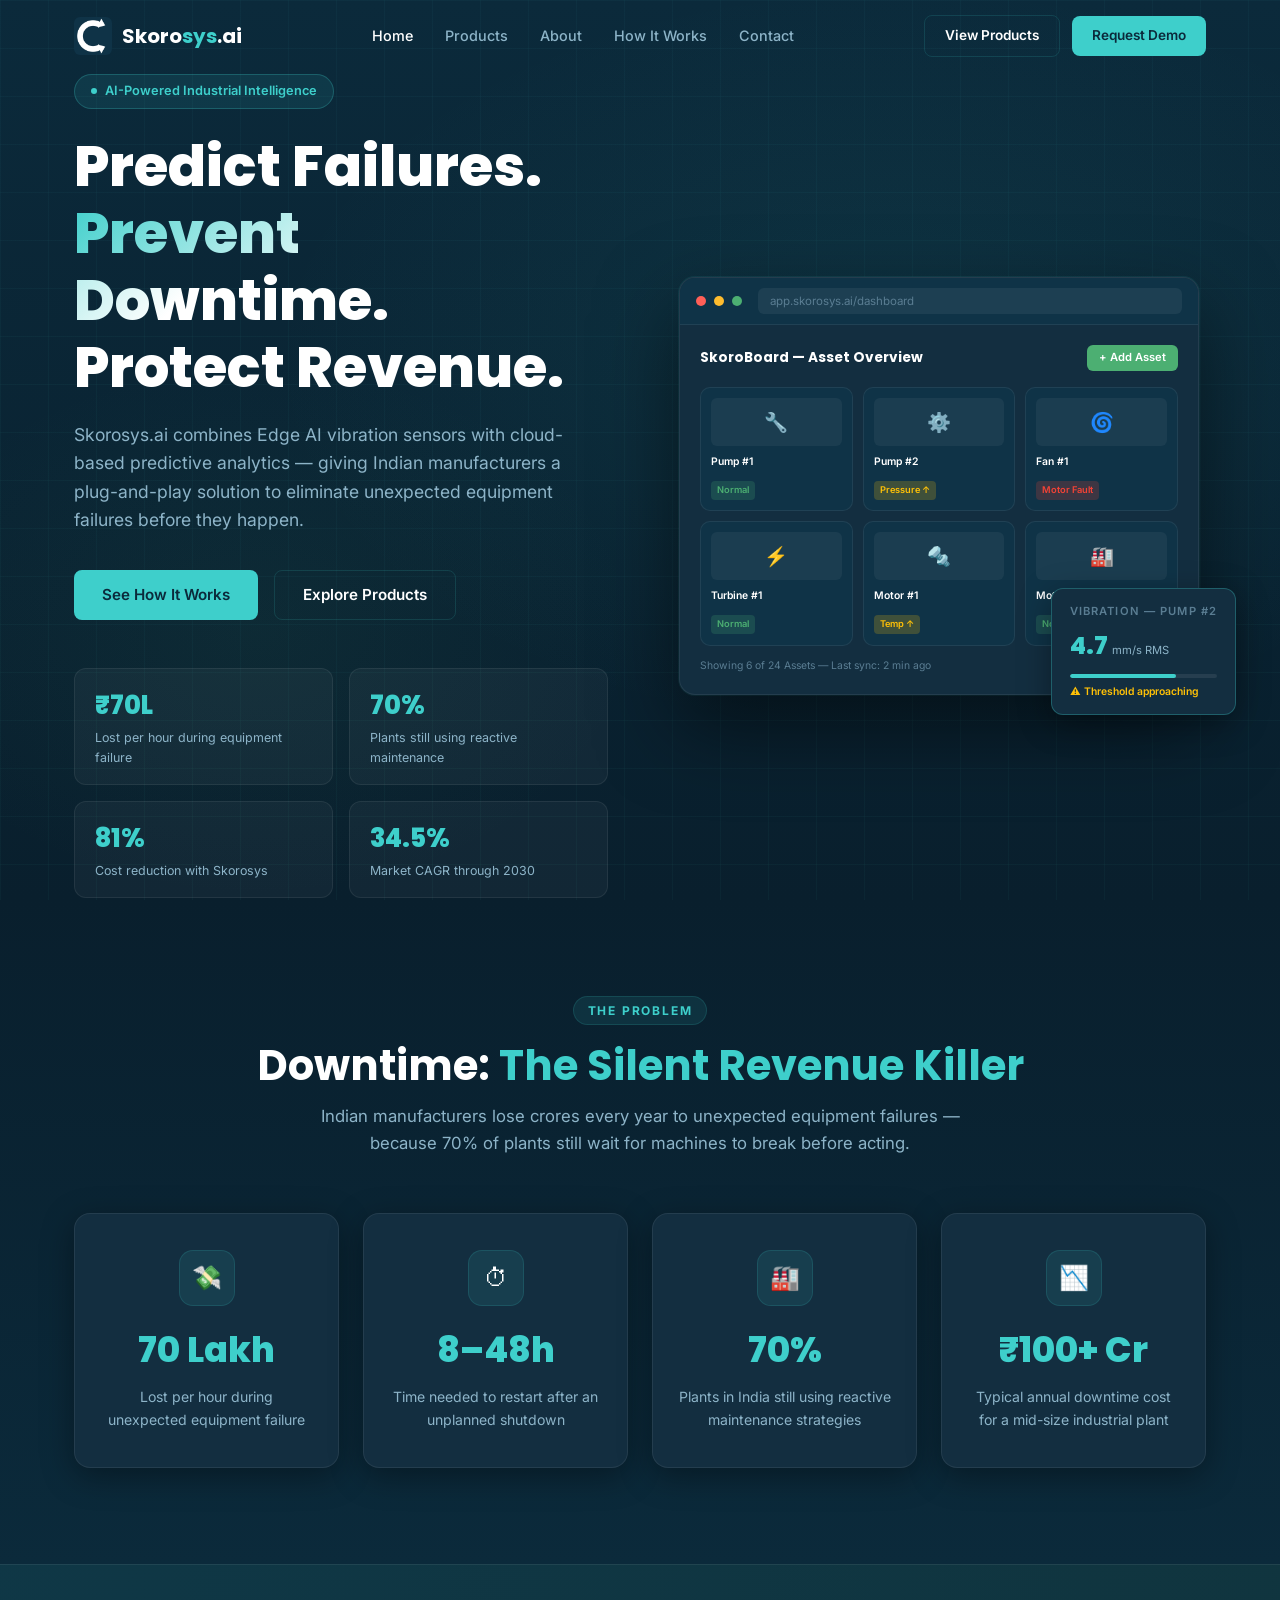
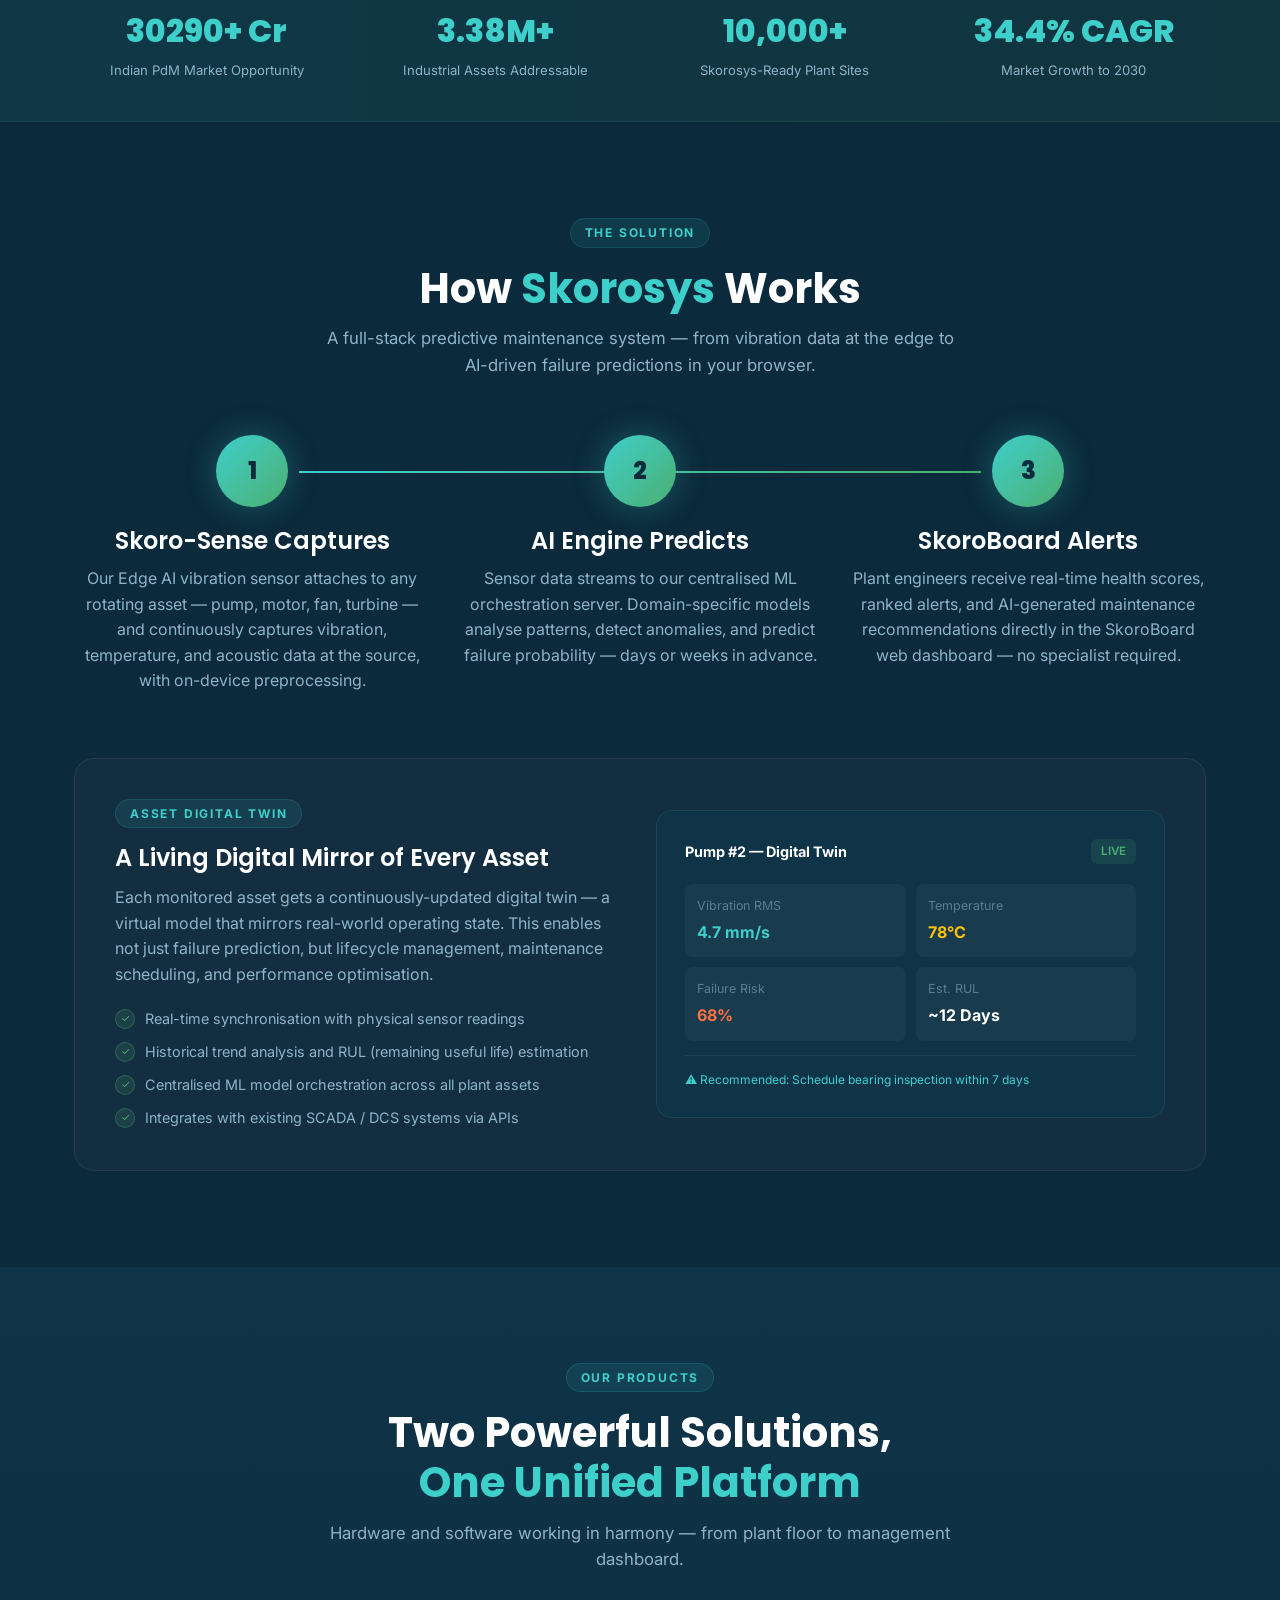
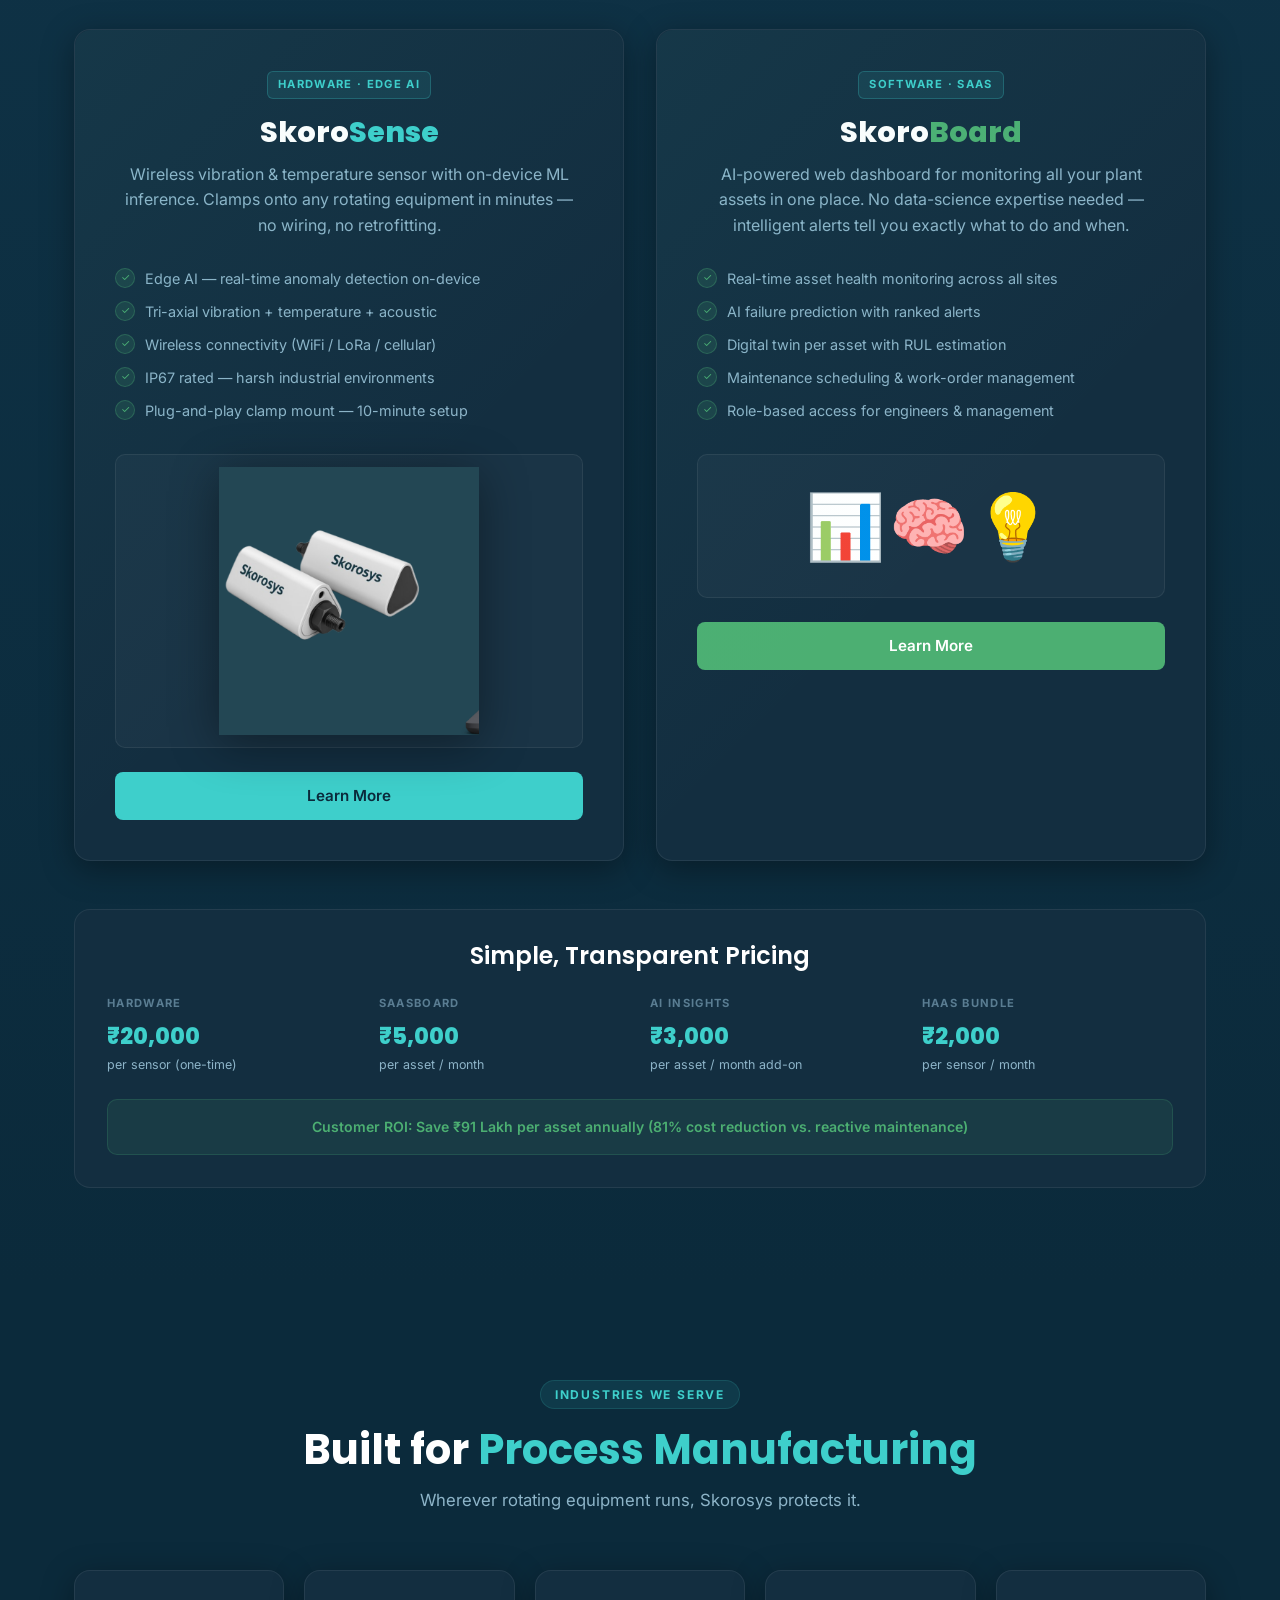
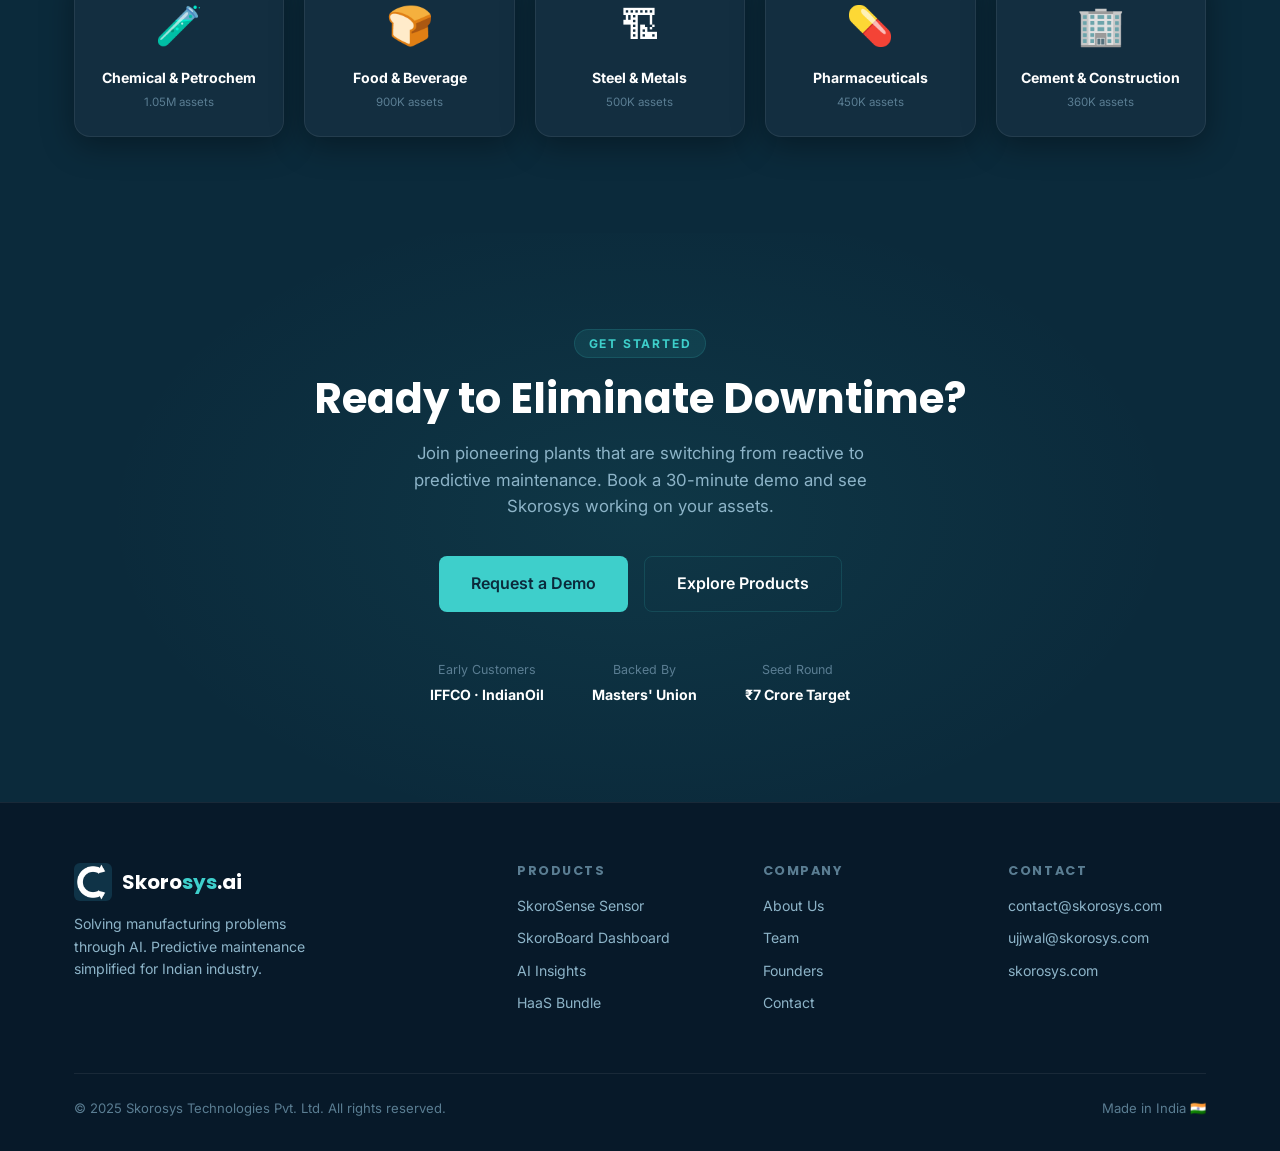
==== index.html @ c89f7273 "Add real Skorosys logo as favicon and nav icon across all pages - Generated accurate logo PNG (512px" ====
<!DOCTYPE html>
<html lang="en">
<head>
  <meta charset="UTF-8" />
  <meta name="viewport" content="width=device-width, initial-scale=1.0" />
  <title>Skorosys.ai — Predictive Maintenance Simplified</title>
  <meta name="description" content="Skorosys.ai delivers AI-powered predictive maintenance with Edge AI sensors and cloud dashboards. Zero downtime for industrial plants." />
  <link rel="stylesheet" href="css/styles.css" />
  <link rel="icon" type="image/png" href="images/favicon-32.png" />
  <link rel="apple-touch-icon" href="images/favicon-192.png" />
  <link rel="icon" type="image/svg+xml" href="data:image/svg+xml,<svg xmlns='http://www.w3.org/2000/svg' viewBox='0 0 36 36'><circle cx='18' cy='18' r='18' fill='%230b2a3b'/><path d='M18 6 A12 12 0 0 1 30 18' stroke='%233ecfcb' stroke-width='3.5' fill='none' stroke-linecap='round'/><path d='M18 30 A12 12 0 0 1 6 18' stroke='%234caf72' stroke-width='3.5' fill='none' stroke-linecap='round'/></svg>" />
</head>
<body>

  <!-- ======== NAV ======== -->
  <nav class="nav">
    <div class="container nav-inner">
      <a href="index.html" class="nav-logo" aria-label="Skorosys home">
        <img src="images/logo-icon.png" alt="Skorosys logo" style="width:38px;height:38px;border-radius:6px;object-fit:cover;">
        <span class="nav-logo-text">Skoro<span>sys</span>.ai</span>
      </a>

      <ul class="nav-links">
        <li><a href="index.html">Home</a></li>
        <li><a href="products.html">Products</a></li>
        <li><a href="about.html">About</a></li>
        <li><a href="#how-it-works">How It Works</a></li>
        <li><a href="#contact">Contact</a></li>
      </ul>

      <div class="nav-cta">
        <a href="products.html" class="btn btn-outline" style="padding:9px 20px;font-size:0.85rem;">View Products</a>
        <a href="#contact" class="btn btn-primary" style="padding:9px 20px;font-size:0.85rem;">Request Demo</a>
      </div>

      <div class="hamburger" role="button" aria-label="Toggle menu" tabindex="0">
        <span></span><span></span><span></span>
      </div>
    </div>
  </nav>

  <!-- ======== HERO ======== -->
  <section class="hero">
    <div class="hero-bg"></div>
    <div class="hero-grid"></div>
    <div class="container hero-content">
      <div>
        <div class="hero-badge">
          <span class="dot"></span>
          AI-Powered Industrial Intelligence
        </div>
        <h1 class="hero-title">
          Predict Failures.<br/>
          <span class="grad">Prevent Downtime.</span><br/>
          Protect Revenue.
        </h1>
        <p class="hero-desc">
          Skorosys.ai combines Edge AI vibration sensors with cloud-based predictive analytics — giving Indian manufacturers a plug-and-play solution to eliminate unexpected equipment failures before they happen.
        </p>
        <div class="hero-actions">
          <a href="#how-it-works" class="btn btn-primary">See How It Works</a>
          <a href="products.html" class="btn btn-outline">Explore Products</a>
        </div>

        <div class="hero-stats">
          <div class="hero-stat">
            <div class="hero-stat-num">₹70L</div>
            <div class="hero-stat-label">Lost per hour during equipment failure</div>
          </div>
          <div class="hero-stat">
            <div class="hero-stat-num">70%</div>
            <div class="hero-stat-label">Plants still using reactive maintenance</div>
          </div>
          <div class="hero-stat">
            <div class="hero-stat-num">81%</div>
            <div class="hero-stat-label">Cost reduction with Skorosys</div>
          </div>
          <div class="hero-stat">
            <div class="hero-stat-num">34.5%</div>
            <div class="hero-stat-label">Market CAGR through 2030</div>
          </div>
        </div>
      </div>

      <!-- Dashboard visual -->
      <div class="hero-visual">
        <div class="dashboard-mockup">
          <div class="mockup-bar">
            <span class="dot-red"></span>
            <span class="dot-yellow"></span>
            <span class="dot-green"></span>
            <span class="url-bar">app.skorosys.ai/dashboard</span>
          </div>
          <div class="mockup-body">
            <div class="mockup-header">
              <span class="mockup-title">SkoroBoard — Asset Overview</span>
              <span class="mockup-btn">+ Add Asset</span>
            </div>
            <div class="mockup-grid">
              <div class="mockup-asset">
                <div class="mockup-asset-img">🔧</div>
                <div class="mockup-asset-name">Pump #1</div>
                <span class="mockup-asset-status status-normal">Normal</span>
              </div>
              <div class="mockup-asset">
                <div class="mockup-asset-img">⚙️</div>
                <div class="mockup-asset-name">Pump #2</div>
                <span class="mockup-asset-status status-warning">Pressure ↑</span>
              </div>
              <div class="mockup-asset">
                <div class="mockup-asset-img">🌀</div>
                <div class="mockup-asset-name">Fan #1</div>
                <span class="mockup-asset-status status-danger">Motor Fault</span>
              </div>
              <div class="mockup-asset">
                <div class="mockup-asset-img">⚡</div>
                <div class="mockup-asset-name">Turbine #1</div>
                <span class="mockup-asset-status status-normal">Normal</span>
              </div>
              <div class="mockup-asset">
                <div class="mockup-asset-img">🔩</div>
                <div class="mockup-asset-name">Motor #1</div>
                <span class="mockup-asset-status status-warning">Temp ↑</span>
              </div>
              <div class="mockup-asset">
                <div class="mockup-asset-img">🏭</div>
                <div class="mockup-asset-name">Motor #2</div>
                <span class="mockup-asset-status status-normal">Normal</span>
              </div>
            </div>
            <div style="font-size:0.65rem;color:var(--text-muted);margin-top:8px;">Showing 6 of 24 Assets — Last sync: 2 min ago</div>
          </div>
        </div>

        <div class="sensor-float">
          <div class="sensor-float-title">Vibration — Pump #2</div>
          <div>
            <span class="sensor-float-val">4.7</span>
            <span class="sensor-float-unit"> mm/s RMS</span>
          </div>
          <div class="sensor-float-bar"><div class="sensor-float-fill"></div></div>
          <div style="font-size:0.65rem;color:#ffc107;margin-top:6px;font-weight:600;">⚠ Threshold approaching</div>
        </div>
      </div>
    </div>
  </section>

  <!-- ======== PROBLEM STATS ======== -->
  <section class="problem-section section">
    <div class="container text-center">
      <span class="section-label">The Problem</span>
      <h2 class="section-title">Downtime: <span class="text-accent">The Silent Revenue Killer</span></h2>
      <p class="section-subtitle">Indian manufacturers lose crores every year to unexpected equipment failures — because 70% of plants still wait for machines to break before acting.</p>

      <div class="problem-grid">
        <div class="card problem-card reveal">
          <div class="problem-icon">💸</div>
          <div class="problem-num" data-counter="70" data-suffix=" Lakh">0</div>
          <p class="problem-desc">Lost per hour during unexpected equipment failure</p>
        </div>
        <div class="card problem-card reveal reveal-delay-1">
          <div class="problem-icon">⏱</div>
          <div class="problem-num">8–48h</div>
          <p class="problem-desc">Time needed to restart after an unplanned shutdown</p>
        </div>
        <div class="card problem-card reveal reveal-delay-2">
          <div class="problem-icon">🏭</div>
          <div class="problem-num" data-counter="70" data-suffix="%">0</div>
          <p class="problem-desc">Plants in India still using reactive maintenance strategies</p>
        </div>
        <div class="card problem-card reveal reveal-delay-3">
          <div class="problem-icon">📉</div>
          <div class="problem-num">₹100+ Cr</div>
          <p class="problem-desc">Typical annual downtime cost for a mid-size industrial plant</p>
        </div>
      </div>
    </div>
  </section>

  <!-- ======== MARKET STRIP ======== -->
  <div class="market-strip">
    <div class="container market-strip-inner">
      <div>
        <div class="market-item-num" data-counter="30400" data-suffix="+ Cr">0</div>
        <div class="market-item-label">Indian PdM Market Opportunity</div>
      </div>
      <div>
        <div class="market-item-num">3.38M+</div>
        <div class="market-item-label">Industrial Assets Addressable</div>
      </div>
      <div>
        <div class="market-item-num">10,000+</div>
        <div class="market-item-label">Skorosys-Ready Plant Sites</div>
      </div>
      <div>
        <div class="market-item-num" data-counter="34.5" data-suffix="% CAGR">0</div>
        <div class="market-item-label">Market Growth to 2030</div>
      </div>
    </div>
  </div>

  <!-- ======== HOW IT WORKS ======== -->
  <section class="how-section section" id="how-it-works">
    <div class="container text-center">
      <span class="section-label">The Solution</span>
      <h2 class="section-title">How <span class="text-accent">Skorosys</span> Works</h2>
      <p class="section-subtitle">A full-stack predictive maintenance system — from vibration data at the edge to AI-driven failure predictions in your browser.</p>

      <div class="how-steps">
        <div class="how-step reveal">
          <div class="how-step-num">1</div>
          <h3>Skoro-Sense Captures</h3>
          <p>Our Edge AI vibration sensor attaches to any rotating asset — pump, motor, fan, turbine — and continuously captures vibration, temperature, and acoustic data at the source, with on-device preprocessing.</p>
        </div>
        <div class="how-step reveal reveal-delay-1">
          <div class="how-step-num">2</div>
          <h3>AI Engine Predicts</h3>
          <p>Sensor data streams to our centralised ML orchestration server. Domain-specific models analyse patterns, detect anomalies, and predict failure probability — days or weeks in advance.</p>
        </div>
        <div class="how-step reveal reveal-delay-2">
          <div class="how-step-num">3</div>
          <h3>SkoroBoard Alerts</h3>
          <p>Plant engineers receive real-time health scores, ranked alerts, and AI-generated maintenance recommendations directly in the SkoroBoard web dashboard — no specialist required.</p>
        </div>
      </div>

      <div style="margin-top:64px;padding:40px;background:var(--bg-card);border:1px solid var(--border-card);border-radius:20px;text-align:left;" class="reveal">
        <div style="display:grid;grid-template-columns:1fr 1fr;gap:32px;align-items:center;">
          <div>
            <span class="section-label">Asset Digital Twin</span>
            <h3 style="margin-bottom:12px;">A Living Digital Mirror of Every Asset</h3>
            <p>Each monitored asset gets a continuously-updated digital twin — a virtual model that mirrors real-world operating state. This enables not just failure prediction, but lifecycle management, maintenance scheduling, and performance optimisation.</p>
            <ul style="margin-top:20px;display:flex;flex-direction:column;gap:10px;">
              <li class="product-feature"><span class="check">✓</span> Real-time synchronisation with physical sensor readings</li>
              <li class="product-feature"><span class="check">✓</span> Historical trend analysis and RUL (remaining useful life) estimation</li>
              <li class="product-feature"><span class="check">✓</span> Centralised ML model orchestration across all plant assets</li>
              <li class="product-feature"><span class="check">✓</span> Integrates with existing SCADA / DCS systems via APIs</li>
            </ul>
          </div>
          <div style="background:var(--bg-secondary);border-radius:16px;padding:28px;border:1px solid var(--border-card);">
            <div style="display:flex;justify-content:space-between;align-items:center;margin-bottom:20px;">
              <span style="font-weight:700;font-size:0.9rem;">Pump #2 — Digital Twin</span>
              <span style="font-size:0.72rem;background:rgba(76,175,114,0.15);color:var(--accent-green);padding:3px 10px;border-radius:6px;font-weight:600;">LIVE</span>
            </div>
            <div style="display:grid;grid-template-columns:1fr 1fr;gap:10px;font-size:0.78rem;">
              <div style="background:rgba(255,255,255,0.04);border-radius:8px;padding:12px;">
                <div style="color:var(--text-muted);margin-bottom:4px;">Vibration RMS</div>
                <div style="font-weight:700;color:var(--accent-cyan);font-size:1rem;">4.7 mm/s</div>
              </div>
              <div style="background:rgba(255,255,255,0.04);border-radius:8px;padding:12px;">
                <div style="color:var(--text-muted);margin-bottom:4px;">Temperature</div>
                <div style="font-weight:700;color:#ffc107;font-size:1rem;">78°C</div>
              </div>
              <div style="background:rgba(255,255,255,0.04);border-radius:8px;padding:12px;">
                <div style="color:var(--text-muted);margin-bottom:4px;">Failure Risk</div>
                <div style="font-weight:700;color:#ff7043;font-size:1rem;">68%</div>
              </div>
              <div style="background:rgba(255,255,255,0.04);border-radius:8px;padding:12px;">
                <div style="color:var(--text-muted);margin-bottom:4px;">Est. RUL</div>
                <div style="font-weight:700;color:var(--text-primary);font-size:1rem;">~12 Days</div>
              </div>
            </div>
            <div style="margin-top:14px;padding-top:14px;border-top:1px solid var(--border-card);font-size:0.75rem;color:var(--accent-cyan);">
              ⚠ Recommended: Schedule bearing inspection within 7 days
            </div>
          </div>
        </div>
      </div>
    </div>
  </section>

  <!-- ======== PRODUCTS PREVIEW ======== -->
  <section class="section" style="background:linear-gradient(180deg,var(--bg-secondary) 0%,var(--bg-primary) 100%);">
    <div class="container text-center">
      <span class="section-label">Our Products</span>
      <h2 class="section-title">Two Powerful Solutions,<br/><span class="text-accent">One Unified Platform</span></h2>
      <p class="section-subtitle">Hardware and software working in harmony — from plant floor to management dashboard.</p>

      <div class="products-grid">
        <!-- Skoro-Sense -->
        <div class="card product-card reveal">
          <span class="product-tag">Hardware · Edge AI</span>
          <h2 class="product-name">Skoro<span class="text-accent">Sense</span></h2>
          <p class="product-desc">Wireless vibration & temperature sensor with on-device ML inference. Clamps onto any rotating equipment in minutes — no wiring, no retrofitting.</p>
          <div class="product-features">
            <div class="product-feature"><span class="check">✓</span> Edge AI — real-time anomaly detection on-device</div>
            <div class="product-feature"><span class="check">✓</span> Tri-axial vibration + temperature + acoustic</div>
            <div class="product-feature"><span class="check">✓</span> Wireless connectivity (WiFi / LoRa / cellular)</div>
            <div class="product-feature"><span class="check">✓</span> IP67 rated — harsh industrial environments</div>
            <div class="product-feature"><span class="check">✓</span> Plug-and-play clamp mount — 10-minute setup</div>
          </div>
          <div class="product-visual" style="padding:12px;background:rgba(255,255,255,0.03);">
            <img src="images/skorosense-product.png" alt="SkoroSense sensor" style="width:100%;max-width:260px;margin:0 auto;display:block;filter:drop-shadow(0 8px 24px rgba(0,0,0,0.4));" />
          </div>
          <div style="margin-top:24px;display:flex;gap:12px;">
            <a href="products.html#skoro-sense" class="btn btn-primary" style="flex:1;justify-content:center;">Learn More</a>
          </div>
        </div>

        <!-- Skoro-Board -->
        <div class="card product-card reveal reveal-delay-1">
          <span class="product-tag">Software · SaaS</span>
          <h2 class="product-name">Skoro<span class="text-green">Board</span></h2>
          <p class="product-desc">AI-powered web dashboard for monitoring all your plant assets in one place. No data-science expertise needed — intelligent alerts tell you exactly what to do and when.</p>
          <div class="product-features">
            <div class="product-feature"><span class="check">✓</span> Real-time asset health monitoring across all sites</div>
            <div class="product-feature"><span class="check">✓</span> AI failure prediction with ranked alerts</div>
            <div class="product-feature"><span class="check">✓</span> Digital twin per asset with RUL estimation</div>
            <div class="product-feature"><span class="check">✓</span> Maintenance scheduling & work-order management</div>
            <div class="product-feature"><span class="check">✓</span> Role-based access for engineers & management</div>
          </div>
          <div class="product-visual" style="font-size:4rem;letter-spacing:4px;">📊🧠💡</div>
          <div style="margin-top:24px;display:flex;gap:12px;">
            <a href="products.html#skoro-board" class="btn btn-green" style="flex:1;justify-content:center;">Learn More</a>
          </div>
        </div>
      </div>

      <!-- Pricing teaser -->
      <div class="reveal" style="margin-top:48px;padding:32px;background:var(--bg-card);border:1px solid var(--border-card);border-radius:16px;">
        <h3 style="margin-bottom:24px;">Simple, Transparent Pricing</h3>
        <div style="display:grid;grid-template-columns:repeat(4,1fr);gap:20px;text-align:left;">
          <div>
            <div style="font-size:0.7rem;text-transform:uppercase;letter-spacing:0.12em;color:var(--text-muted);margin-bottom:6px;font-weight:700;">Hardware</div>
            <div style="font-family:'Poppins',sans-serif;font-size:1.4rem;font-weight:800;color:var(--accent-cyan);">₹20,000</div>
            <div style="font-size:0.78rem;color:var(--text-secondary);">per sensor (one-time)</div>
          </div>
          <div>
            <div style="font-size:0.7rem;text-transform:uppercase;letter-spacing:0.12em;color:var(--text-muted);margin-bottom:6px;font-weight:700;">SaaSBoard</div>
            <div style="font-family:'Poppins',sans-serif;font-size:1.4rem;font-weight:800;color:var(--accent-cyan);">₹5,000</div>
            <div style="font-size:0.78rem;color:var(--text-secondary);">per asset / month</div>
          </div>
          <div>
            <div style="font-size:0.7rem;text-transform:uppercase;letter-spacing:0.12em;color:var(--text-muted);margin-bottom:6px;font-weight:700;">AI Insights</div>
            <div style="font-family:'Poppins',sans-serif;font-size:1.4rem;font-weight:800;color:var(--accent-cyan);">₹3,000</div>
            <div style="font-size:0.78rem;color:var(--text-secondary);">per asset / month add-on</div>
          </div>
          <div>
            <div style="font-size:0.7rem;text-transform:uppercase;letter-spacing:0.12em;color:var(--text-muted);margin-bottom:6px;font-weight:700;">HaaS Bundle</div>
            <div style="font-family:'Poppins',sans-serif;font-size:1.4rem;font-weight:800;color:var(--accent-cyan);">₹2,000</div>
            <div style="font-size:0.78rem;color:var(--text-secondary);">per sensor / month</div>
          </div>
        </div>
        <div style="margin-top:24px;padding:16px 20px;background:rgba(76,175,114,0.1);border:1px solid rgba(76,175,114,0.2);border-radius:10px;font-size:0.88rem;color:var(--accent-green);font-weight:600;">
          Customer ROI: Save ₹91 Lakh per asset annually (81% cost reduction vs. reactive maintenance)
        </div>
      </div>
    </div>
  </section>

  <!-- ======== INDUSTRIES ======== -->
  <section class="section">
    <div class="container text-center">
      <span class="section-label">Industries We Serve</span>
      <h2 class="section-title">Built for <span class="text-accent">Process Manufacturing</span></h2>
      <p class="section-subtitle">Wherever rotating equipment runs, Skorosys protects it.</p>
      <div style="display:grid;grid-template-columns:repeat(5,1fr);gap:20px;margin-top:48px;">
        <div class="card reveal" style="padding:24px;text-align:center;">
          <div style="font-size:2.4rem;margin-bottom:10px;">🧪</div>
          <div style="font-weight:700;font-size:0.88rem;">Chemical &amp; Petrochem</div>
          <div style="font-size:0.72rem;color:var(--text-muted);margin-top:4px;">1.05M assets</div>
        </div>
        <div class="card reveal reveal-delay-1" style="padding:24px;text-align:center;">
          <div style="font-size:2.4rem;margin-bottom:10px;">🍞</div>
          <div style="font-weight:700;font-size:0.88rem;">Food &amp; Beverage</div>
          <div style="font-size:0.72rem;color:var(--text-muted);margin-top:4px;">900K assets</div>
        </div>
        <div class="card reveal reveal-delay-2" style="padding:24px;text-align:center;">
          <div style="font-size:2.4rem;margin-bottom:10px;">🏗</div>
          <div style="font-weight:700;font-size:0.88rem;">Steel &amp; Metals</div>
          <div style="font-size:0.72rem;color:var(--text-muted);margin-top:4px;">500K assets</div>
        </div>
        <div class="card reveal reveal-delay-3" style="padding:24px;text-align:center;">
          <div style="font-size:2.4rem;margin-bottom:10px;">💊</div>
          <div style="font-weight:700;font-size:0.88rem;">Pharmaceuticals</div>
          <div style="font-size:0.72rem;color:var(--text-muted);margin-top:4px;">450K assets</div>
        </div>
        <div class="card reveal reveal-delay-4" style="padding:24px;text-align:center;">
          <div style="font-size:2.4rem;margin-bottom:10px;">🏢</div>
          <div style="font-weight:700;font-size:0.88rem;">Cement &amp; Construction</div>
          <div style="font-size:0.72rem;color:var(--text-muted);margin-top:4px;">360K assets</div>
        </div>
      </div>
    </div>
  </section>

  <!-- ======== CTA ======== -->
  <section class="cta-section" id="contact">
    <div class="container">
      <span class="section-label">Get Started</span>
      <h2>Ready to Eliminate Downtime?</h2>
      <p>Join pioneering plants that are switching from reactive to predictive maintenance. Book a 30-minute demo and see Skorosys working on your assets.</p>
      <div class="cta-actions">
        <a href="mailto:contact@skorosys.com" class="btn btn-primary" style="font-size:1rem;padding:14px 32px;">Request a Demo</a>
        <a href="products.html" class="btn btn-outline" style="font-size:1rem;padding:14px 32px;">Explore Products</a>
      </div>
      <div style="margin-top:48px;display:flex;justify-content:center;gap:48px;flex-wrap:wrap;">
        <div style="text-align:center;">
          <div style="font-size:0.78rem;color:var(--text-muted);margin-bottom:4px;">Early Customers</div>
          <div style="font-size:0.88rem;font-weight:700;">IFFCO · IndianOil</div>
        </div>
        <div style="text-align:center;">
          <div style="font-size:0.78rem;color:var(--text-muted);margin-bottom:4px;">Backed By</div>
          <div style="font-size:0.88rem;font-weight:700;">Masters' Union</div>
        </div>
        <div style="text-align:center;">
          <div style="font-size:0.78rem;color:var(--text-muted);margin-bottom:4px;">Seed Round</div>
          <div style="font-size:0.88rem;font-weight:700;">₹7 Crore Target</div>
        </div>
      </div>
    </div>
  </section>

  <!-- ======== FOOTER ======== -->
  <footer class="footer">
    <div class="container">
      <div class="footer-grid">
        <div class="footer-brand">
          <a href="index.html" class="nav-logo" style="margin-bottom:12px;">
            <img src="images/logo-icon.png" alt="Skorosys logo" style="width:38px;height:38px;border-radius:6px;object-fit:cover;">
            <span class="nav-logo-text">Skoro<span>sys</span>.ai</span>
          </a>
          <p>Solving manufacturing problems through AI. Predictive maintenance simplified for Indian industry.</p>
        </div>
        <div class="footer-col">
          <h5>Products</h5>
          <a href="products.html#skoro-sense">SkoroSense Sensor</a>
          <a href="products.html#skoro-board">SkoroBoard Dashboard</a>
          <a href="products.html#ai-insights">AI Insights</a>
          <a href="products.html#haas">HaaS Bundle</a>
        </div>
        <div class="footer-col">
          <h5>Company</h5>
          <a href="about.html">About Us</a>
          <a href="about.html#team">Team</a>
          <a href="profile.html">Founders</a>
          <a href="#contact">Contact</a>
        </div>
        <div class="footer-col">
          <h5>Contact</h5>
          <a href="mailto:contact@skorosys.com">contact@skorosys.com</a>
          <a href="mailto:ujjwal@skorosys.com">ujjwal@skorosys.com</a>
          <a href="#">skorosys.com</a>
        </div>
      </div>
      <div class="footer-bottom">
        <span>© 2025 Skorosys Technologies Pvt. Ltd. All rights reserved.</span>
        <span>Made in India 🇮🇳</span>
      </div>
    </div>
  </footer>

  <script src="js/main.js"></script>
</body>
</html>
---- css/styles.css ----
/* =============================================
   Skorosys.ai — Shared Styles
   ============================================= */

@import url('https://fonts.googleapis.com/css2?family=Inter:wght@300;400;500;600;700;800;900&family=Poppins:wght@400;600;700;800&display=swap');

:root {
  --bg-primary:    #0b2a3b;
  --bg-secondary:  #0f3347;
  --bg-card:       #132e40;
  --bg-card-hover: #1a3d54;
  --accent-cyan:   #3ecfcb;
  --accent-green:  #4caf72;
  --accent-glow:   rgba(62,207,203,0.18);
  --text-primary:  #ffffff;
  --text-secondary:#8db4c8;
  --text-muted:    #5a7d92;
  --border:        rgba(62,207,203,0.15);
  --border-card:   rgba(255,255,255,0.07);
  --shadow-card:   0 8px 32px rgba(0,0,0,0.35);
  --radius-card:   16px;
  --radius-btn:    8px;
  --nav-height:    72px;
}

/* --- Reset --- */
*, *::before, *::after { box-sizing: border-box; margin: 0; padding: 0; }
html { scroll-behavior: smooth; }
body {
  font-family: 'Inter', sans-serif;
  background: var(--bg-primary);
  color: var(--text-primary);
  line-height: 1.6;
  overflow-x: hidden;
}
a { color: inherit; text-decoration: none; }
img { max-width: 100%; display: block; }
ul { list-style: none; }

/* --- Typography --- */
h1,h2,h3,h4,h5 { font-family: 'Poppins', sans-serif; line-height: 1.2; }
h1 { font-size: clamp(2rem, 5vw, 3.5rem); font-weight: 800; }
h2 { font-size: clamp(1.6rem, 3.5vw, 2.6rem); font-weight: 700; }
h3 { font-size: clamp(1.1rem, 2.5vw, 1.5rem); font-weight: 600; }
p  { color: var(--text-secondary); font-size: 1rem; }

/* --- Layout helpers --- */
.container { max-width: 1180px; margin: 0 auto; padding: 0 24px; }
.section    { padding: 96px 0; }
.section--sm{ padding: 64px 0; }
.text-center{ text-align: center; }
.text-accent{ color: var(--accent-cyan); }
.text-green { color: var(--accent-green); }

.section-label {
  display: inline-block;
  font-size: 0.75rem;
  font-weight: 700;
  letter-spacing: 0.15em;
  text-transform: uppercase;
  color: var(--accent-cyan);
  background: rgba(62,207,203,0.1);
  border: 1px solid var(--border);
  border-radius: 99px;
  padding: 4px 14px;
  margin-bottom: 16px;
}
.section-title { margin-bottom: 12px; }
.section-subtitle { max-width: 640px; margin: 0 auto 56px; font-size: 1.05rem; }

/* --- Gradient text --- */
.grad {
  background: linear-gradient(135deg, #3ecfcb 0%, #ffffff 60%);
  -webkit-background-clip: text;
  -webkit-text-fill-color: transparent;
  background-clip: text;
}

/* --- Buttons --- */
.btn {
  display: inline-flex;
  align-items: center;
  gap: 8px;
  padding: 12px 28px;
  border-radius: var(--radius-btn);
  font-weight: 600;
  font-size: 0.95rem;
  cursor: pointer;
  border: none;
  transition: all 0.25s ease;
}
.btn-primary {
  background: var(--accent-cyan);
  color: var(--bg-primary);
}
.btn-primary:hover {
  background: #56dbd7;
  transform: translateY(-2px);
  box-shadow: 0 8px 24px rgba(62,207,203,0.35);
}
.btn-outline {
  background: transparent;
  color: var(--text-primary);
  border: 1.5px solid var(--border);
}
.btn-outline:hover {
  border-color: var(--accent-cyan);
  color: var(--accent-cyan);
  transform: translateY(-2px);
}
.btn-green {
  background: var(--accent-green);
  color: #fff;
}
.btn-green:hover {
  background: #5dc98a;
  transform: translateY(-2px);
  box-shadow: 0 8px 24px rgba(76,175,114,0.35);
}

/* --- Cards --- */
.card {
  background: var(--bg-card);
  border: 1px solid var(--border-card);
  border-radius: var(--radius-card);
  padding: 32px;
  box-shadow: var(--shadow-card);
  transition: transform 0.25s ease, border-color 0.25s ease, box-shadow 0.25s ease;
}
.card:hover {
  transform: translateY(-4px);
  border-color: var(--border);
  box-shadow: 0 16px 48px rgba(0,0,0,0.45), 0 0 0 1px rgba(62,207,203,0.1);
}

/* =============================================
   NAVIGATION
   ============================================= */
.nav {
  position: fixed;
  top: 0; left: 0; right: 0;
  height: var(--nav-height);
  z-index: 1000;
  transition: background 0.3s ease, backdrop-filter 0.3s ease;
}
.nav.scrolled {
  background: rgba(11,42,59,0.95);
  backdrop-filter: blur(20px);
  border-bottom: 1px solid var(--border-card);
}
.nav-inner {
  display: flex;
  align-items: center;
  justify-content: space-between;
  height: var(--nav-height);
}
.nav-logo {
  display: flex;
  align-items: center;
  gap: 10px;
}
.nav-logo svg { width: 36px; height: 36px; }
.nav-logo-text {
  font-family: 'Poppins', sans-serif;
  font-size: 1.25rem;
  font-weight: 700;
  color: #fff;
}
.nav-logo-text span { color: var(--accent-cyan); }
.nav-links {
  display: flex;
  align-items: center;
  gap: 32px;
}
.nav-links a {
  font-size: 0.9rem;
  font-weight: 500;
  color: var(--text-secondary);
  transition: color 0.2s;
}
.nav-links a:hover, .nav-links a.active { color: #fff; }
.nav-cta { display: flex; align-items: center; gap: 12px; }
.hamburger {
  display: none;
  flex-direction: column;
  gap: 5px;
  cursor: pointer;
  padding: 4px;
}
.hamburger span {
  display: block;
  width: 24px; height: 2px;
  background: var(--text-primary);
  border-radius: 2px;
  transition: all 0.3s ease;
}

/* Mobile nav */
@media (max-width: 900px) {
  .nav-links, .nav-cta { display: none; }
  .hamburger { display: flex; }
  .nav-links.open {
    display: flex;
    flex-direction: column;
    position: absolute;
    top: var(--nav-height);
    left: 0; right: 0;
    background: rgba(11,42,59,0.98);
    backdrop-filter: blur(20px);
    padding: 24px;
    gap: 20px;
    border-bottom: 1px solid var(--border-card);
  }
  .nav-cta.open {
    display: flex;
    flex-direction: column;
    position: absolute;
    top: calc(var(--nav-height) + 200px);
    left: 0; right: 0;
    background: rgba(11,42,59,0.98);
    padding: 0 24px 24px;
    gap: 12px;
  }
}

/* =============================================
   HERO
   ============================================= */
.hero {
  min-height: 100vh;
  display: flex;
  align-items: center;
  position: relative;
  overflow: hidden;
  padding-top: var(--nav-height);
}
.hero-bg {
  position: absolute;
  inset: 0;
  background:
    radial-gradient(ellipse 70% 60% at 70% 40%, rgba(62,207,203,0.08) 0%, transparent 70%),
    radial-gradient(ellipse 50% 50% at 20% 70%, rgba(76,175,114,0.06) 0%, transparent 60%),
    linear-gradient(180deg, var(--bg-primary) 0%, #091f2d 100%);
}
.hero-grid {
  position: absolute;
  inset: 0;
  background-image:
    linear-gradient(rgba(62,207,203,0.04) 1px, transparent 1px),
    linear-gradient(90deg, rgba(62,207,203,0.04) 1px, transparent 1px);
  background-size: 48px 48px;
}
.hero-content {
  position: relative;
  display: grid;
  grid-template-columns: 1fr 1fr;
  gap: 64px;
  align-items: center;
}
.hero-badge {
  display: inline-flex;
  align-items: center;
  gap: 8px;
  background: rgba(62,207,203,0.1);
  border: 1px solid rgba(62,207,203,0.25);
  border-radius: 99px;
  padding: 6px 16px;
  font-size: 0.8rem;
  font-weight: 600;
  color: var(--accent-cyan);
  margin-bottom: 24px;
}
.hero-badge .dot {
  width: 6px; height: 6px;
  background: var(--accent-cyan);
  border-radius: 50%;
  animation: pulse 2s ease-in-out infinite;
}
@keyframes pulse {
  0%,100% { opacity: 1; transform: scale(1); }
  50%      { opacity: 0.5; transform: scale(1.4); }
}
.hero-title { margin-bottom: 20px; }
.hero-desc  { font-size: 1.1rem; margin-bottom: 36px; max-width: 500px; }
.hero-actions { display: flex; gap: 16px; flex-wrap: wrap; }
.hero-stats {
  display: grid;
  grid-template-columns: 1fr 1fr;
  gap: 16px;
  margin-top: 48px;
}
.hero-stat {
  background: rgba(255,255,255,0.04);
  border: 1px solid var(--border-card);
  border-radius: 12px;
  padding: 16px 20px;
}
.hero-stat-num {
  font-family: 'Poppins', sans-serif;
  font-size: 1.6rem;
  font-weight: 800;
  color: var(--accent-cyan);
}
.hero-stat-label { font-size: 0.78rem; color: var(--text-secondary); margin-top: 2px; }

/* Hero visual / dashboard mockup */
.hero-visual {
  position: relative;
  display: flex;
  justify-content: center;
  align-items: center;
}
.dashboard-mockup {
  background: var(--bg-card);
  border: 1px solid var(--border-card);
  border-radius: 16px;
  overflow: hidden;
  box-shadow: 0 32px 80px rgba(0,0,0,0.5), 0 0 0 1px rgba(62,207,203,0.1);
  width: 100%;
  max-width: 520px;
  animation: floatUp 6s ease-in-out infinite;
}
@keyframes floatUp {
  0%,100% { transform: translateY(0); }
  50%      { transform: translateY(-12px); }
}
.mockup-bar {
  background: var(--bg-secondary);
  padding: 10px 16px;
  display: flex;
  align-items: center;
  gap: 8px;
  border-bottom: 1px solid var(--border-card);
}
.mockup-bar .dot-red   { width: 10px; height: 10px; border-radius: 50%; background: #ff5f57; }
.mockup-bar .dot-yellow{ width: 10px; height: 10px; border-radius: 50%; background: #febc2e; }
.mockup-bar .dot-green { width: 10px; height: 10px; border-radius: 50%; background: var(--accent-green); }
.mockup-bar .url-bar {
  flex: 1;
  background: rgba(255,255,255,0.06);
  border-radius: 6px;
  padding: 4px 12px;
  font-size: 0.72rem;
  color: var(--text-muted);
  margin-left: 8px;
}
.mockup-body { padding: 20px; }
.mockup-header {
  display: flex;
  justify-content: space-between;
  align-items: center;
  margin-bottom: 16px;
}
.mockup-title { font-family:'Poppins',sans-serif; font-size:0.85rem; font-weight:700; }
.mockup-btn {
  background: var(--accent-green);
  color: #fff;
  font-size: 0.7rem;
  font-weight: 600;
  padding: 4px 12px;
  border-radius: 6px;
}
.mockup-grid {
  display: grid;
  grid-template-columns: 1fr 1fr 1fr;
  gap: 10px;
  margin-bottom: 12px;
}
.mockup-asset {
  background: var(--bg-secondary);
  border-radius: 10px;
  padding: 10px;
  border: 1px solid var(--border-card);
}
.mockup-asset-img {
  width: 100%;
  height: 48px;
  border-radius: 6px;
  background: rgba(255,255,255,0.05);
  margin-bottom: 8px;
  display: flex;
  align-items: center;
  justify-content: center;
  font-size: 1.2rem;
}
.mockup-asset-name { font-size: 0.65rem; font-weight: 600; margin-bottom: 4px; }
.mockup-asset-status {
  font-size: 0.58rem;
  font-weight: 600;
  padding: 2px 6px;
  border-radius: 4px;
  display: inline-block;
}
.status-normal  { background: rgba(76,175,114,0.2); color: var(--accent-green); }
.status-warning { background: rgba(255,193,7,0.2);  color: #ffc107; }
.status-danger  { background: rgba(244,67,54,0.2);  color: #f44336; }

/* Floating sensor card */
.sensor-float {
  position: absolute;
  bottom: -20px;
  right: -30px;
  background: var(--bg-card);
  border: 1px solid rgba(62,207,203,0.3);
  border-radius: 12px;
  padding: 14px 18px;
  box-shadow: var(--shadow-card);
  min-width: 180px;
  animation: floatRight 5s ease-in-out infinite 1.5s;
}
@keyframes floatRight {
  0%,100% { transform: translateY(0) rotate(-1deg); }
  50%      { transform: translateY(-8px) rotate(0deg); }
}
.sensor-float-title { font-size: 0.7rem; color: var(--text-muted); margin-bottom: 6px; font-weight: 600; text-transform: uppercase; letter-spacing: 0.1em; }
.sensor-float-val   { font-family:'Poppins',sans-serif; font-size: 1.5rem; font-weight: 800; color: var(--accent-cyan); }
.sensor-float-unit  { font-size: 0.7rem; color: var(--text-secondary); }
.sensor-float-bar   { height: 4px; background: rgba(255,255,255,0.08); border-radius: 2px; margin-top: 8px; overflow: hidden; }
.sensor-float-fill  { height: 100%; width: 72%; background: var(--accent-cyan); border-radius: 2px; }

@media (max-width: 768px) {
  .hero-content { grid-template-columns: 1fr; gap: 40px; }
  .hero-visual  { display: none; }
  .hero-stats   { grid-template-columns: 1fr 1fr; }
}

/* =============================================
   PROBLEM STATS SECTION
   ============================================= */
.problem-section { background: linear-gradient(180deg, #091f2d 0%, var(--bg-primary) 100%); }
.problem-grid {
  display: grid;
  grid-template-columns: repeat(4, 1fr);
  gap: 24px;
  margin-top: 48px;
}
.problem-card {
  text-align: center;
  padding: 36px 24px;
}
.problem-icon {
  width: 56px; height: 56px;
  margin: 0 auto 16px;
  background: rgba(62,207,203,0.1);
  border: 1px solid var(--border);
  border-radius: 14px;
  display: flex;
  align-items: center;
  justify-content: center;
  font-size: 1.5rem;
}
.problem-num {
  font-family: 'Poppins', sans-serif;
  font-size: 2.2rem;
  font-weight: 800;
  color: var(--accent-cyan);
  margin-bottom: 8px;
}
.problem-desc { font-size: 0.88rem; }

@media (max-width: 900px) { .problem-grid { grid-template-columns: 1fr 1fr; } }
@media (max-width: 500px) { .problem-grid { grid-template-columns: 1fr; } }

/* =============================================
   HOW IT WORKS
   ============================================= */
.how-section { position: relative; }
.how-steps {
  display: grid;
  grid-template-columns: repeat(3, 1fr);
  gap: 32px;
  margin-top: 56px;
  position: relative;
}
.how-steps::before {
  content: '';
  position: absolute;
  top: 36px;
  left: calc(50% / 3 + 36px);
  right: calc(50% / 3 + 36px);
  height: 2px;
  background: linear-gradient(90deg, var(--accent-cyan), var(--accent-green));
  z-index: 0;
}
.how-step { text-align: center; position: relative; z-index: 1; }
.how-step-num {
  width: 72px; height: 72px;
  margin: 0 auto 20px;
  background: linear-gradient(135deg, var(--accent-cyan), var(--accent-green));
  border-radius: 50%;
  display: flex;
  align-items: center;
  justify-content: center;
  font-family: 'Poppins', sans-serif;
  font-size: 1.5rem;
  font-weight: 800;
  color: var(--bg-primary);
  box-shadow: 0 0 32px rgba(62,207,203,0.3);
}
.how-step h3 { margin-bottom: 10px; }

@media (max-width: 700px) {
  .how-steps { grid-template-columns: 1fr; gap: 24px; }
  .how-steps::before { display: none; }
}

/* =============================================
   PRODUCTS SECTION
   ============================================= */
.products-grid {
  display: grid;
  grid-template-columns: 1fr 1fr;
  gap: 32px;
  margin-top: 56px;
}
.product-card {
  position: relative;
  overflow: hidden;
  padding: 40px;
}
.product-card::before {
  content: '';
  position: absolute;
  inset: 0;
  border-radius: var(--radius-card);
  background: linear-gradient(135deg, rgba(62,207,203,0.06) 0%, transparent 60%);
  pointer-events: none;
}
.product-tag {
  display: inline-block;
  font-size: 0.7rem;
  font-weight: 700;
  letter-spacing: 0.12em;
  text-transform: uppercase;
  color: var(--accent-cyan);
  background: rgba(62,207,203,0.1);
  border: 1px solid rgba(62,207,203,0.25);
  border-radius: 6px;
  padding: 4px 10px;
  margin-bottom: 16px;
}
.product-name {
  font-family: 'Poppins', sans-serif;
  font-size: 1.8rem;
  font-weight: 800;
  margin-bottom: 12px;
}
.product-desc { margin-bottom: 28px; }
.product-features {
  display: flex;
  flex-direction: column;
  gap: 10px;
  margin-bottom: 32px;
}
.product-feature {
  display: flex;
  align-items: center;
  gap: 10px;
  font-size: 0.9rem;
  color: var(--text-secondary);
}
.product-feature .check {
  width: 20px; height: 20px;
  background: rgba(76,175,114,0.15);
  border: 1px solid rgba(76,175,114,0.3);
  border-radius: 50%;
  display: flex;
  align-items: center;
  justify-content: center;
  font-size: 0.65rem;
  color: var(--accent-green);
  flex-shrink: 0;
}
.product-visual {
  margin-top: 24px;
  padding: 20px;
  background: rgba(255,255,255,0.03);
  border: 1px solid var(--border-card);
  border-radius: 10px;
  text-align: center;
  font-size: 3rem;
}

@media (max-width: 768px) { .products-grid { grid-template-columns: 1fr; } }

/* =============================================
   MARKET / STATS STRIP
   ============================================= */
.market-strip {
  background: linear-gradient(90deg, rgba(62,207,203,0.08), rgba(76,175,114,0.08));
  border-top: 1px solid var(--border-card);
  border-bottom: 1px solid var(--border-card);
  padding: 40px 0;
}
.market-strip-inner {
  display: grid;
  grid-template-columns: repeat(4, 1fr);
  gap: 24px;
  text-align: center;
}
.market-item-num {
  font-family: 'Poppins', sans-serif;
  font-size: 2rem;
  font-weight: 800;
  color: var(--accent-cyan);
}
.market-item-label { font-size: 0.82rem; color: var(--text-secondary); margin-top: 4px; }
@media (max-width: 700px) { .market-strip-inner { grid-template-columns: 1fr 1fr; } }

/* =============================================
   CTA SECTION
   ============================================= */
.cta-section {
  text-align: center;
  padding: 96px 0;
  position: relative;
  overflow: hidden;
}
.cta-section::before {
  content: '';
  position: absolute;
  inset: 0;
  background: radial-gradient(ellipse 60% 80% at 50% 50%, rgba(62,207,203,0.08), transparent 70%);
}
.cta-section .container { position: relative; }
.cta-section h2 { margin-bottom: 16px; }
.cta-section p  { max-width: 520px; margin: 0 auto 36px; font-size: 1.05rem; }
.cta-actions    { display: flex; justify-content: center; gap: 16px; flex-wrap: wrap; }

/* =============================================
   FOOTER
   ============================================= */
.footer {
  background: #071929;
  border-top: 1px solid var(--border-card);
  padding: 60px 0 32px;
}
.footer-grid {
  display: grid;
  grid-template-columns: 2fr 1fr 1fr 1fr;
  gap: 48px;
  margin-bottom: 48px;
}
.footer-brand p { font-size: 0.88rem; margin-top: 12px; max-width: 260px; }
.footer-col h5 {
  font-size: 0.8rem;
  font-weight: 700;
  letter-spacing: 0.12em;
  text-transform: uppercase;
  color: var(--text-muted);
  margin-bottom: 16px;
}
.footer-col a {
  display: block;
  font-size: 0.88rem;
  color: var(--text-secondary);
  margin-bottom: 10px;
  transition: color 0.2s;
}
.footer-col a:hover { color: var(--accent-cyan); }
.footer-bottom {
  border-top: 1px solid var(--border-card);
  padding-top: 24px;
  display: flex;
  justify-content: space-between;
  align-items: center;
  font-size: 0.82rem;
  color: var(--text-muted);
}
@media (max-width: 900px) { .footer-grid { grid-template-columns: 1fr 1fr; gap: 32px; } }
@media (max-width: 500px) { .footer-grid { grid-template-columns: 1fr; } .footer-bottom { flex-direction: column; gap: 8px; text-align: center; } }

/* =============================================
   PAGE HERO (inner pages)
   ============================================= */
.page-hero {
  padding: 140px 0 80px;
  text-align: center;
  position: relative;
  overflow: hidden;
}
.page-hero::before {
  content: '';
  position: absolute;
  inset: 0;
  background:
    radial-gradient(ellipse 60% 70% at 50% 0%, rgba(62,207,203,0.1), transparent 60%),
    linear-gradient(180deg, var(--bg-primary) 0%, var(--bg-secondary) 100%);
}
.page-hero .container { position: relative; }
.page-hero p { max-width: 600px; margin: 16px auto 0; font-size: 1.1rem; }

/* =============================================
   ABOUT PAGE
   ============================================= */
.team-grid {
  display: grid;
  grid-template-columns: 1fr 1fr;
  gap: 32px;
  margin-top: 56px;
}
.team-card {
  padding: 40px;
  text-align: center;
  position: relative;
  overflow: hidden;
}
.team-photo {
  width: 120px; height: 120px;
  border-radius: 50%;
  margin: 0 auto 20px;
  border: 3px solid var(--accent-cyan);
  object-fit: cover;
  background: var(--bg-secondary);
  display: flex;
  align-items: center;
  justify-content: center;
  font-size: 3rem;
  overflow: hidden;
}
.team-photo img { width: 100%; height: 100%; object-fit: cover; }
.team-role {
  color: var(--accent-cyan);
  font-size: 0.8rem;
  font-weight: 700;
  letter-spacing: 0.1em;
  text-transform: uppercase;
  margin-bottom: 4px;
}
.team-name { font-size: 1.4rem; font-weight: 700; margin-bottom: 8px; }
.team-expertise { font-size: 0.88rem; color: var(--text-secondary); margin-bottom: 20px; }
.team-tags { display: flex; flex-wrap: wrap; gap: 8px; justify-content: center; margin-bottom: 24px; }
.tag {
  font-size: 0.72rem;
  font-weight: 600;
  padding: 4px 12px;
  border-radius: 99px;
  background: rgba(62,207,203,0.1);
  border: 1px solid rgba(62,207,203,0.2);
  color: var(--accent-cyan);
}
@media (max-width: 700px) { .team-grid { grid-template-columns: 1fr; } }

/* =============================================
   VALUES / MISSION
   ============================================= */
.values-grid {
  display: grid;
  grid-template-columns: repeat(3, 1fr);
  gap: 24px;
  margin-top: 48px;
}
.value-card { padding: 28px; text-align: center; }
.value-icon {
  font-size: 2rem;
  margin-bottom: 12px;
  display: block;
}
.value-card h3 { font-size: 1rem; margin-bottom: 8px; }
.value-card p  { font-size: 0.85rem; }
@media (max-width: 700px) { .values-grid { grid-template-columns: 1fr 1fr; } }
@media (max-width: 480px) { .values-grid { grid-template-columns: 1fr; } }

/* =============================================
   PROFILE / CV PAGE
   ============================================= */
.profile-layout {
  display: grid;
  grid-template-columns: 300px 1fr;
  gap: 40px;
  align-items: start;
  margin-top: 48px;
}
.profile-sidebar { position: sticky; top: 96px; }
.profile-photo {
  width: 200px; height: 200px;
  border-radius: 50%;
  border: 4px solid var(--accent-cyan);
  margin: 0 auto 24px;
  display: block;
  object-fit: cover;
  background: var(--bg-secondary);
}
.profile-sidebar .name { font-size: 1.5rem; font-weight: 700; text-align: center; margin-bottom: 4px; }
.profile-sidebar .title { text-align: center; color: var(--accent-cyan); font-size: 0.88rem; font-weight: 600; margin-bottom: 24px; }
.profile-contact a {
  display: flex;
  align-items: center;
  gap: 10px;
  font-size: 0.85rem;
  color: var(--text-secondary);
  padding: 8px 0;
  border-bottom: 1px solid var(--border-card);
  transition: color 0.2s;
}
.profile-contact a:hover { color: var(--accent-cyan); }
.profile-contact a:last-child { border-bottom: none; }
.profile-contact .icon { width: 18px; text-align: center; }

.cv-section { margin-bottom: 48px; }
.cv-section-title {
  font-size: 0.75rem;
  font-weight: 700;
  letter-spacing: 0.15em;
  text-transform: uppercase;
  color: var(--accent-cyan);
  padding-bottom: 10px;
  border-bottom: 1px solid var(--border);
  margin-bottom: 24px;
}
.cv-item { margin-bottom: 28px; padding-left: 20px; border-left: 2px solid var(--border-card); }
.cv-item:last-child { margin-bottom: 0; }
.cv-item-header { display: flex; justify-content: space-between; align-items: start; margin-bottom: 4px; }
.cv-item-title { font-weight: 700; font-size: 1rem; }
.cv-item-period {
  font-size: 0.78rem;
  color: var(--accent-cyan);
  background: rgba(62,207,203,0.1);
  border-radius: 6px;
  padding: 3px 10px;
  white-space: nowrap;
  margin-left: 12px;
}
.cv-item-org { color: var(--text-muted); font-size: 0.85rem; margin-bottom: 8px; font-weight: 600; }
.cv-item p   { font-size: 0.88rem; }

.pub-item {
  padding: 20px 24px;
  margin-bottom: 16px;
  border-left: 3px solid var(--accent-cyan);
}
.pub-title { font-weight: 600; font-size: 0.95rem; margin-bottom: 6px; }
.pub-meta  { font-size: 0.78rem; color: var(--text-muted); margin-bottom: 8px; }
.pub-tags  { display: flex; gap: 8px; flex-wrap: wrap; }

.skills-grid { display: grid; grid-template-columns: 1fr 1fr; gap: 16px; }
.skill-item { margin-bottom: 4px; }
.skill-label { font-size: 0.85rem; font-weight: 600; margin-bottom: 6px; display: flex; justify-content: space-between; }
.skill-bar   { height: 6px; background: rgba(255,255,255,0.08); border-radius: 3px; overflow: hidden; }
.skill-fill  { height: 100%; border-radius: 3px; background: linear-gradient(90deg, var(--accent-cyan), var(--accent-green)); transition: width 1.2s ease; }

@media (max-width: 900px) {
  .profile-layout { grid-template-columns: 1fr; }
  .profile-sidebar { position: static; }
  .profile-photo   { width: 140px; height: 140px; }
  .skills-grid     { grid-template-columns: 1fr; }
}

/* =============================================
   PRODUCTS DETAIL PAGE
   ============================================= */
.product-detail {
  display: grid;
  grid-template-columns: 1fr 1fr;
  gap: 64px;
  align-items: center;
  padding: 80px 0;
  border-bottom: 1px solid var(--border-card);
}
.product-detail.reverse { direction: rtl; }
.product-detail.reverse > * { direction: ltr; }
.product-detail-visual {
  background: var(--bg-card);
  border: 1px solid var(--border-card);
  border-radius: 20px;
  padding: 40px;
  text-align: center;
  min-height: 300px;
  display: flex;
  flex-direction: column;
  align-items: center;
  justify-content: center;
  gap: 16px;
  position: relative;
  overflow: hidden;
}
.product-detail-visual::before {
  content: '';
  position: absolute;
  inset: 0;
  background: radial-gradient(ellipse at 50% 0%, rgba(62,207,203,0.08), transparent 70%);
}
.spec-grid {
  display: grid;
  grid-template-columns: 1fr 1fr;
  gap: 12px;
  margin-top: 28px;
}
.spec-item {
  background: var(--bg-secondary);
  border-radius: 10px;
  padding: 14px 16px;
  border: 1px solid var(--border-card);
}
.spec-label { font-size: 0.7rem; color: var(--text-muted); font-weight: 600; text-transform: uppercase; letter-spacing: 0.08em; margin-bottom: 4px; }
.spec-val   { font-size: 0.95rem; font-weight: 700; color: var(--text-primary); }

@media (max-width: 768px) {
  .product-detail { grid-template-columns: 1fr; direction: ltr; }
  .product-detail.reverse { direction: ltr; }
}

/* =============================================
   ANIMATIONS & REVEAL
   ============================================= */
.reveal {
  opacity: 0;
  transform: translateY(24px);
  transition: opacity 0.6s ease, transform 0.6s ease;
}
.reveal.visible { opacity: 1; transform: none; }
.reveal-delay-1 { transition-delay: 0.1s; }
.reveal-delay-2 { transition-delay: 0.2s; }
.reveal-delay-3 { transition-delay: 0.3s; }
.reveal-delay-4 { transition-delay: 0.4s; }

/* =============================================
   SCROLLBAR
   ============================================= */
::-webkit-scrollbar { width: 6px; }
::-webkit-scrollbar-track { background: var(--bg-primary); }
::-webkit-scrollbar-thumb { background: var(--text-muted); border-radius: 3px; }
::-webkit-scrollbar-thumb:hover { background: var(--accent-cyan); }
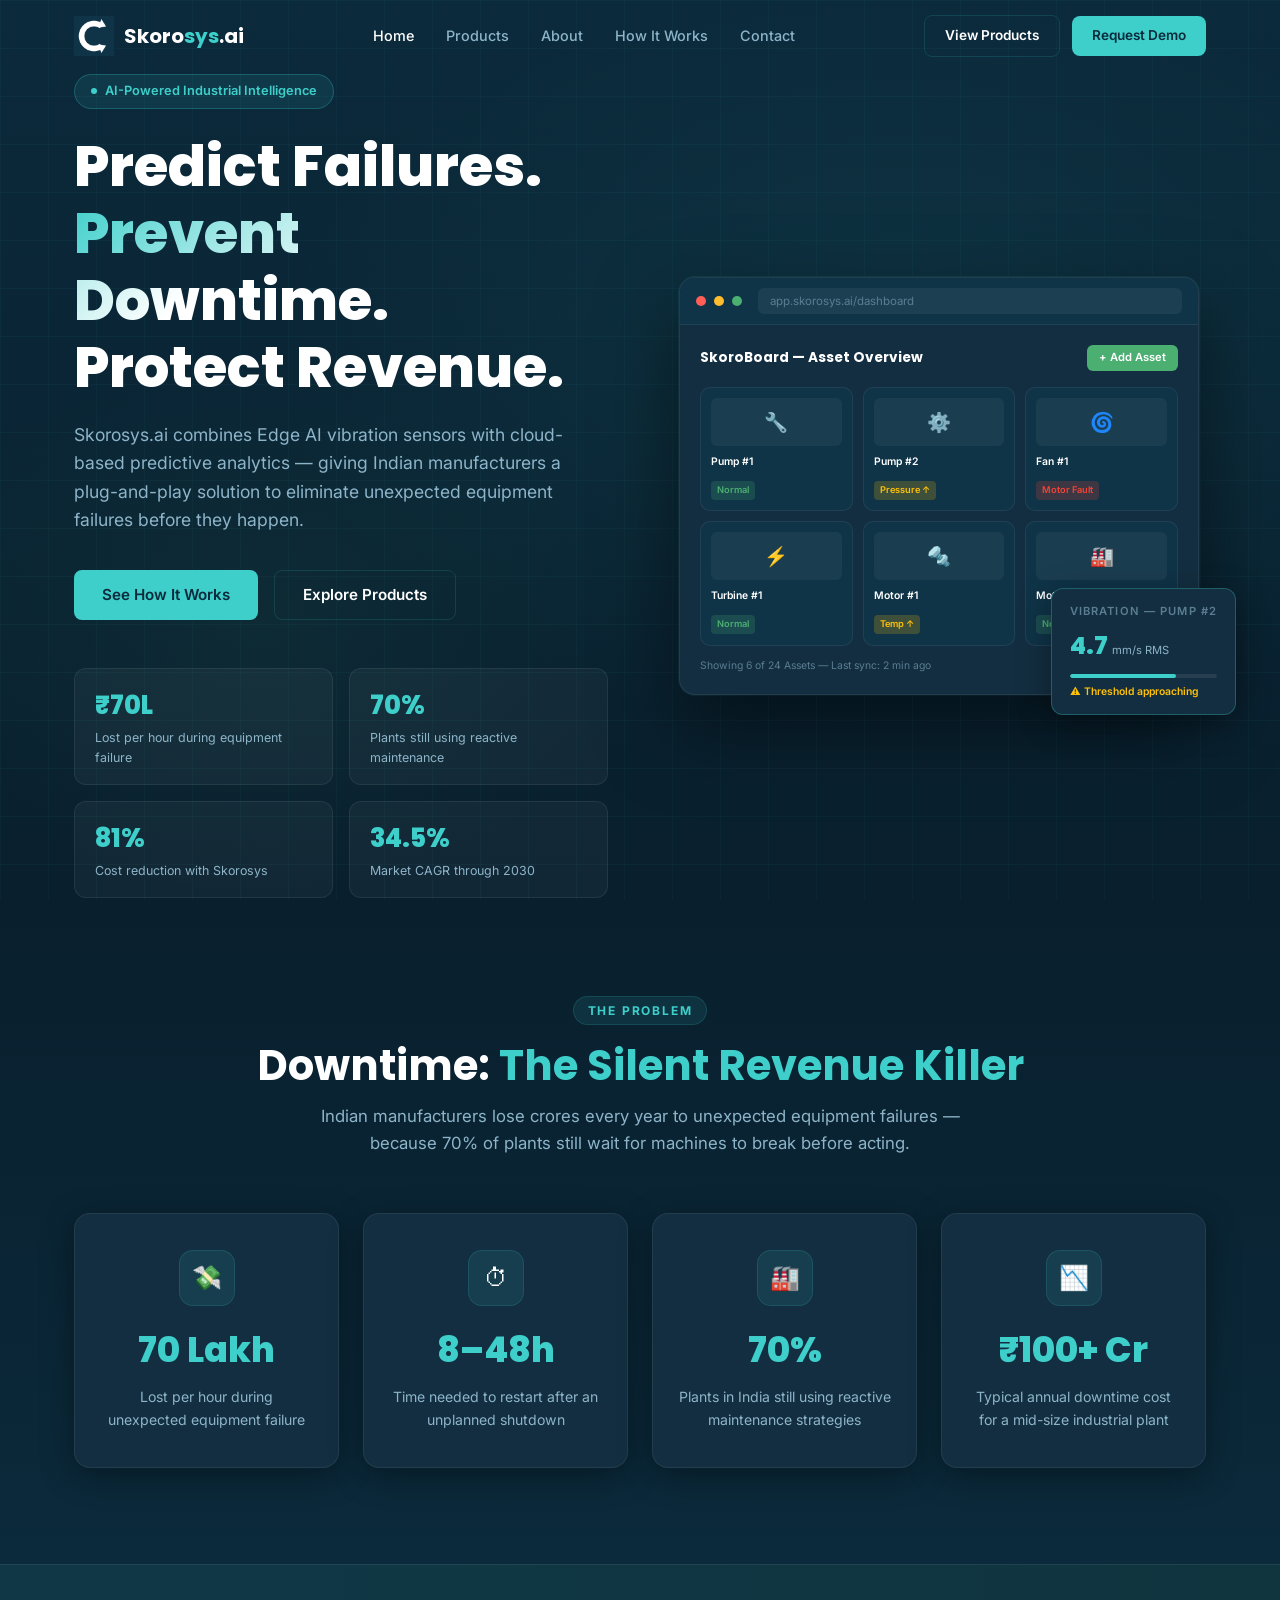
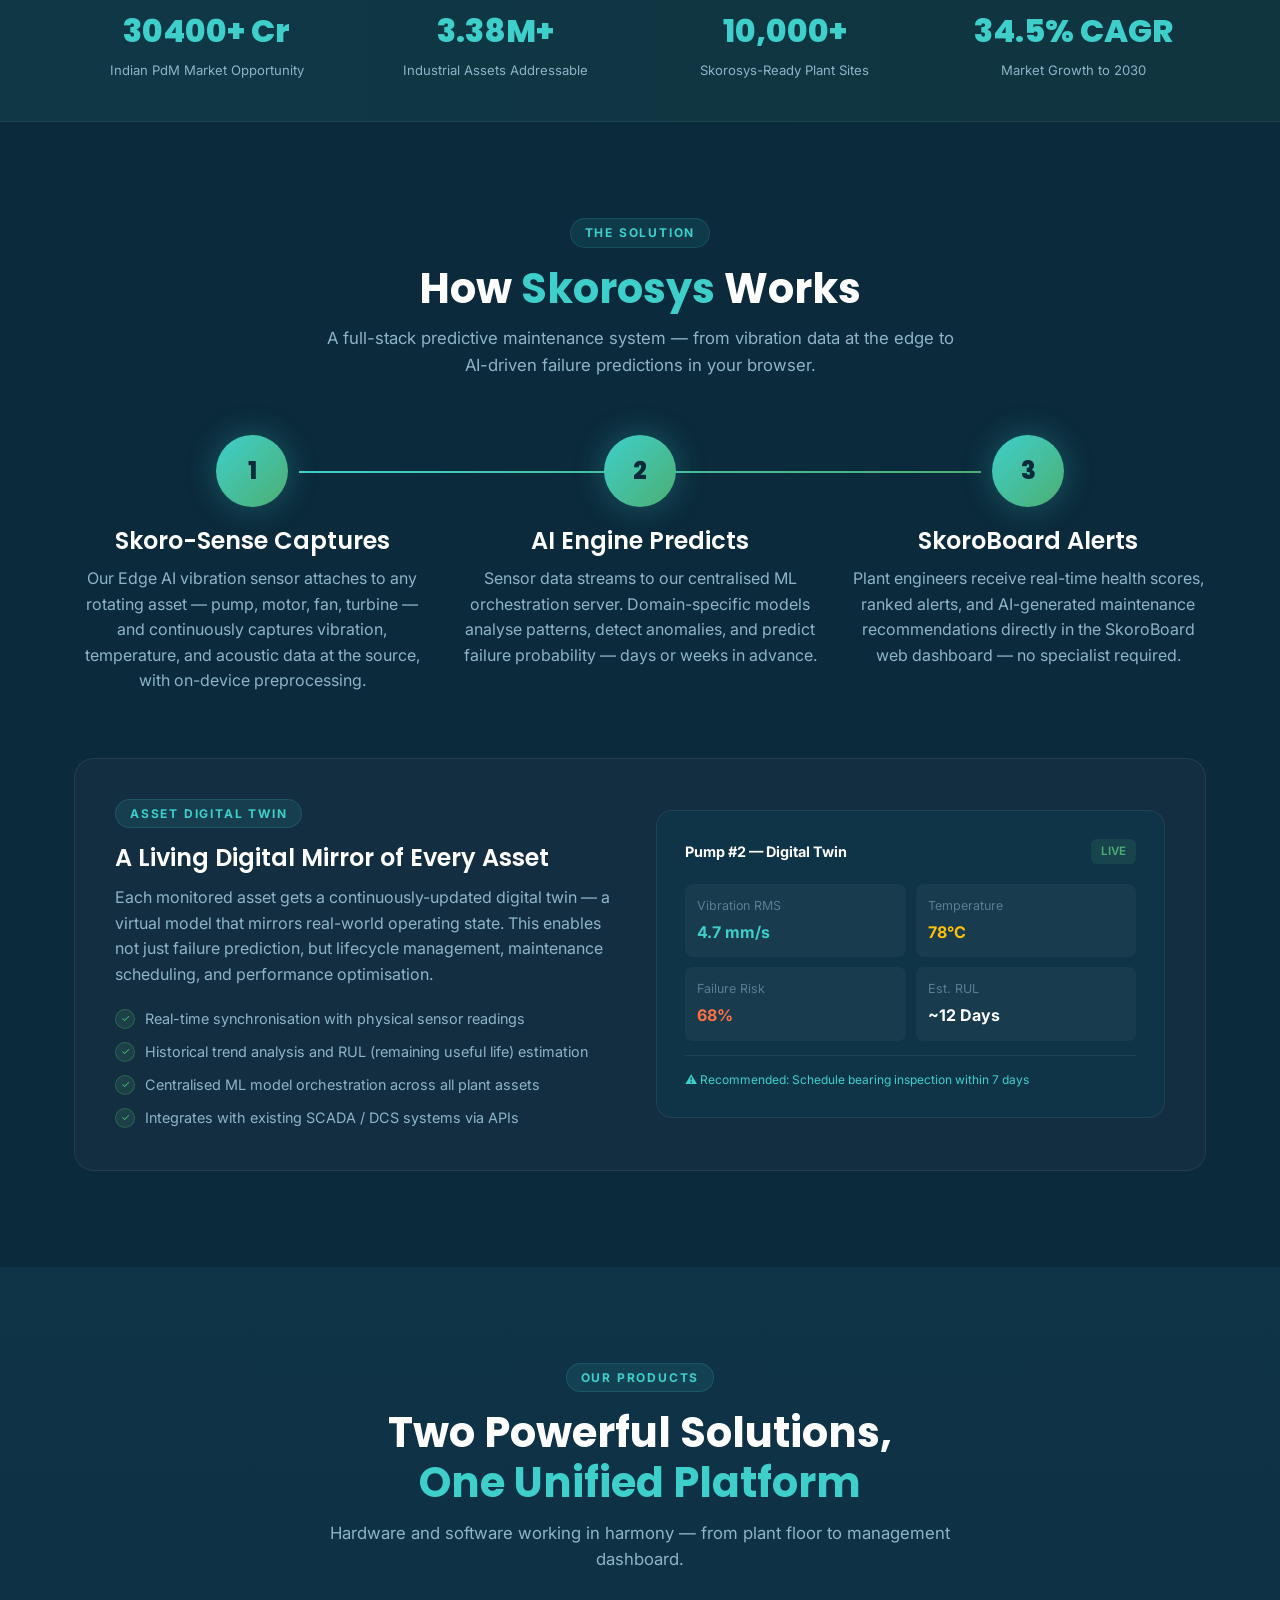
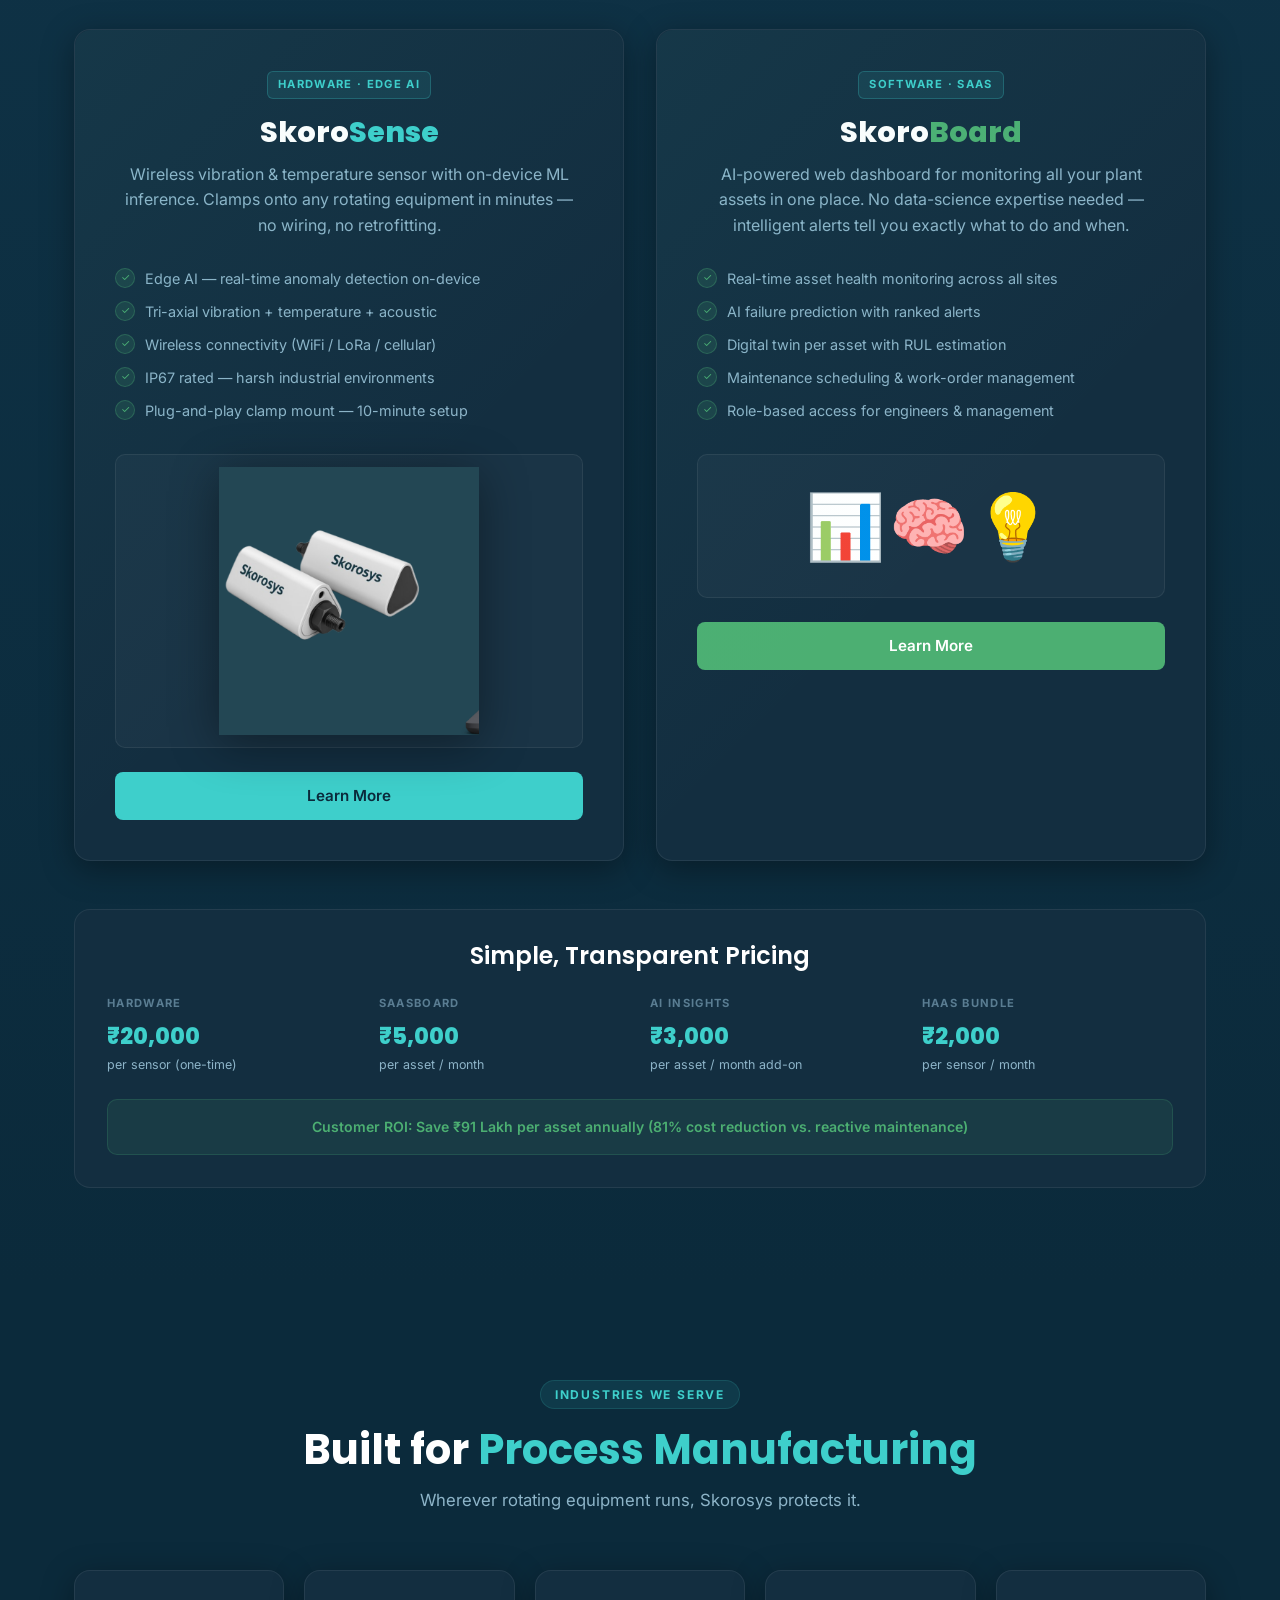
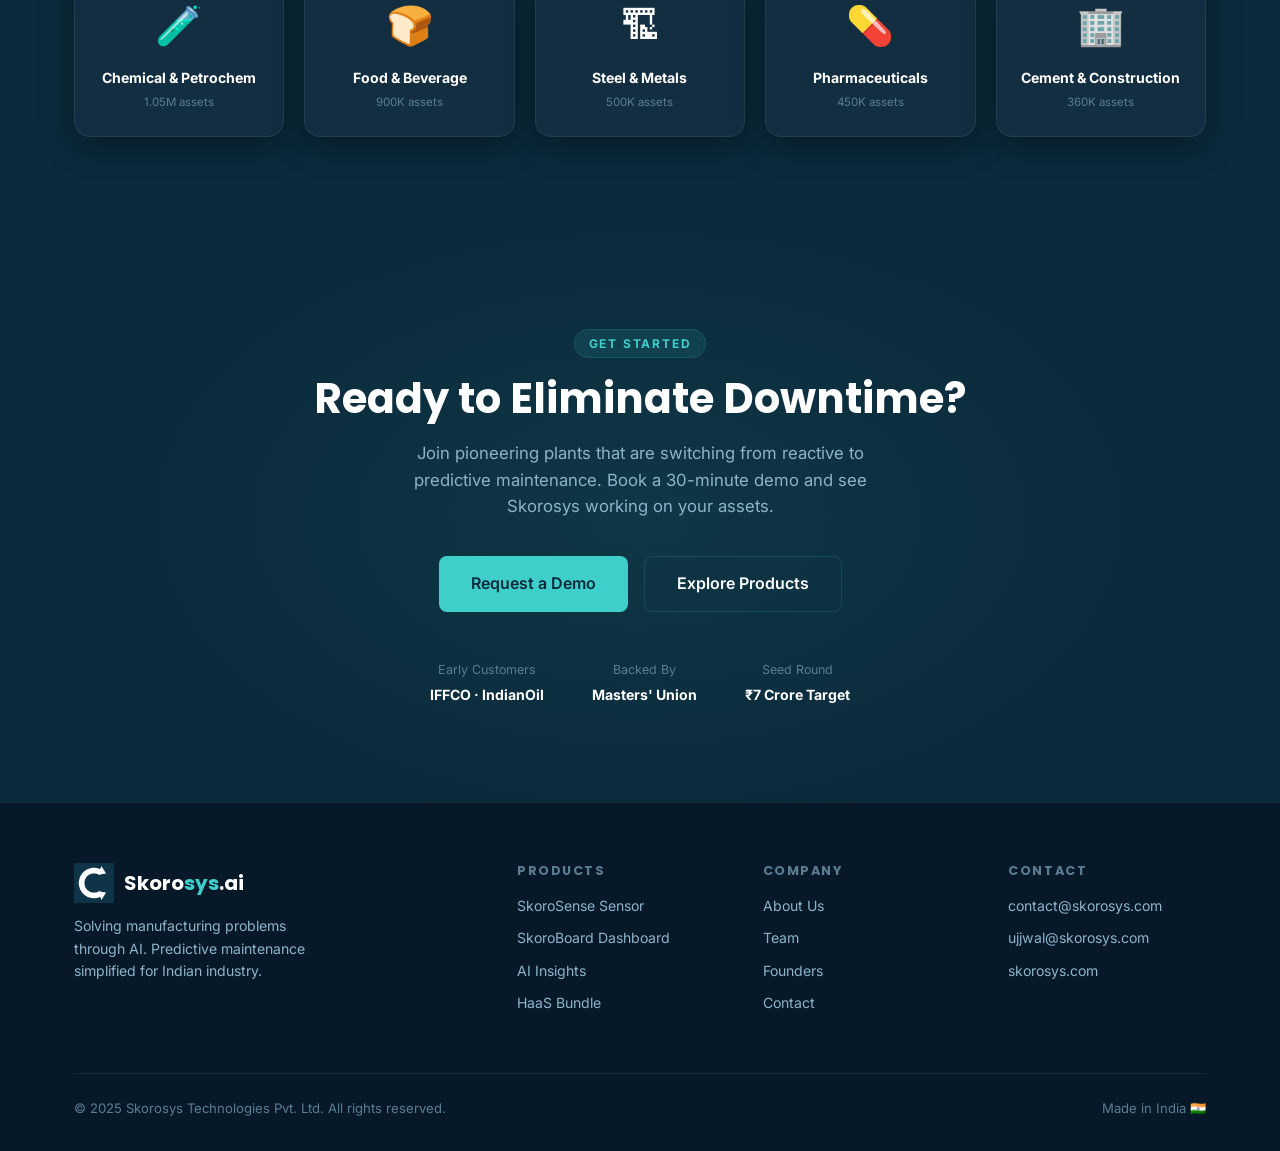
==== commit d4918a4f: "Fix logo clipping: add padding to image canvas, remove border-radius crop Co-Authored-By: Claude Son" ====
--- a/index.html
+++ b/index.html
@@ -16,7 +16,7 @@
   <nav class="nav">
     <div class="container nav-inner">
       <a href="index.html" class="nav-logo" aria-label="Skorosys home">
-        <img src="images/logo-icon.png" alt="Skorosys logo" style="width:38px;height:38px;border-radius:6px;object-fit:cover;">
+        <img src="images/logo-icon.png" alt="Skorosys logo" style="width:40px;height:40px;object-fit:contain;">
         <span class="nav-logo-text">Skoro<span>sys</span>.ai</span>
       </a>
 
@@ -417,7 +417,7 @@
       <div class="footer-grid">
         <div class="footer-brand">
           <a href="index.html" class="nav-logo" style="margin-bottom:12px;">
-            <img src="images/logo-icon.png" alt="Skorosys logo" style="width:38px;height:38px;border-radius:6px;object-fit:cover;">
+            <img src="images/logo-icon.png" alt="Skorosys logo" style="width:40px;height:40px;object-fit:contain;">
             <span class="nav-logo-text">Skoro<span>sys</span>.ai</span>
           </a>
           <p>Solving manufacturing problems through AI. Predictive maintenance simplified for Indian industry.</p>
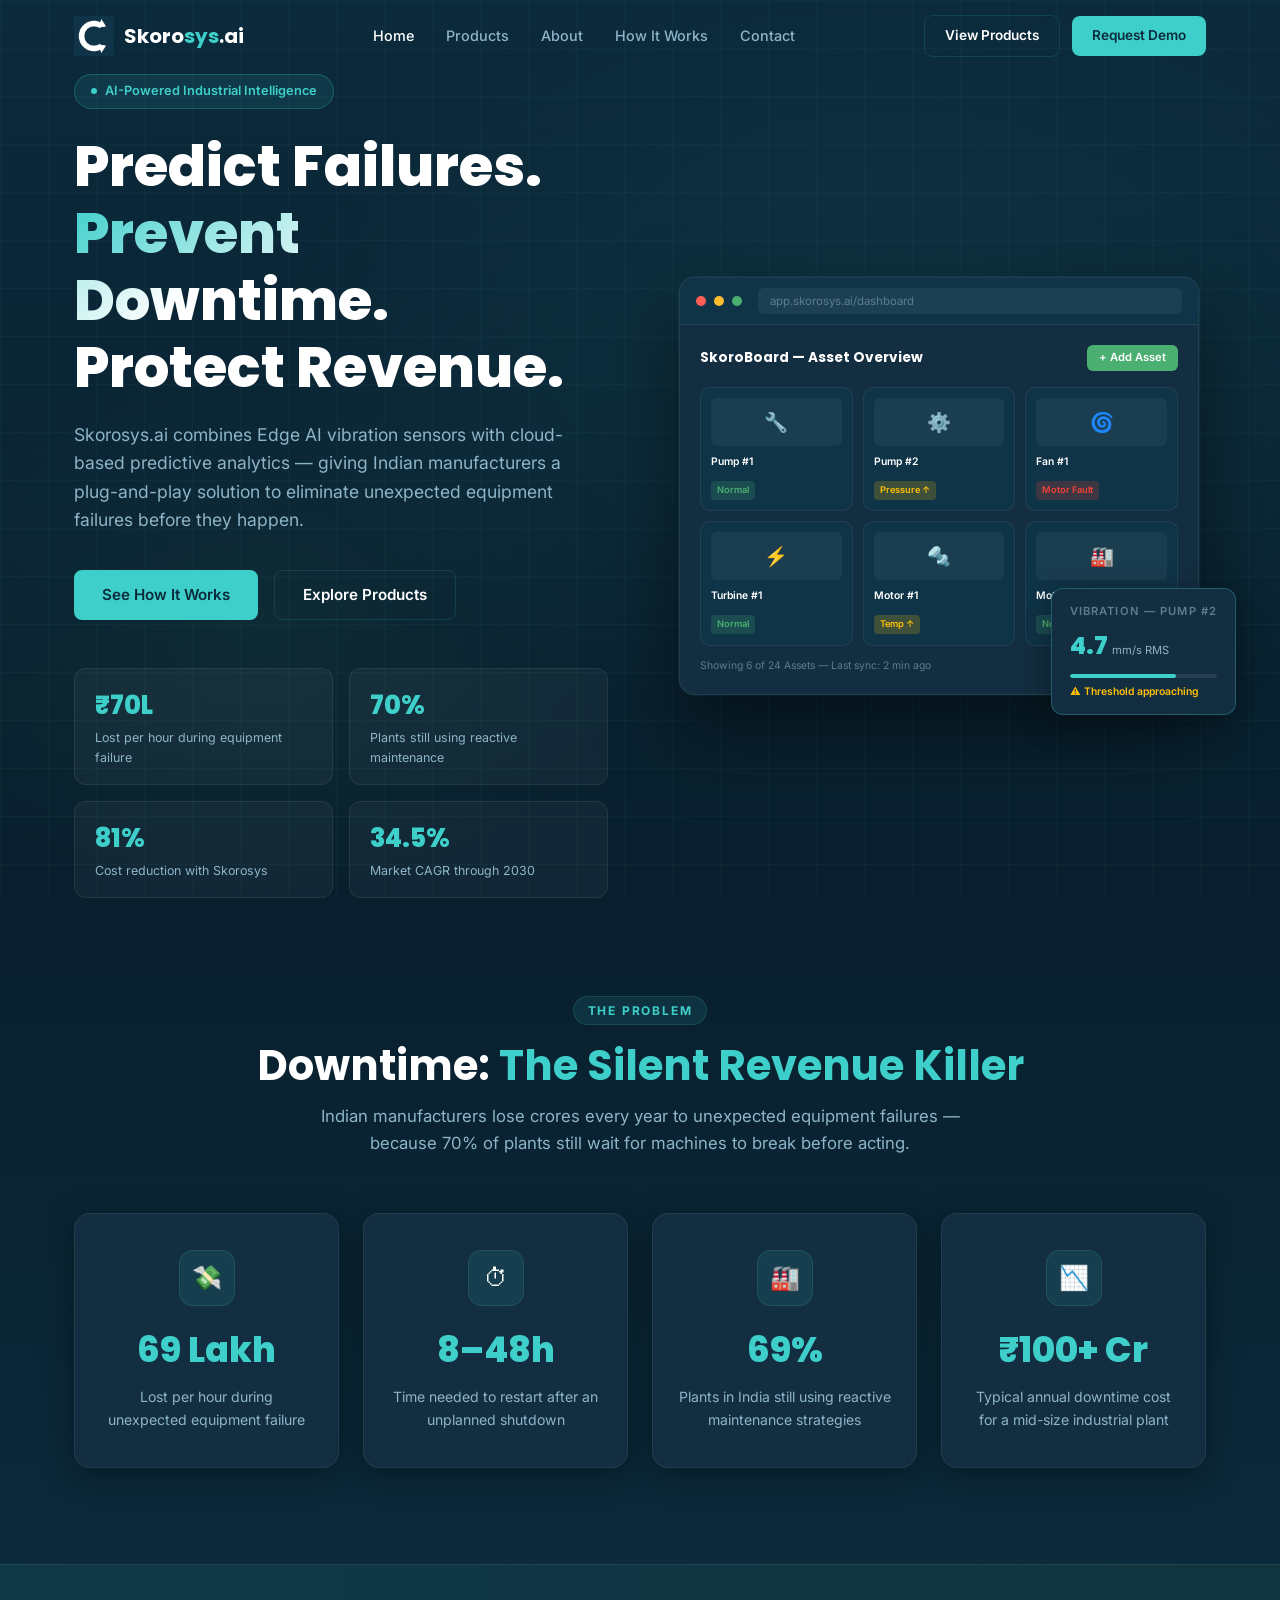
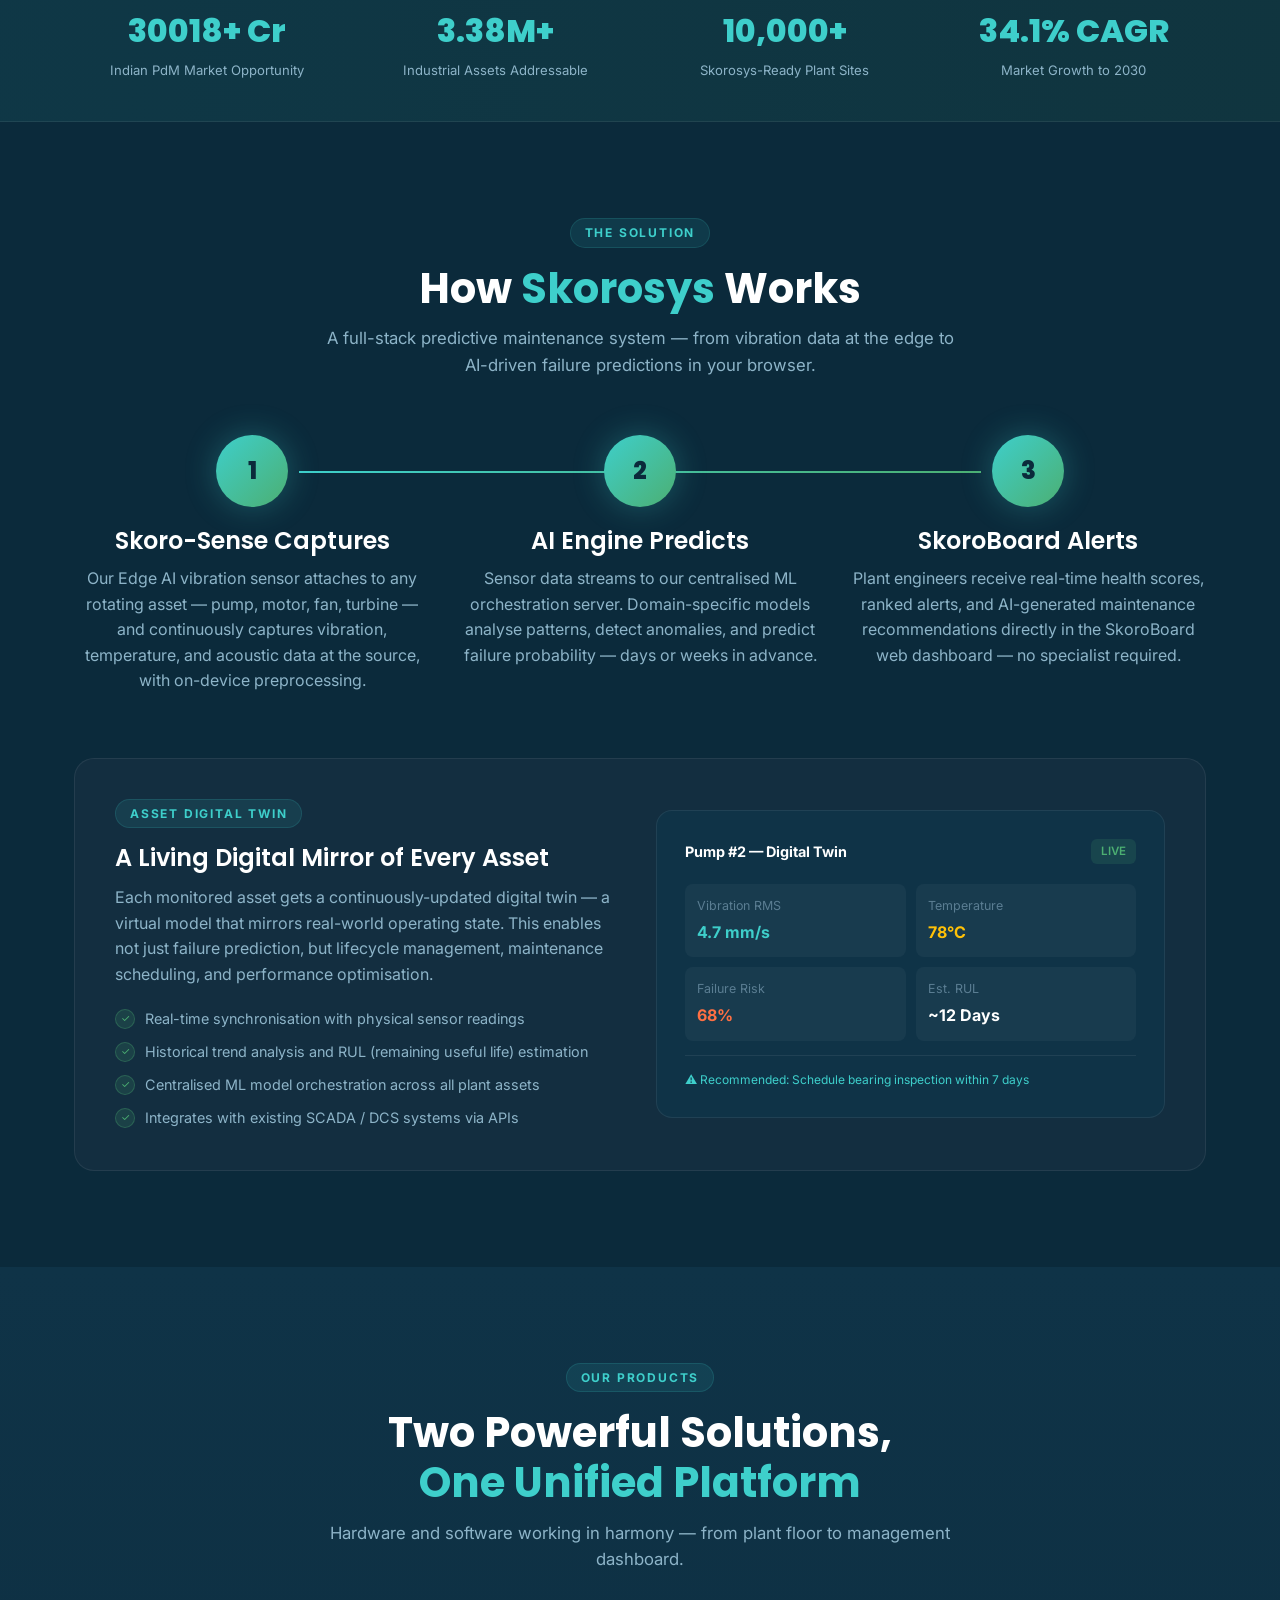
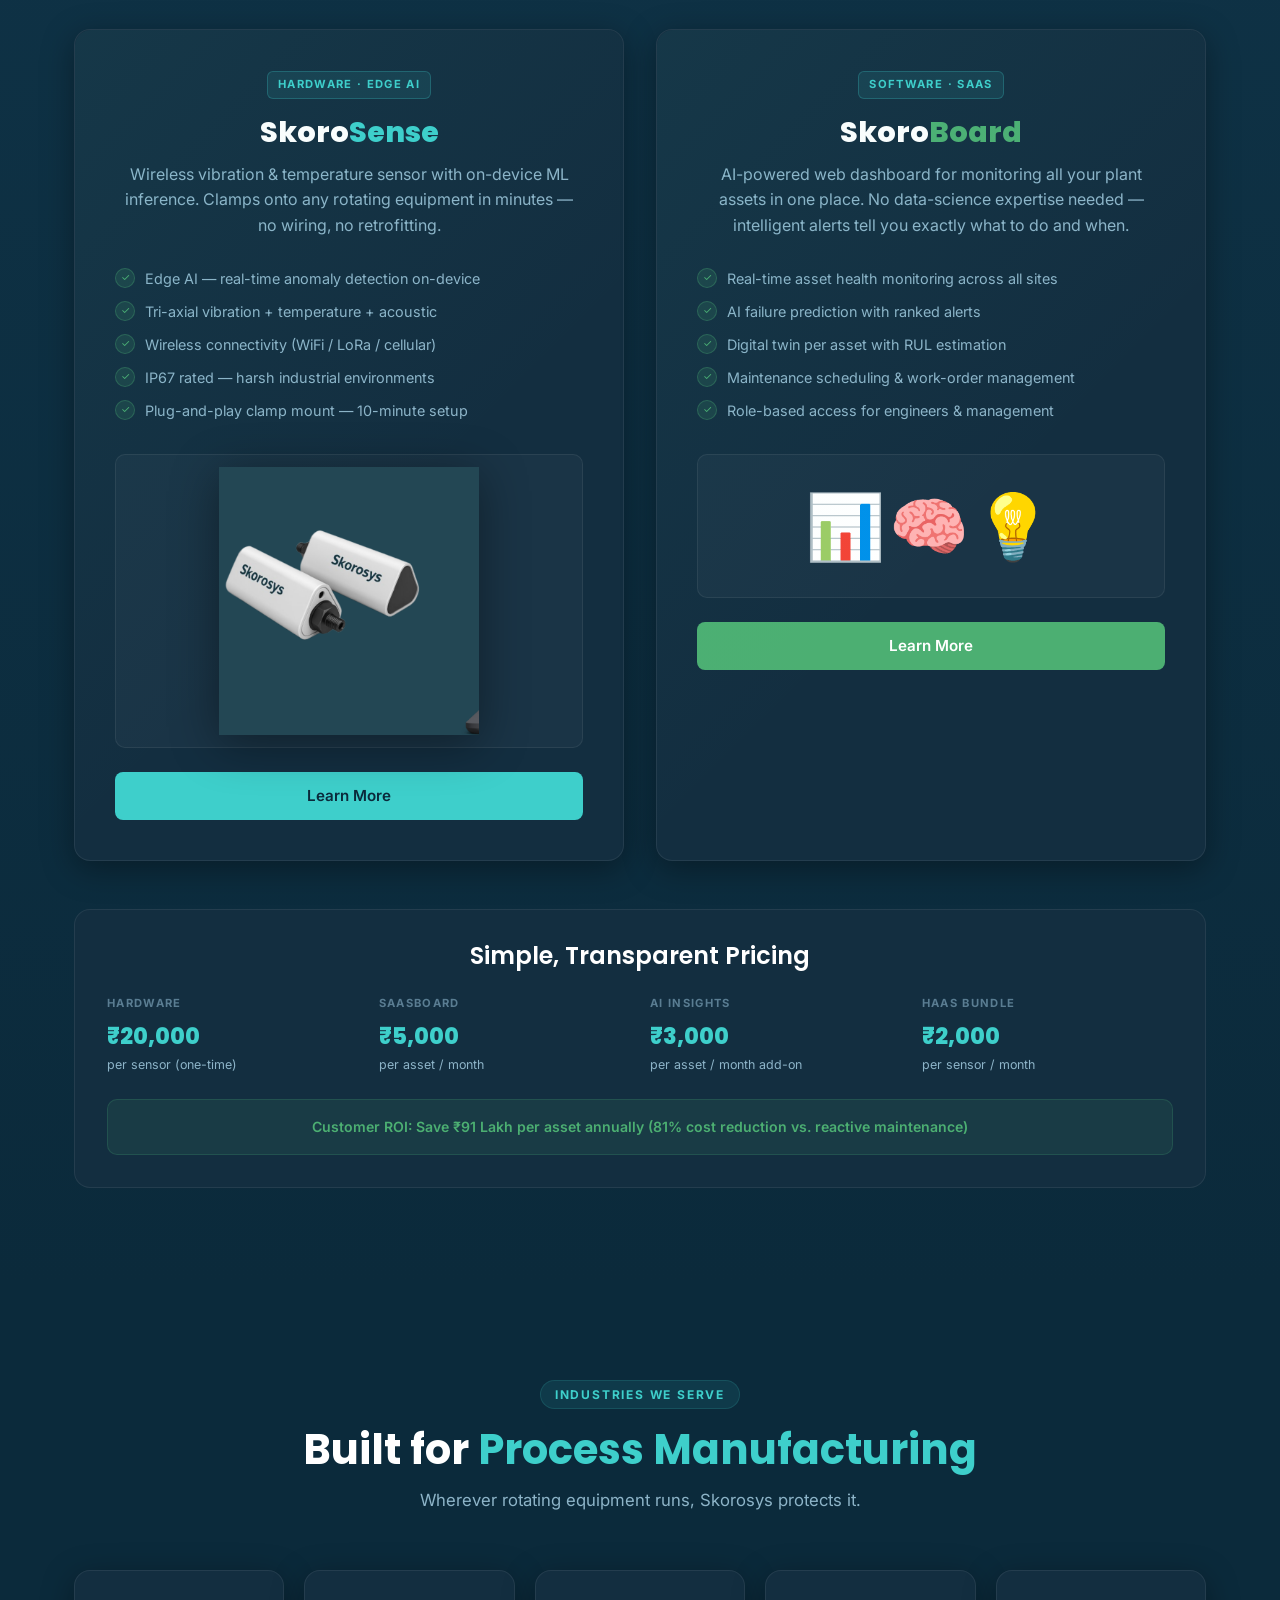
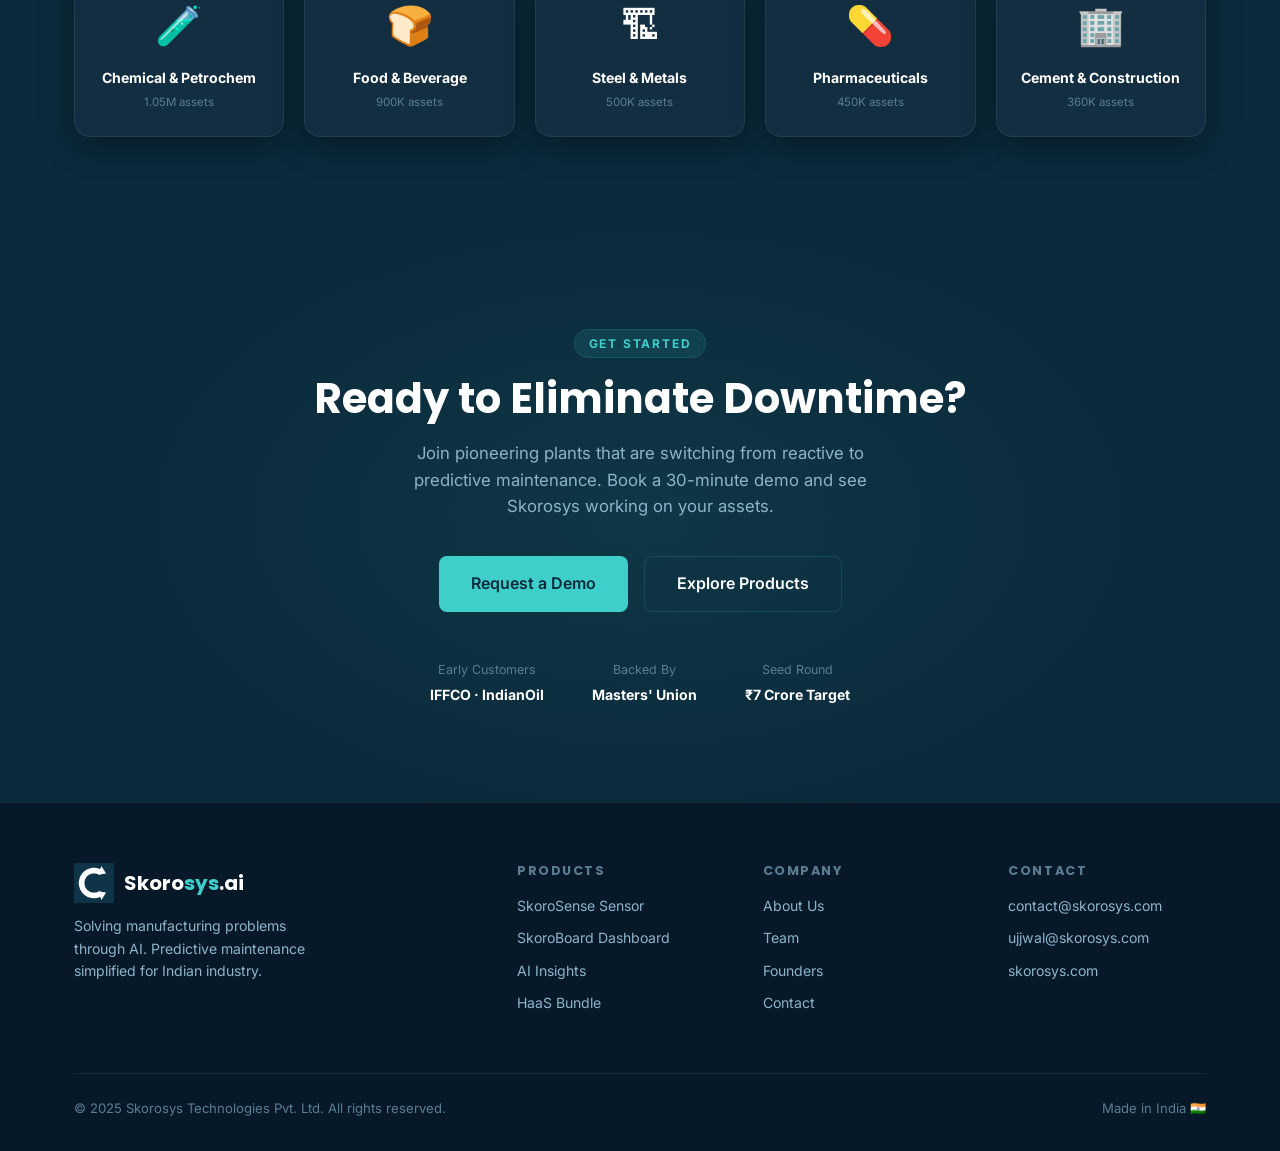
==== commit 7e6275ac: "Fix tab favicon: remove stale SVG favicon override, sync favicon to nav logo Co-Authored-By: Claude " ====
--- a/index.html
+++ b/index.html
@@ -8,7 +8,6 @@
   <link rel="stylesheet" href="css/styles.css" />
   <link rel="icon" type="image/png" href="images/favicon-32.png" />
   <link rel="apple-touch-icon" href="images/favicon-192.png" />
-  <link rel="icon" type="image/svg+xml" href="data:image/svg+xml,<svg xmlns='http://www.w3.org/2000/svg' viewBox='0 0 36 36'><circle cx='18' cy='18' r='18' fill='%230b2a3b'/><path d='M18 6 A12 12 0 0 1 30 18' stroke='%233ecfcb' stroke-width='3.5' fill='none' stroke-linecap='round'/><path d='M18 30 A12 12 0 0 1 6 18' stroke='%234caf72' stroke-width='3.5' fill='none' stroke-linecap='round'/></svg>" />
 </head>
 <body>
 
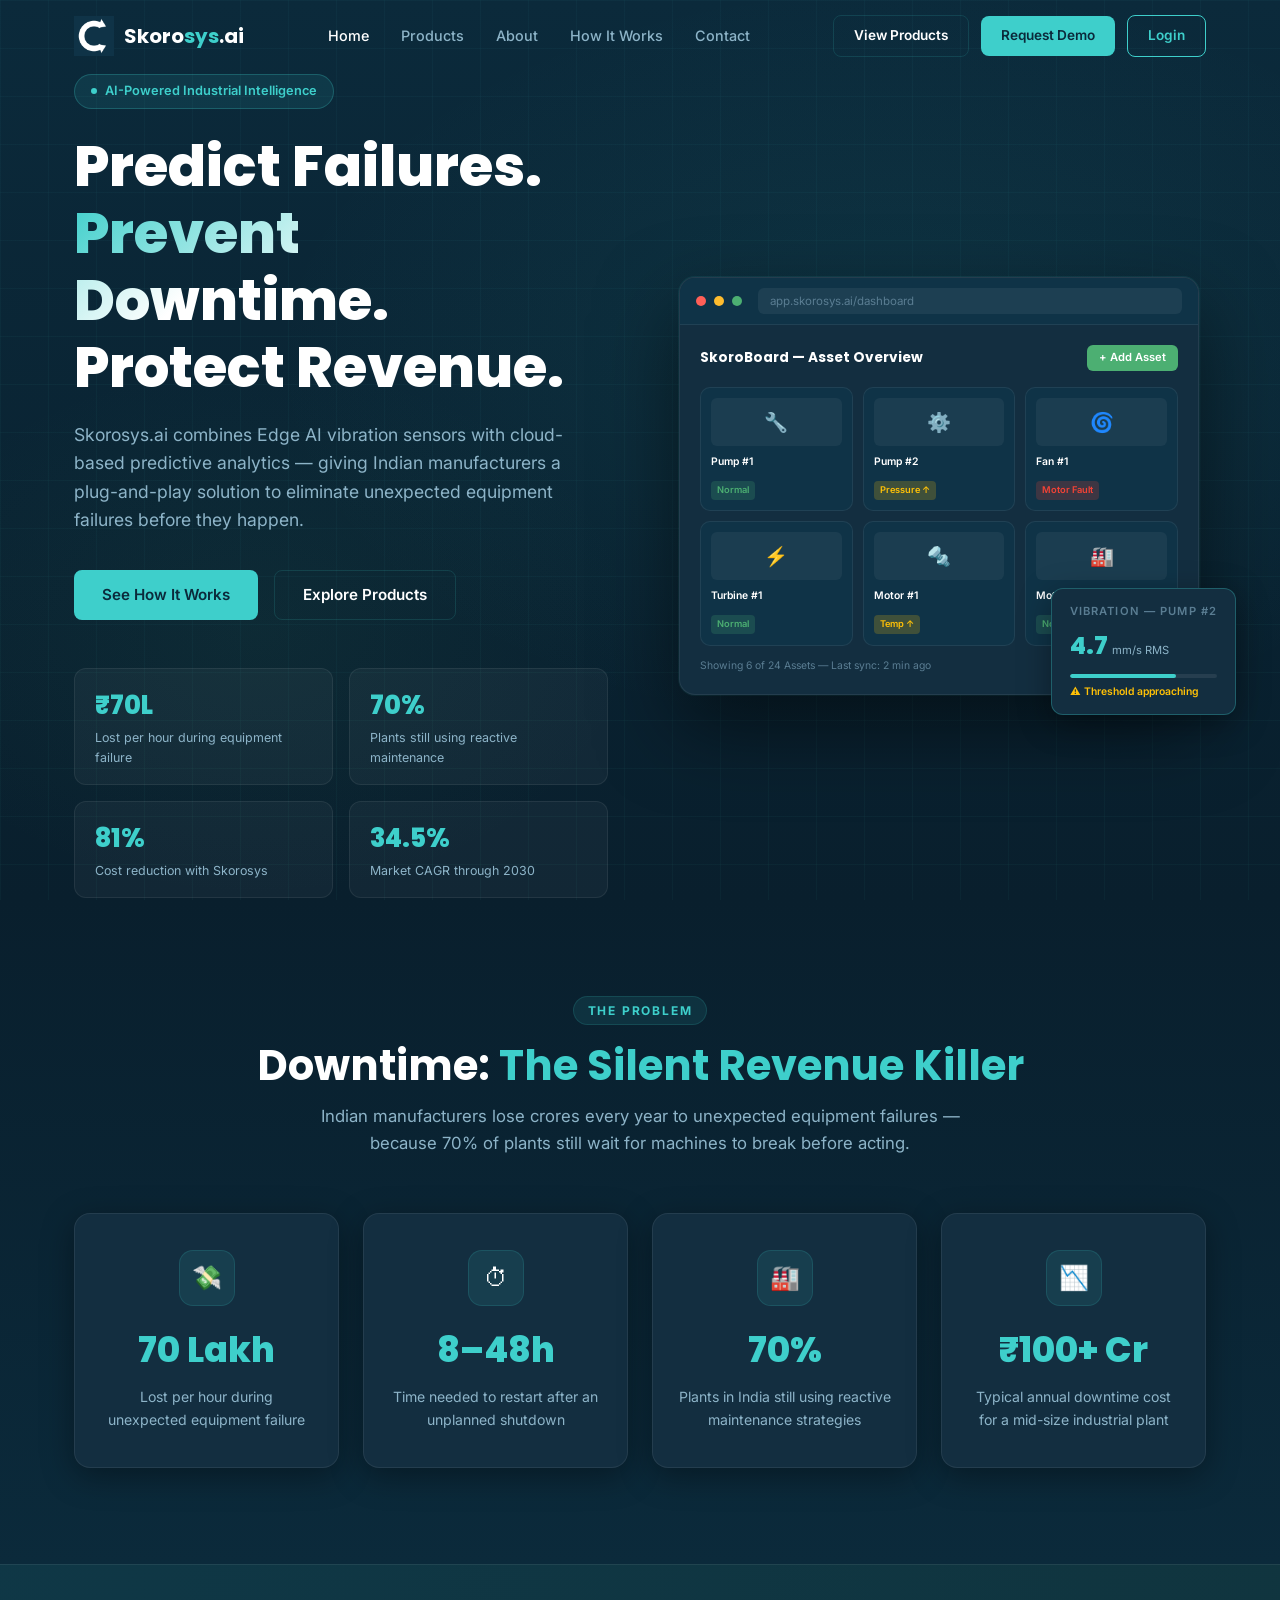
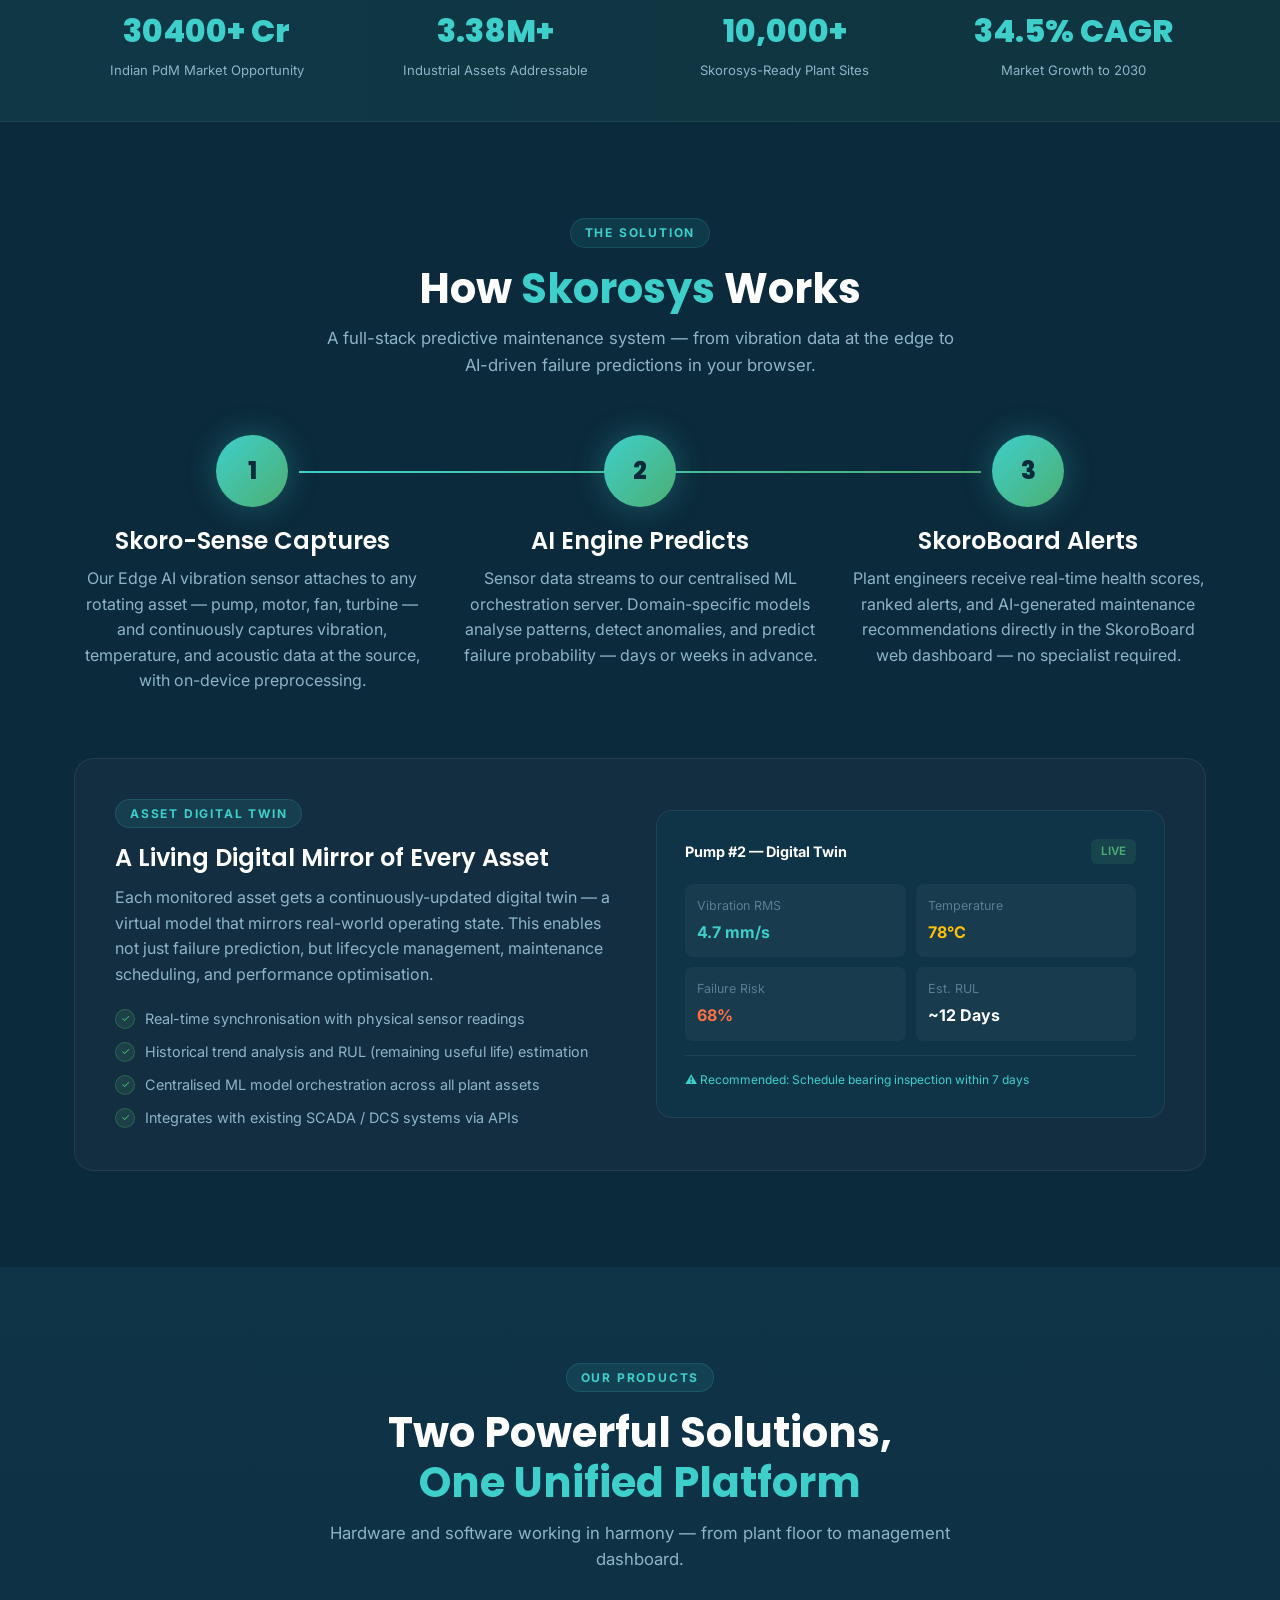
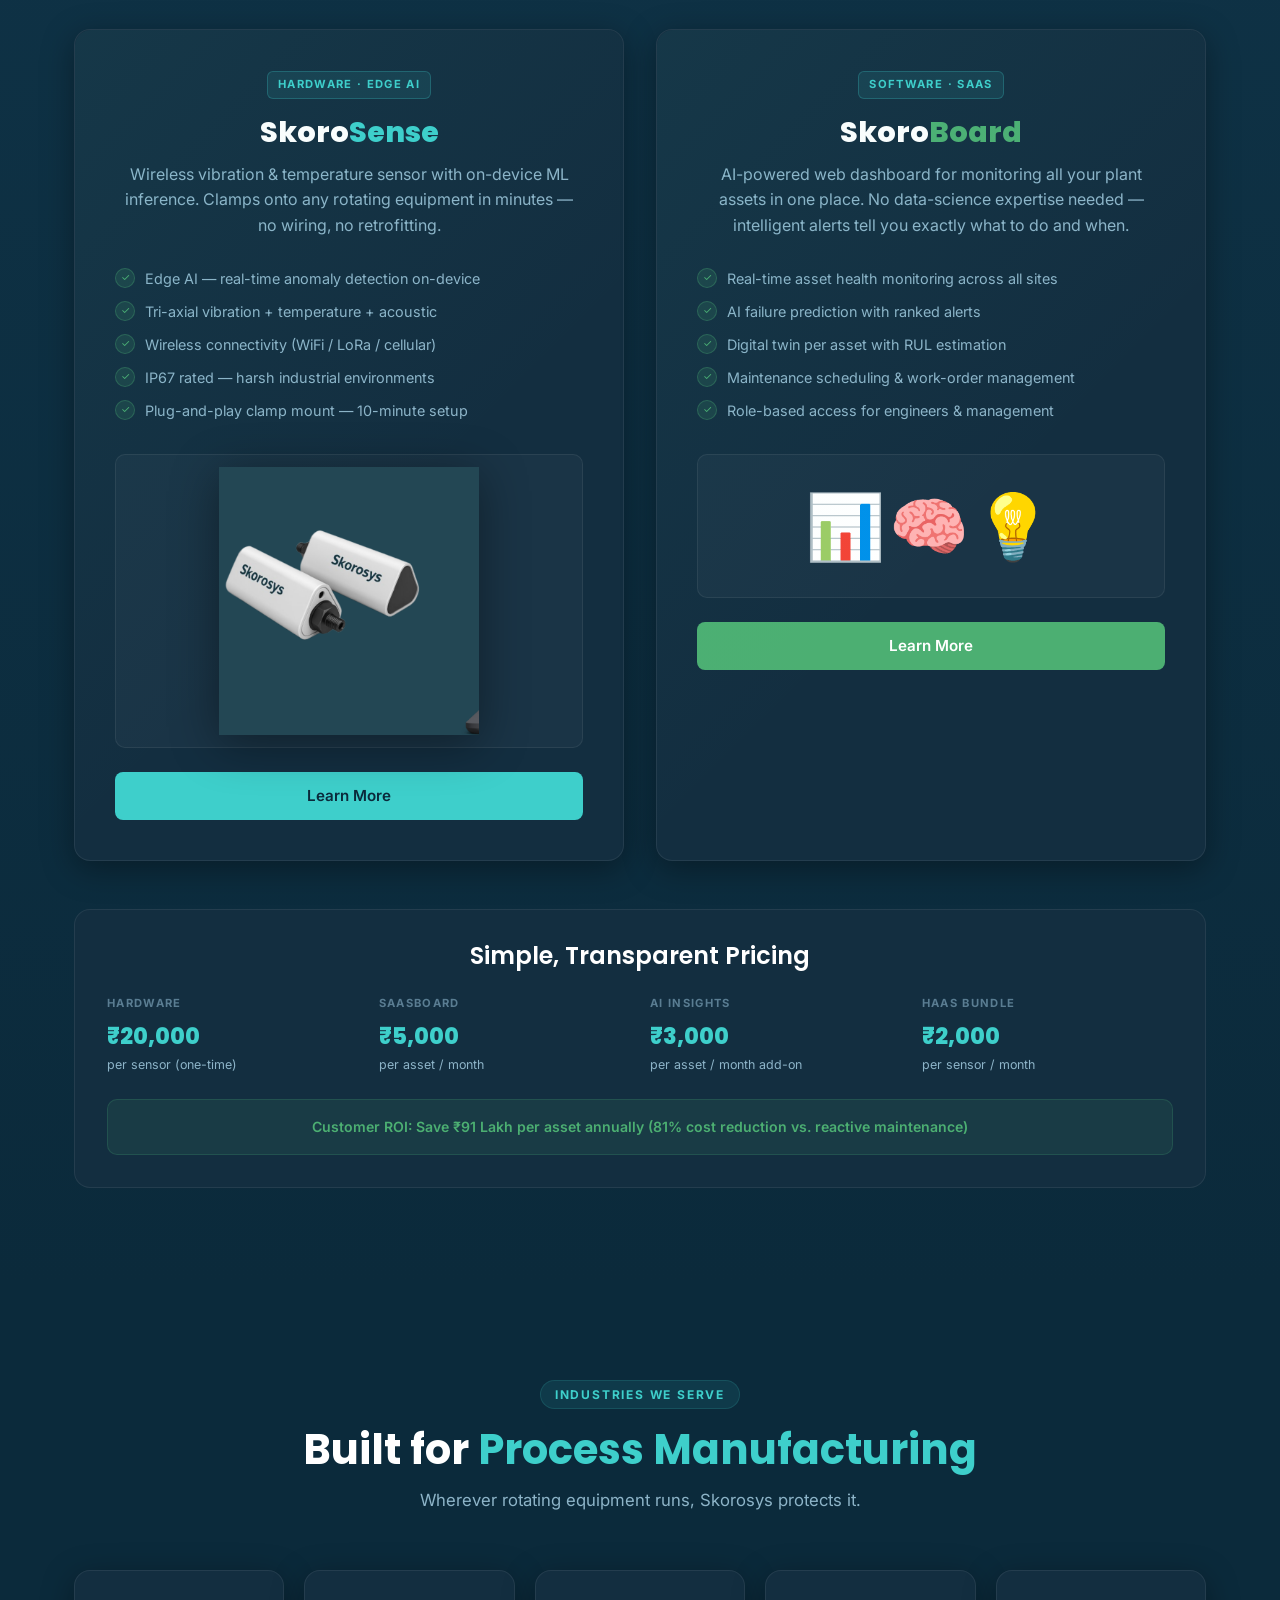
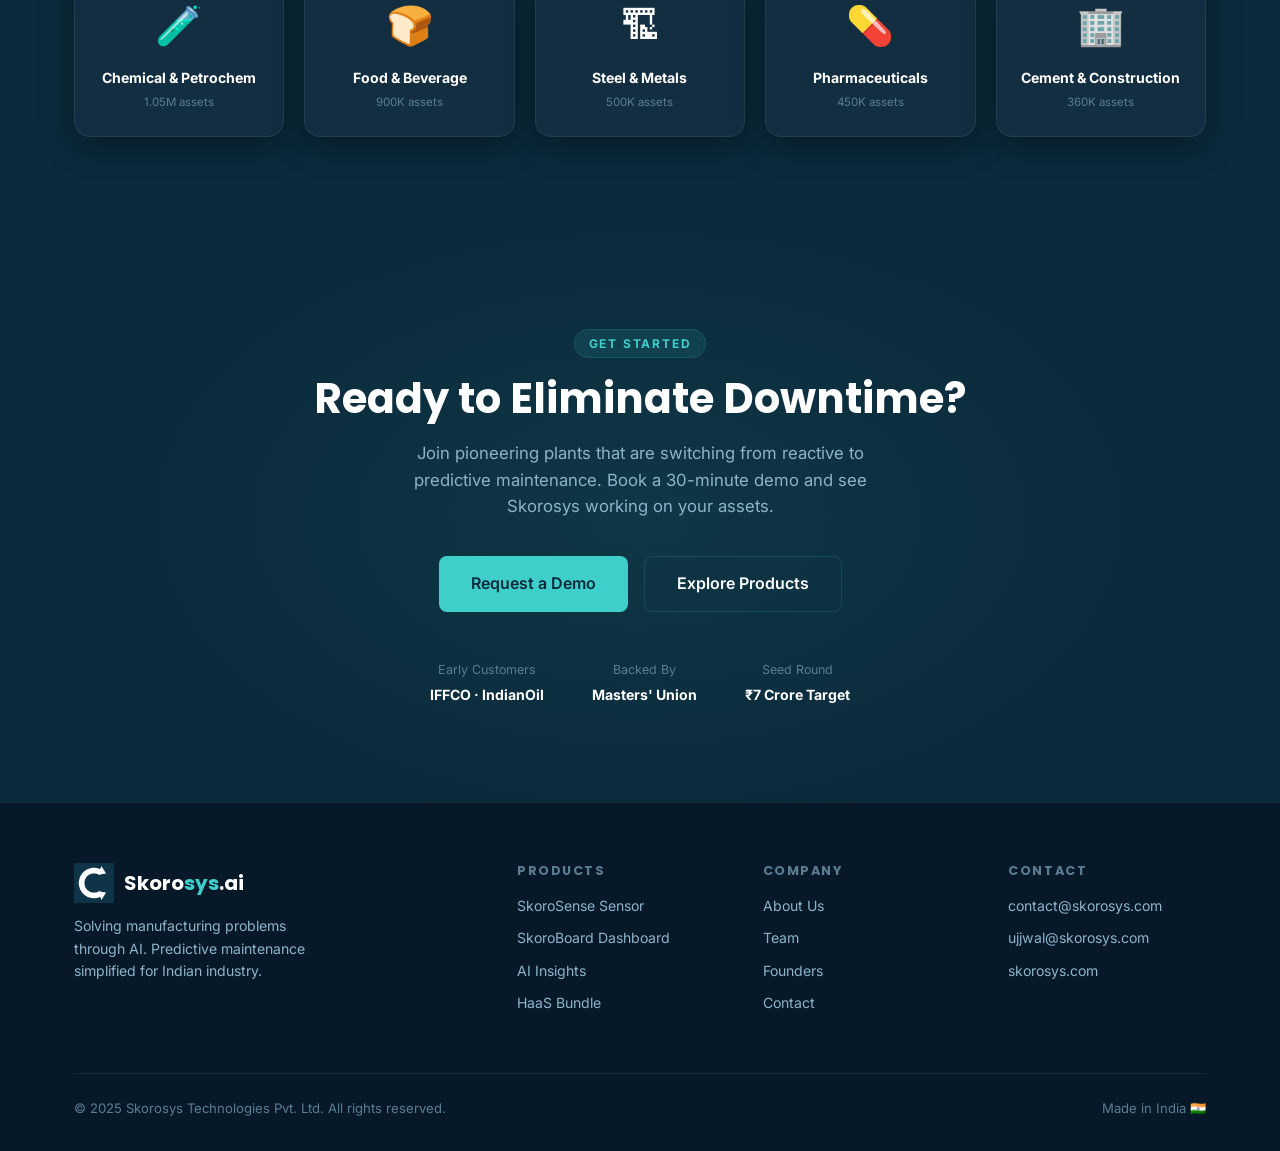
==== commit 7bbc721d: "Add Login button to nav linking to Skoroboard app on all pages Co-Authored-By: Claude Sonnet 4.6 <no" ====
--- a/index.html
+++ b/index.html
@@ -30,6 +30,7 @@
       <div class="nav-cta">
         <a href="products.html" class="btn btn-outline" style="padding:9px 20px;font-size:0.85rem;">View Products</a>
         <a href="#contact" class="btn btn-primary" style="padding:9px 20px;font-size:0.85rem;">Request Demo</a>
+        <a href="https://localhost" target="_blank" rel="noopener" class="btn btn-login" style="padding:9px 20px;font-size:0.85rem;">Login</a>
       </div>
 
       <div class="hamburger" role="button" aria-label="Toggle menu" tabindex="0">
--- a/css/styles.css
+++ b/css/styles.css
@@ -107,6 +107,17 @@
   border-color: var(--accent-cyan);
   color: var(--accent-cyan);
   transform: translateY(-2px);
+}
+.btn-login {
+  background: transparent;
+  color: var(--accent-cyan);
+  border: 1.5px solid var(--accent-cyan);
+}
+.btn-login:hover {
+  background: var(--accent-cyan);
+  color: var(--bg-primary);
+  transform: translateY(-2px);
+  box-shadow: 0 8px 24px rgba(62,207,203,0.35);
 }
 .btn-green {
   background: var(--accent-green);
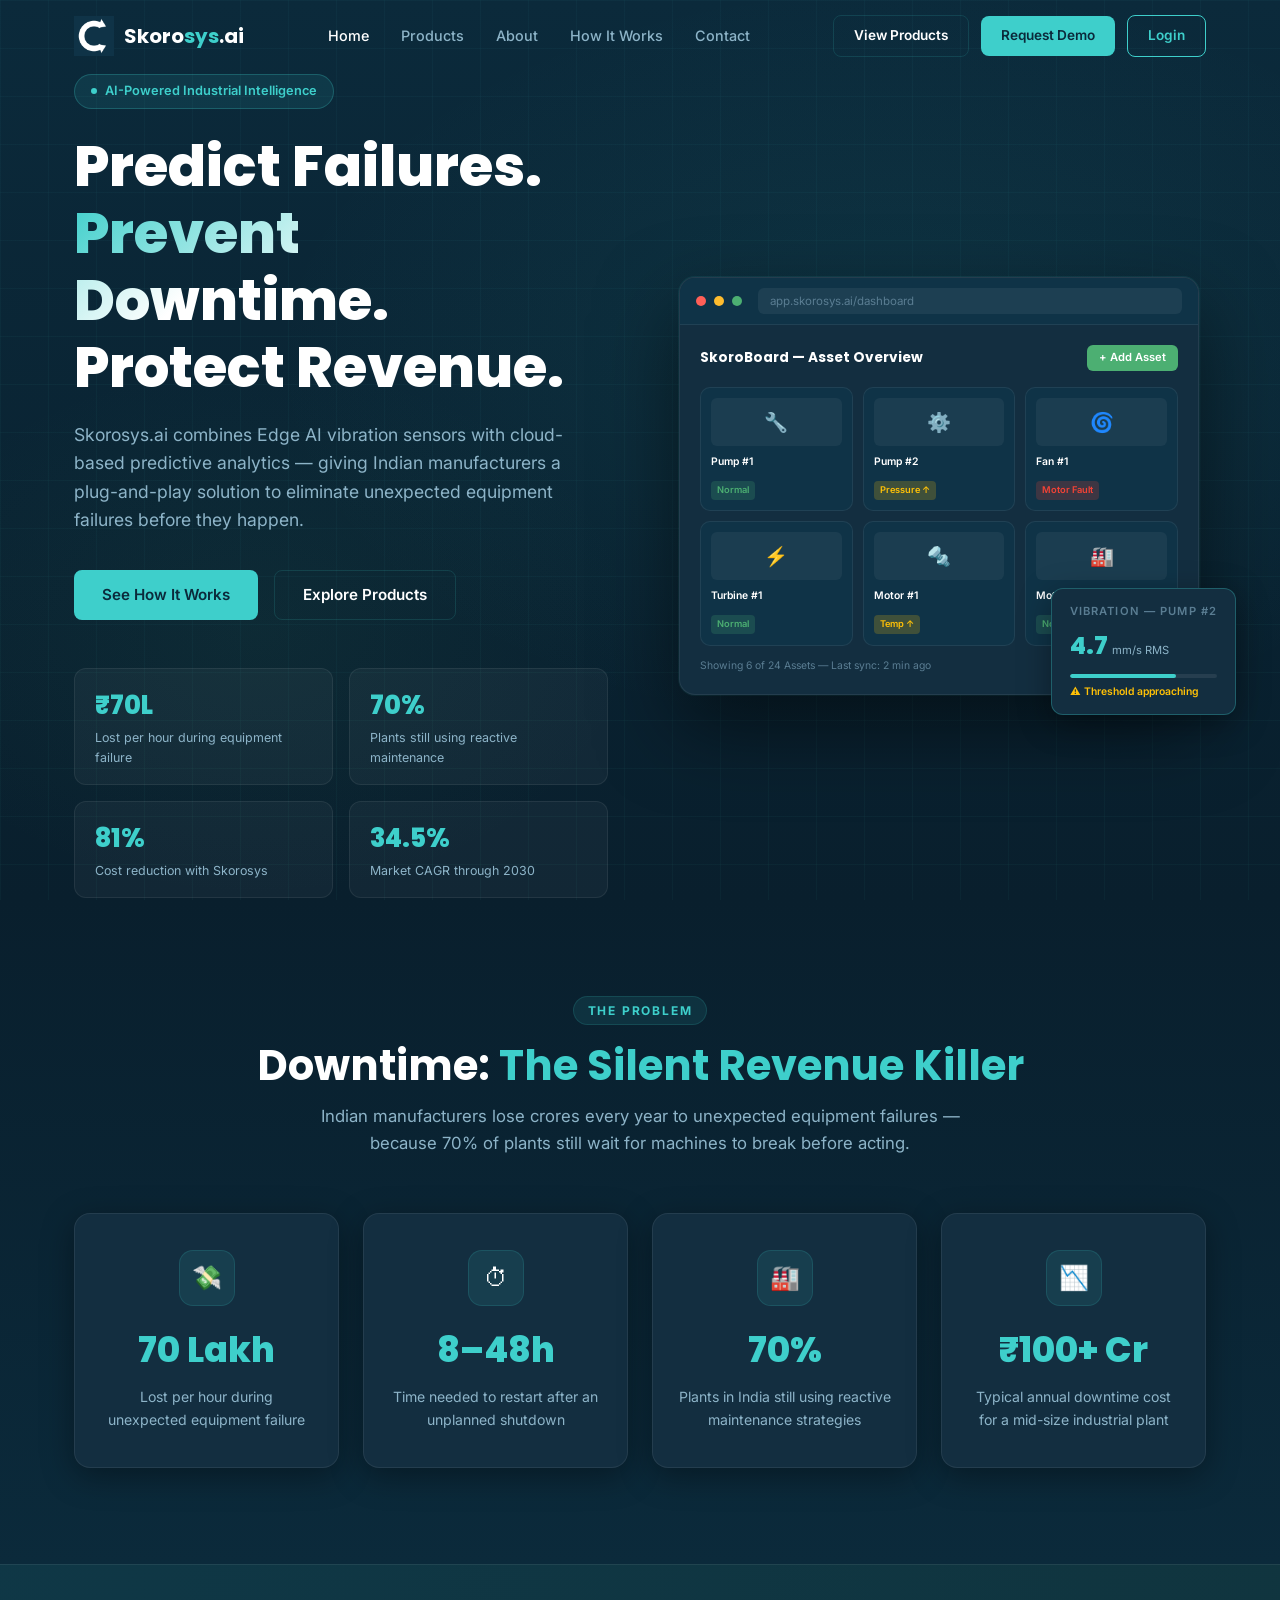
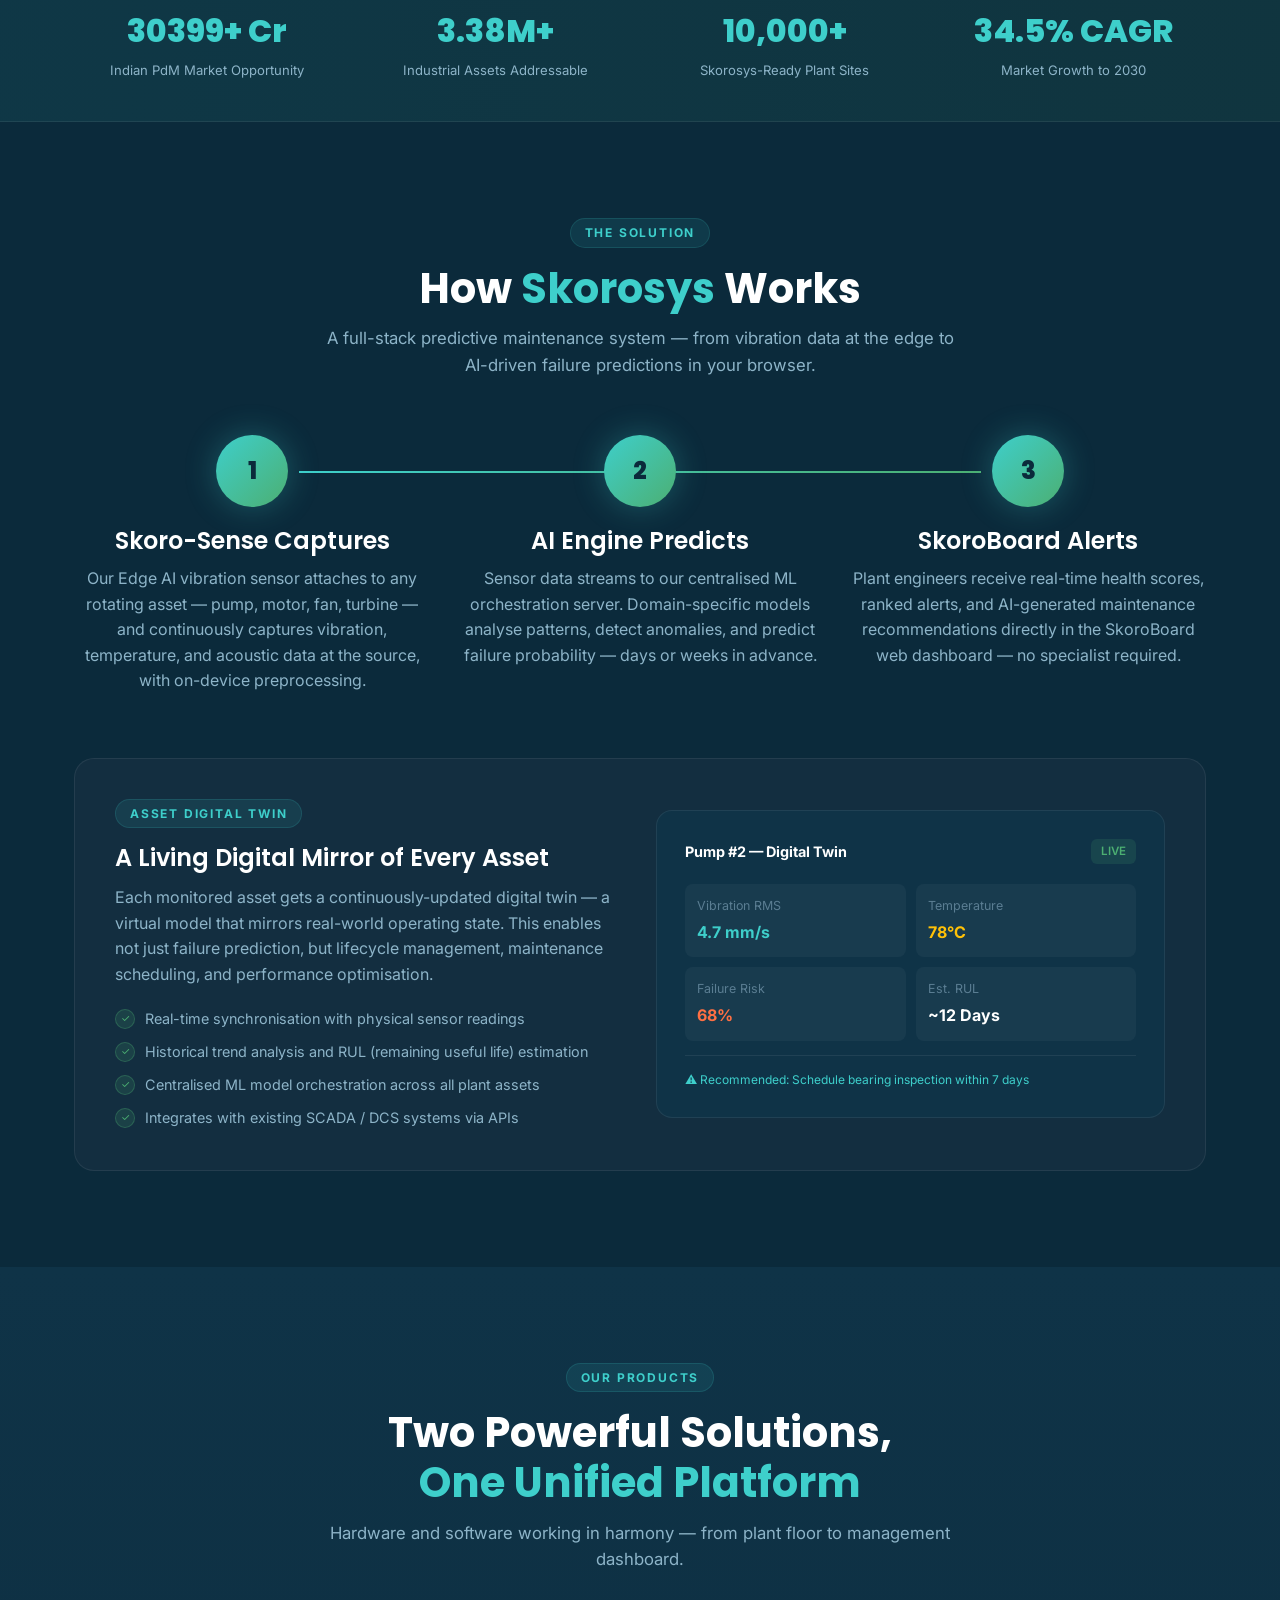
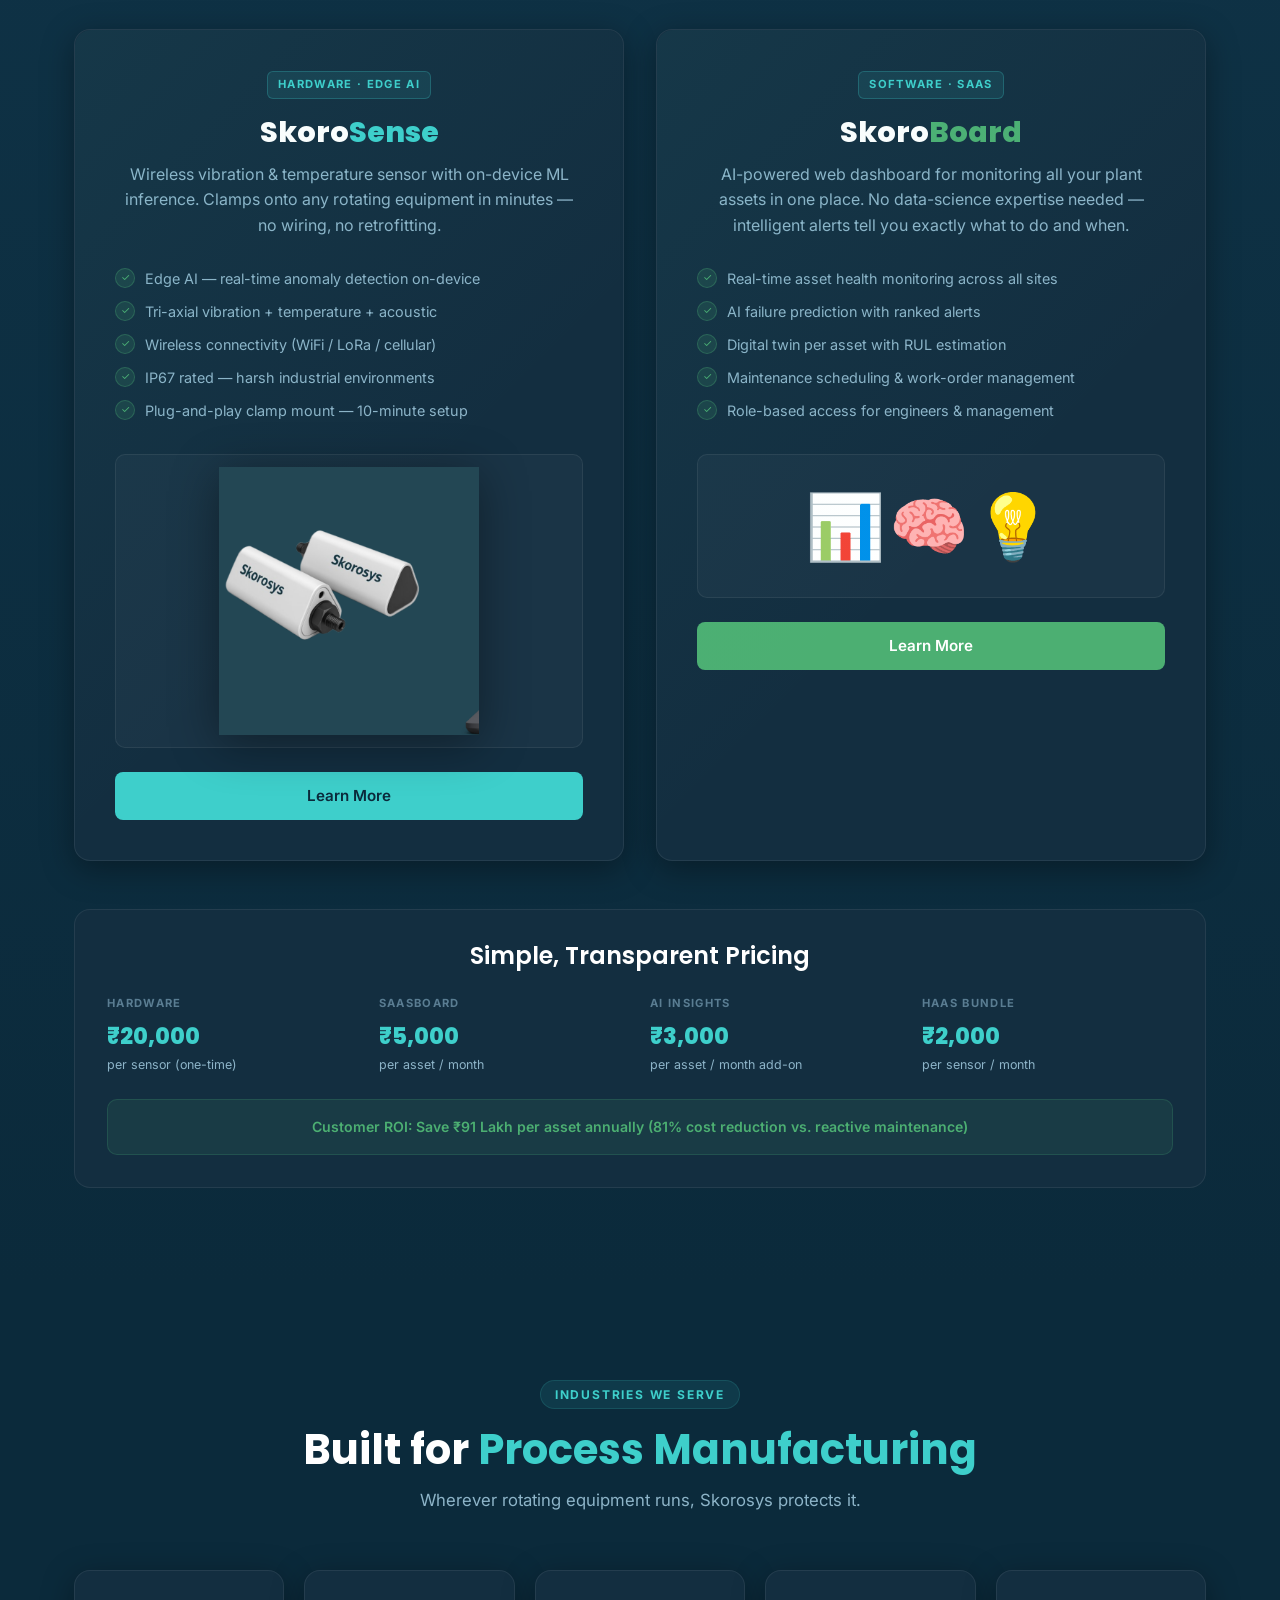
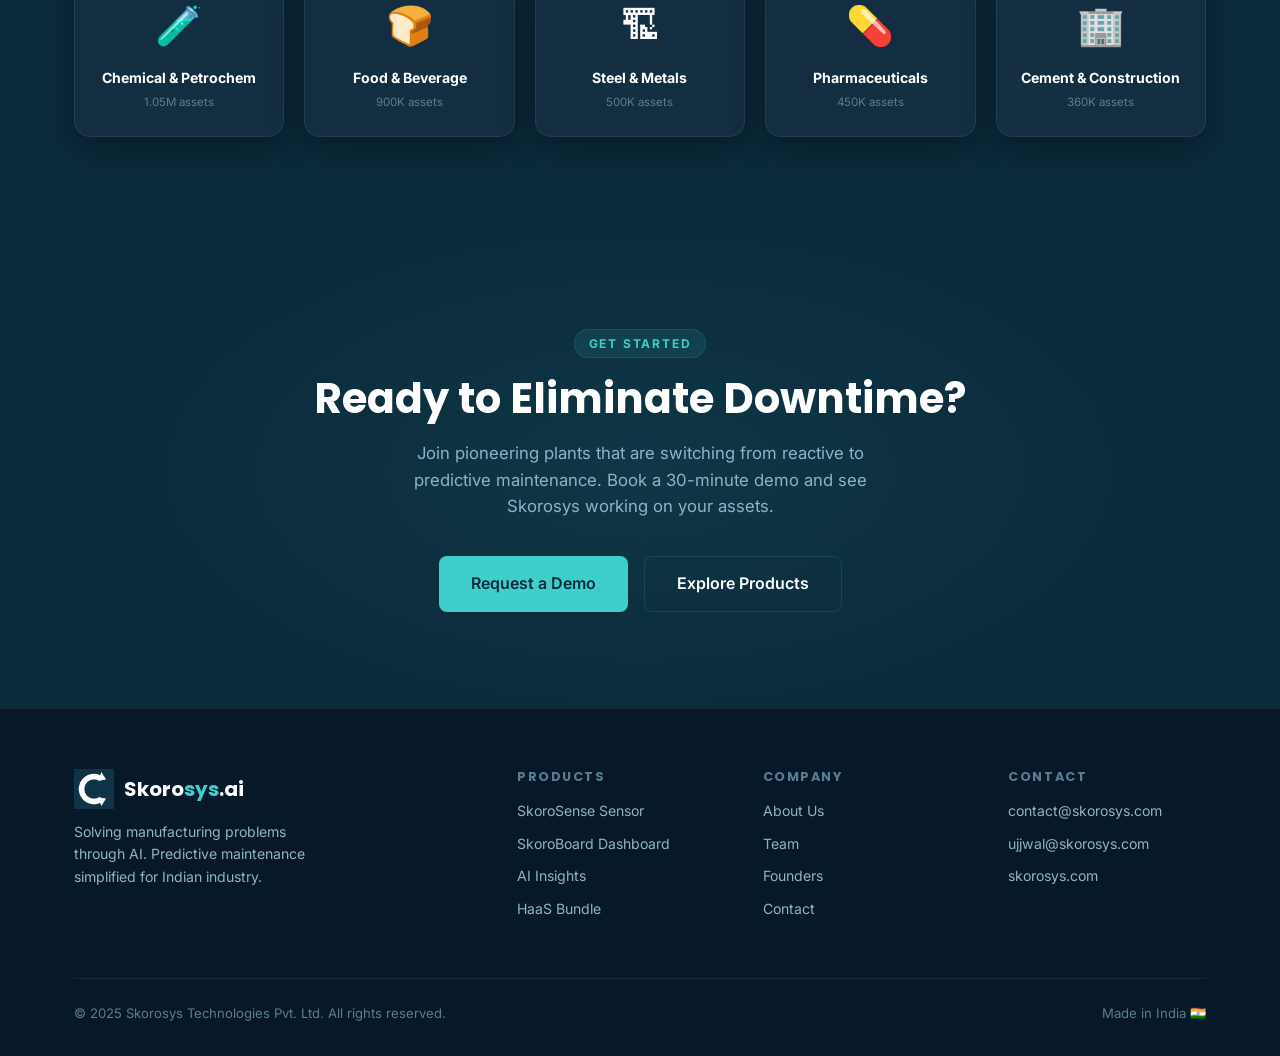
==== commit 1c551e4e: "Remove early customers/backed by/seed round bar from CTA section Co-Authored-By: Claude Sonnet 4.6 <" ====
--- a/index.html
+++ b/index.html
@@ -30,7 +30,7 @@
       <div class="nav-cta">
         <a href="products.html" class="btn btn-outline" style="padding:9px 20px;font-size:0.85rem;">View Products</a>
         <a href="#contact" class="btn btn-primary" style="padding:9px 20px;font-size:0.85rem;">Request Demo</a>
-        <a href="https://localhost" target="_blank" rel="noopener" class="btn btn-login" style="padding:9px 20px;font-size:0.85rem;">Login</a>
+        <a href="https://skorosys.com/login" target="_blank" rel="noopener" class="btn btn-login" style="padding:9px 20px;font-size:0.85rem;">Login</a>
       </div>
 
       <div class="hamburger" role="button" aria-label="Toggle menu" tabindex="0">
@@ -394,20 +394,6 @@
         <a href="mailto:contact@skorosys.com" class="btn btn-primary" style="font-size:1rem;padding:14px 32px;">Request a Demo</a>
         <a href="products.html" class="btn btn-outline" style="font-size:1rem;padding:14px 32px;">Explore Products</a>
       </div>
-      <div style="margin-top:48px;display:flex;justify-content:center;gap:48px;flex-wrap:wrap;">
-        <div style="text-align:center;">
-          <div style="font-size:0.78rem;color:var(--text-muted);margin-bottom:4px;">Early Customers</div>
-          <div style="font-size:0.88rem;font-weight:700;">IFFCO · IndianOil</div>
-        </div>
-        <div style="text-align:center;">
-          <div style="font-size:0.78rem;color:var(--text-muted);margin-bottom:4px;">Backed By</div>
-          <div style="font-size:0.88rem;font-weight:700;">Masters' Union</div>
-        </div>
-        <div style="text-align:center;">
-          <div style="font-size:0.78rem;color:var(--text-muted);margin-bottom:4px;">Seed Round</div>
-          <div style="font-size:0.88rem;font-weight:700;">₹7 Crore Target</div>
-        </div>
-      </div>
     </div>
   </section>
 
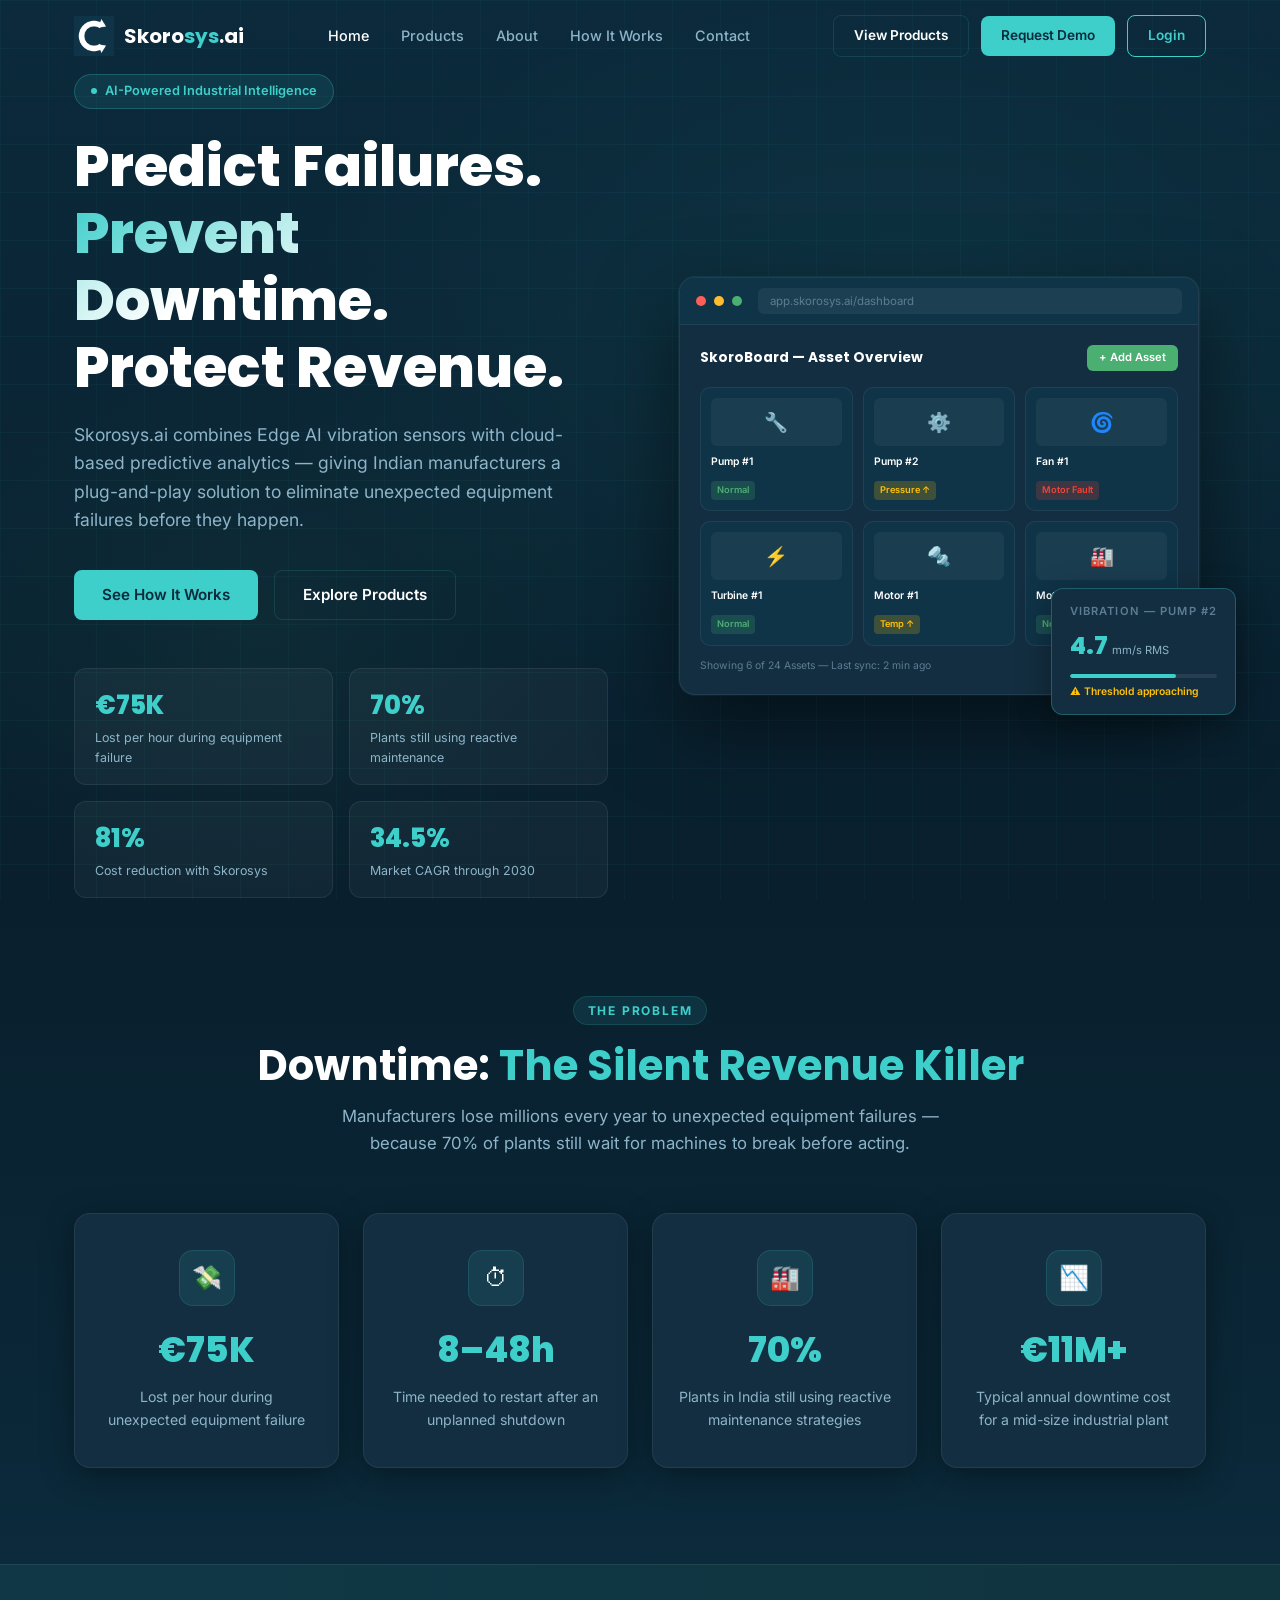
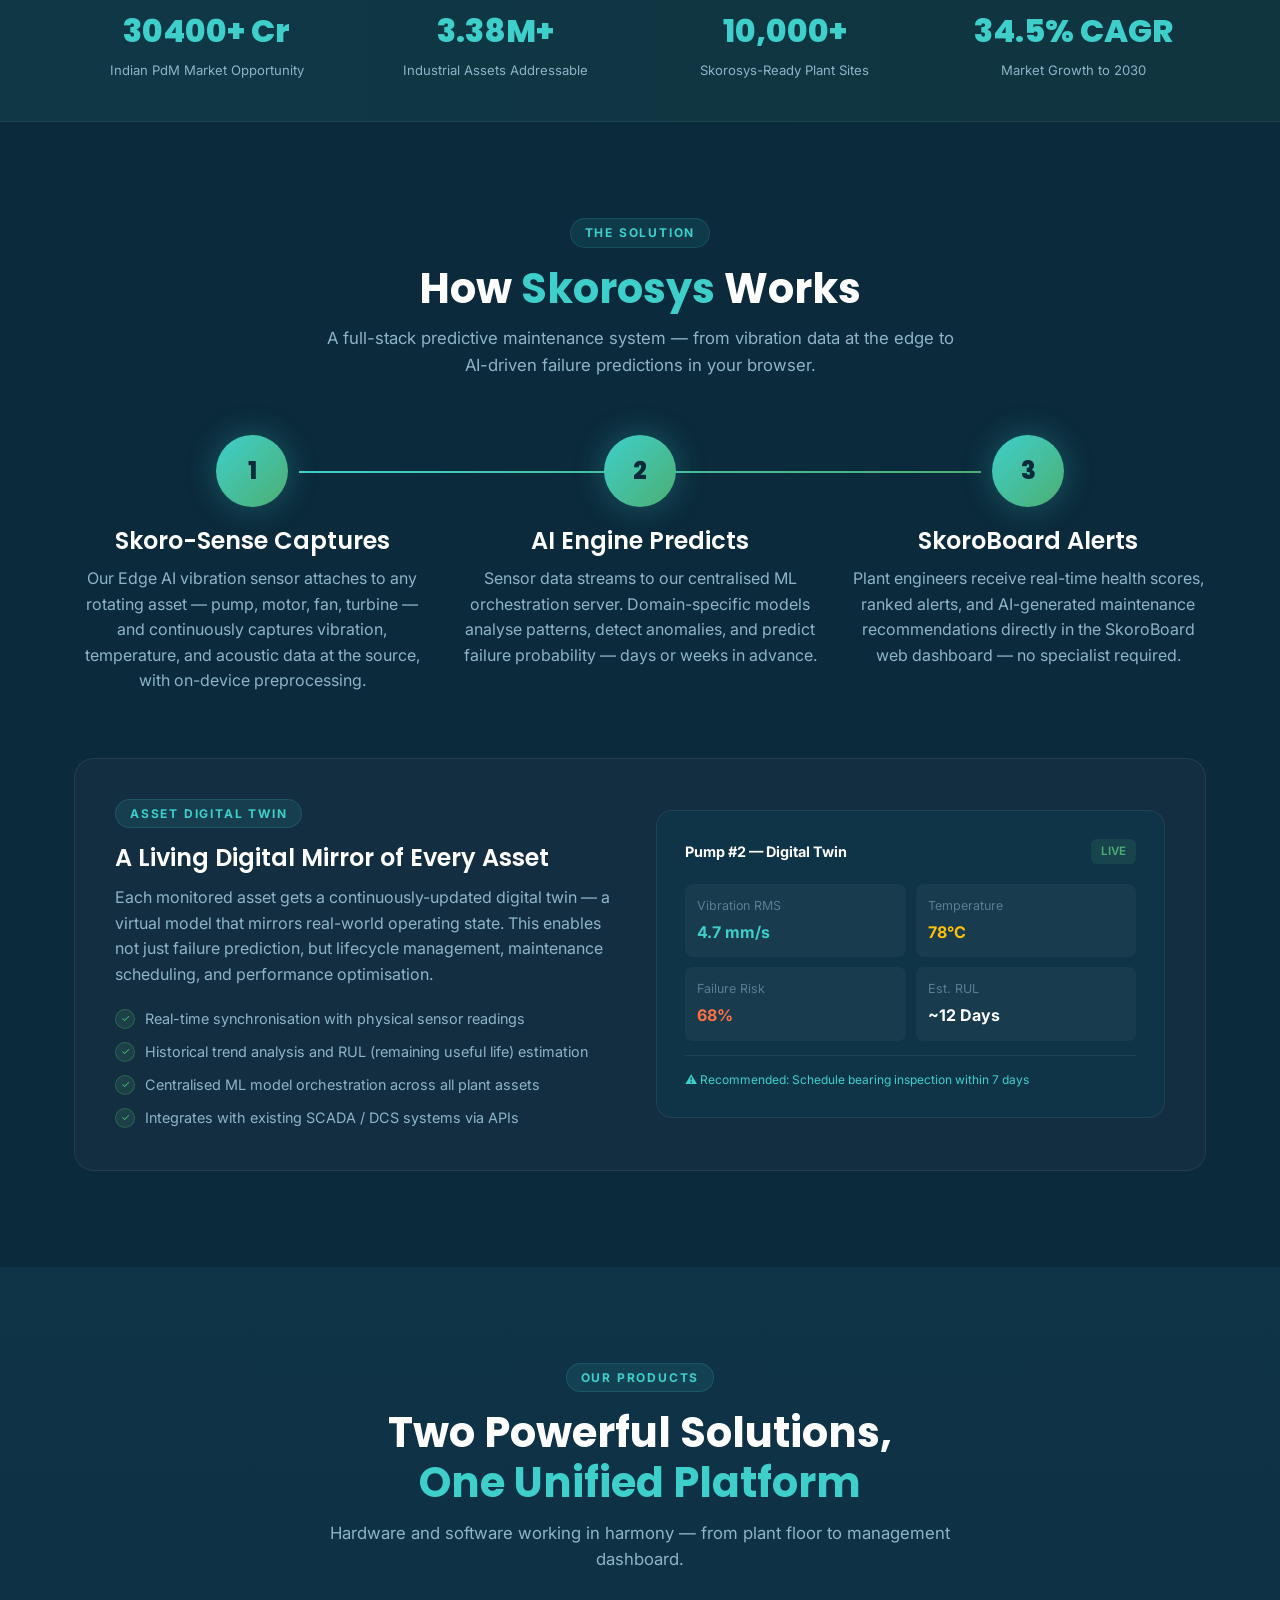
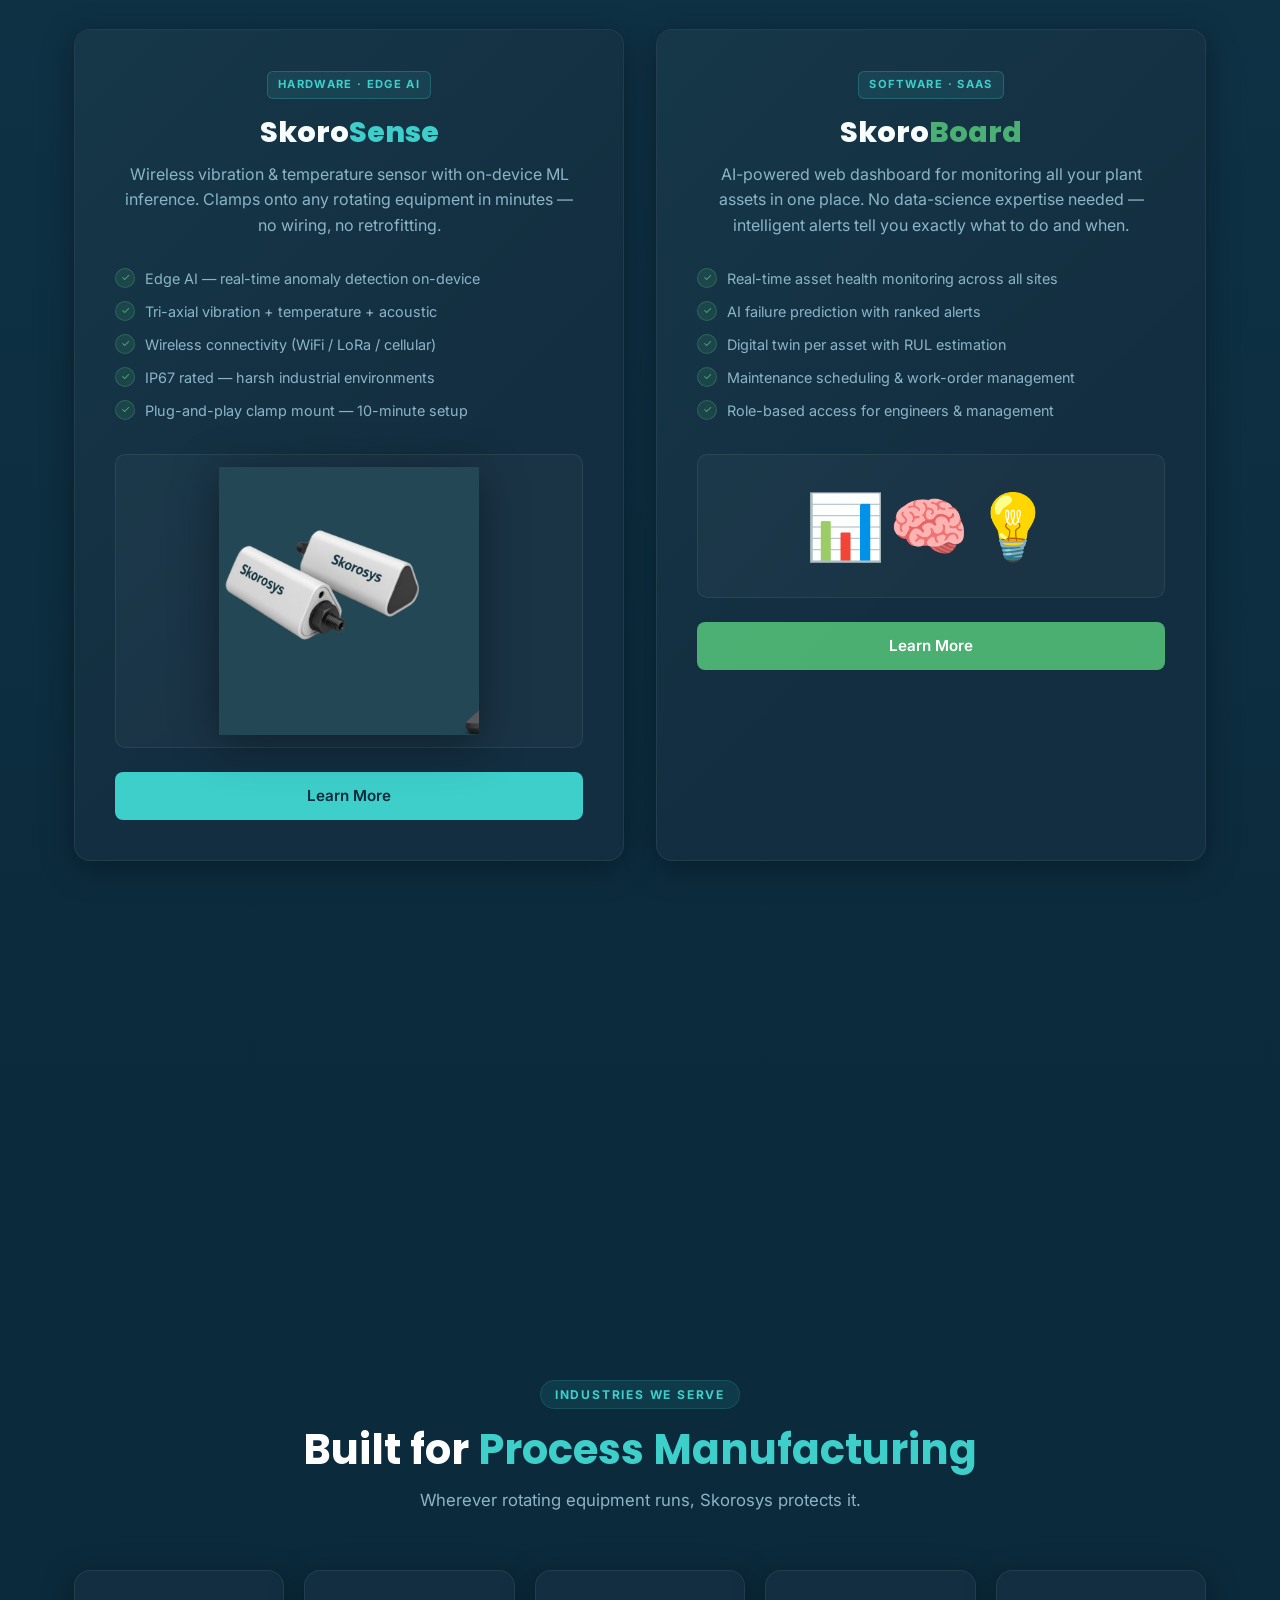
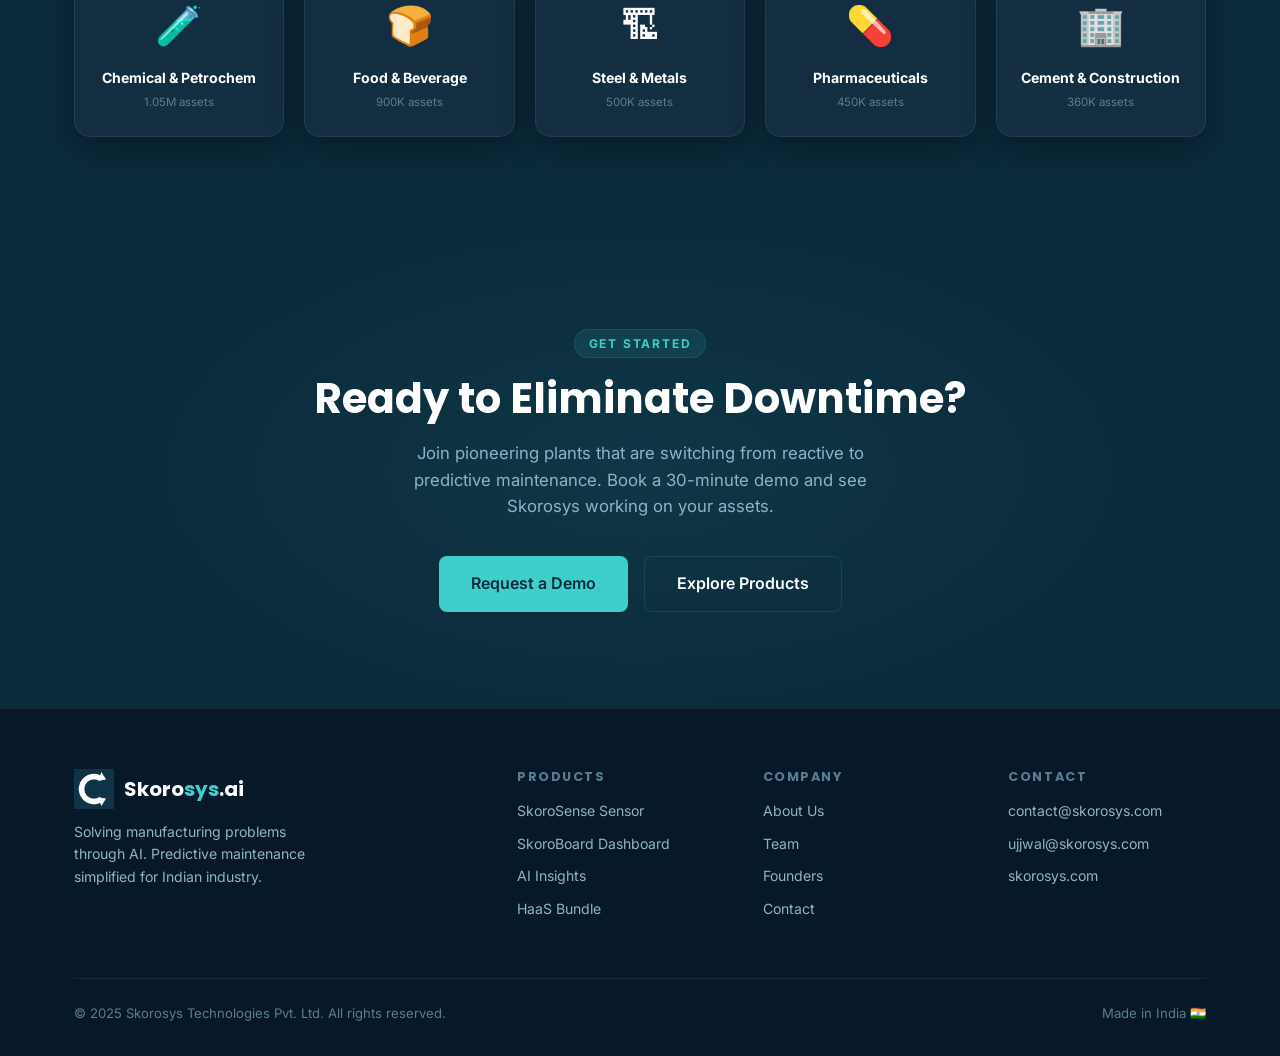
==== commit 942a7f44: "Convert all currency amounts from Rupees to Euros across website index.html: ₹70L→€75K, ₹100+Cr→€11M" ====
--- a/index.html
+++ b/index.html
@@ -64,7 +64,7 @@
 
         <div class="hero-stats">
           <div class="hero-stat">
-            <div class="hero-stat-num">₹70L</div>
+            <div class="hero-stat-num">€75K</div>
             <div class="hero-stat-label">Lost per hour during equipment failure</div>
           </div>
           <div class="hero-stat">
@@ -150,12 +150,12 @@
     <div class="container text-center">
       <span class="section-label">The Problem</span>
       <h2 class="section-title">Downtime: <span class="text-accent">The Silent Revenue Killer</span></h2>
-      <p class="section-subtitle">Indian manufacturers lose crores every year to unexpected equipment failures — because 70% of plants still wait for machines to break before acting.</p>
+      <p class="section-subtitle">Manufacturers lose millions every year to unexpected equipment failures — because 70% of plants still wait for machines to break before acting.</p>
 
       <div class="problem-grid">
         <div class="card problem-card reveal">
           <div class="problem-icon">💸</div>
-          <div class="problem-num" data-counter="70" data-suffix=" Lakh">0</div>
+          <div class="problem-num">€75K</div>
           <p class="problem-desc">Lost per hour during unexpected equipment failure</p>
         </div>
         <div class="card problem-card reveal reveal-delay-1">
@@ -170,7 +170,7 @@
         </div>
         <div class="card problem-card reveal reveal-delay-3">
           <div class="problem-icon">📉</div>
-          <div class="problem-num">₹100+ Cr</div>
+          <div class="problem-num">€11M+</div>
           <p class="problem-desc">Typical annual downtime cost for a mid-size industrial plant</p>
         </div>
       </div>
@@ -322,27 +322,27 @@
         <div style="display:grid;grid-template-columns:repeat(4,1fr);gap:20px;text-align:left;">
           <div>
             <div style="font-size:0.7rem;text-transform:uppercase;letter-spacing:0.12em;color:var(--text-muted);margin-bottom:6px;font-weight:700;">Hardware</div>
-            <div style="font-family:'Poppins',sans-serif;font-size:1.4rem;font-weight:800;color:var(--accent-cyan);">₹20,000</div>
+            <div style="font-family:'Poppins',sans-serif;font-size:1.4rem;font-weight:800;color:var(--accent-cyan);">€220</div>
             <div style="font-size:0.78rem;color:var(--text-secondary);">per sensor (one-time)</div>
           </div>
           <div>
             <div style="font-size:0.7rem;text-transform:uppercase;letter-spacing:0.12em;color:var(--text-muted);margin-bottom:6px;font-weight:700;">SaaSBoard</div>
-            <div style="font-family:'Poppins',sans-serif;font-size:1.4rem;font-weight:800;color:var(--accent-cyan);">₹5,000</div>
+            <div style="font-family:'Poppins',sans-serif;font-size:1.4rem;font-weight:800;color:var(--accent-cyan);">€55</div>
             <div style="font-size:0.78rem;color:var(--text-secondary);">per asset / month</div>
           </div>
           <div>
             <div style="font-size:0.7rem;text-transform:uppercase;letter-spacing:0.12em;color:var(--text-muted);margin-bottom:6px;font-weight:700;">AI Insights</div>
-            <div style="font-family:'Poppins',sans-serif;font-size:1.4rem;font-weight:800;color:var(--accent-cyan);">₹3,000</div>
+            <div style="font-family:'Poppins',sans-serif;font-size:1.4rem;font-weight:800;color:var(--accent-cyan);">€33</div>
             <div style="font-size:0.78rem;color:var(--text-secondary);">per asset / month add-on</div>
           </div>
           <div>
             <div style="font-size:0.7rem;text-transform:uppercase;letter-spacing:0.12em;color:var(--text-muted);margin-bottom:6px;font-weight:700;">HaaS Bundle</div>
-            <div style="font-family:'Poppins',sans-serif;font-size:1.4rem;font-weight:800;color:var(--accent-cyan);">₹2,000</div>
+            <div style="font-family:'Poppins',sans-serif;font-size:1.4rem;font-weight:800;color:var(--accent-cyan);">€22</div>
             <div style="font-size:0.78rem;color:var(--text-secondary);">per sensor / month</div>
           </div>
         </div>
         <div style="margin-top:24px;padding:16px 20px;background:rgba(76,175,114,0.1);border:1px solid rgba(76,175,114,0.2);border-radius:10px;font-size:0.88rem;color:var(--accent-green);font-weight:600;">
-          Customer ROI: Save ₹91 Lakh per asset annually (81% cost reduction vs. reactive maintenance)
+          Customer ROI: Save €100K per asset annually (81% cost reduction vs. reactive maintenance)
         </div>
       </div>
     </div>
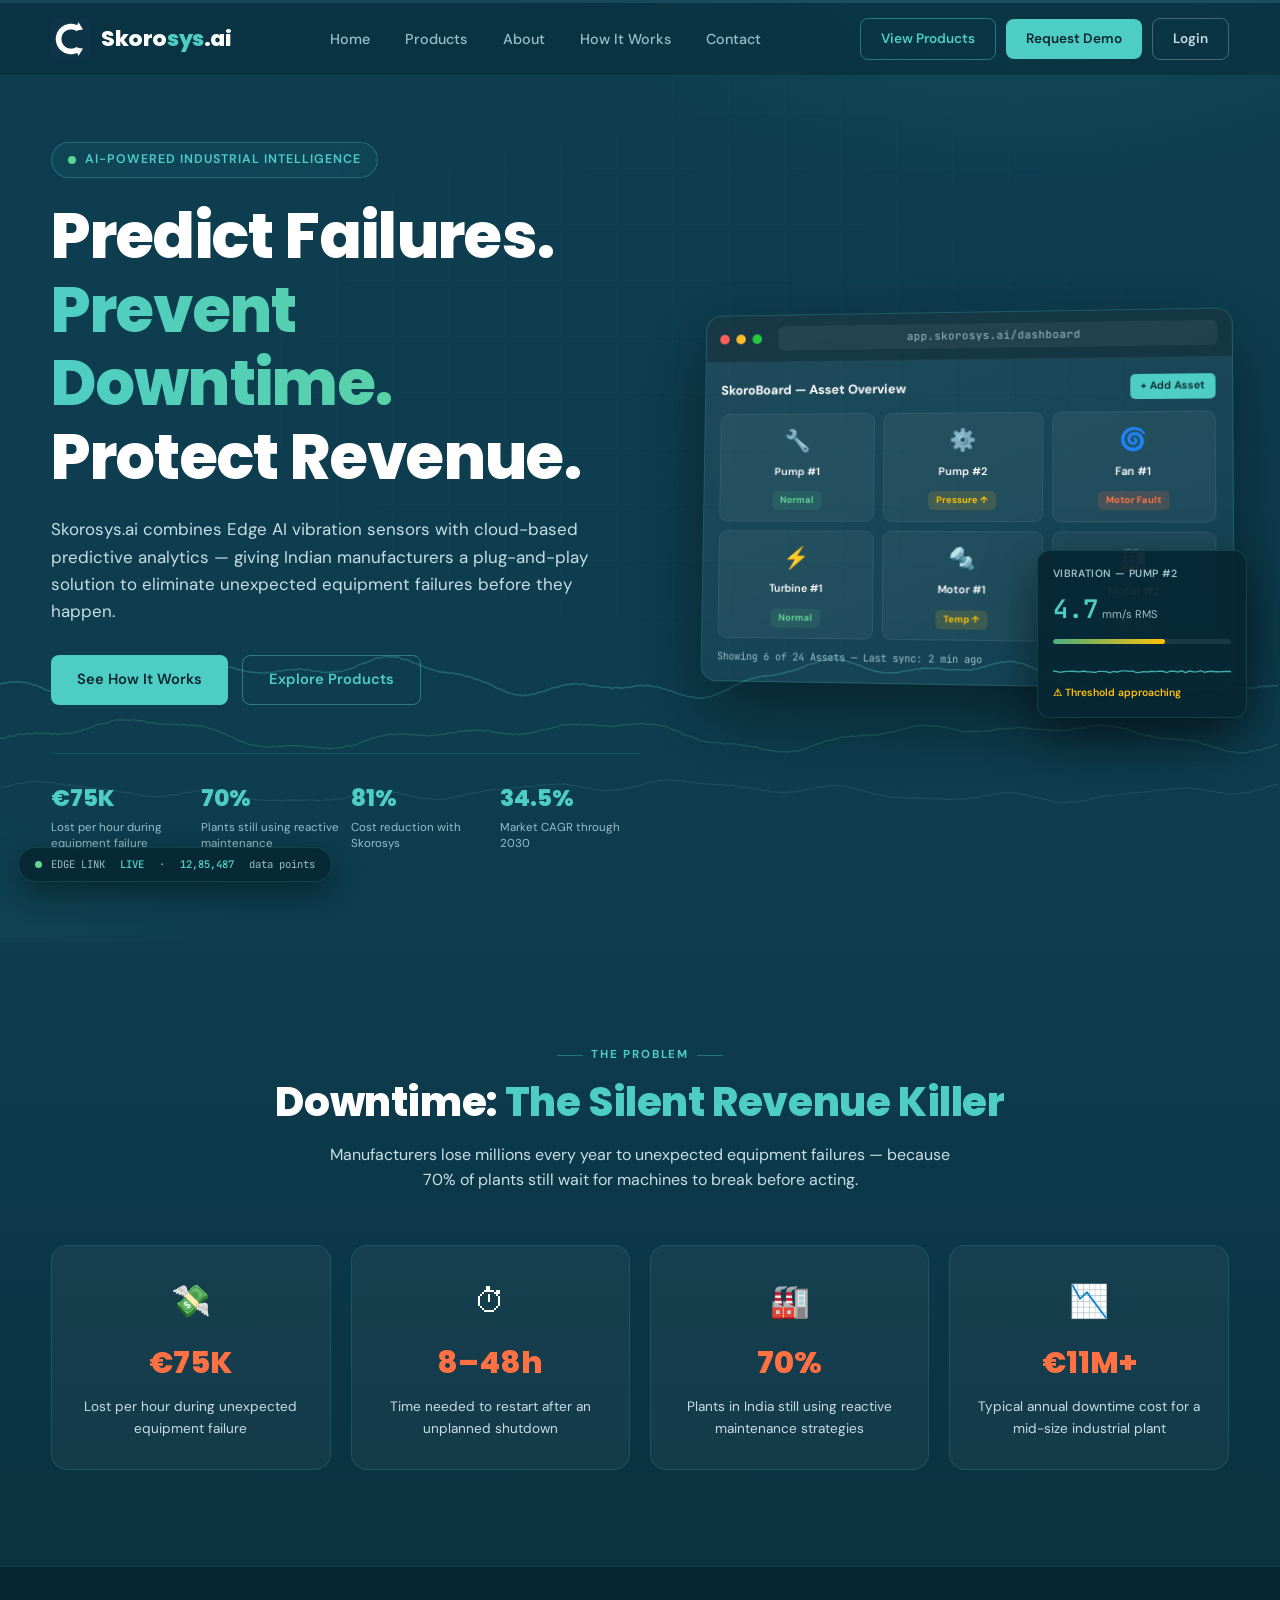
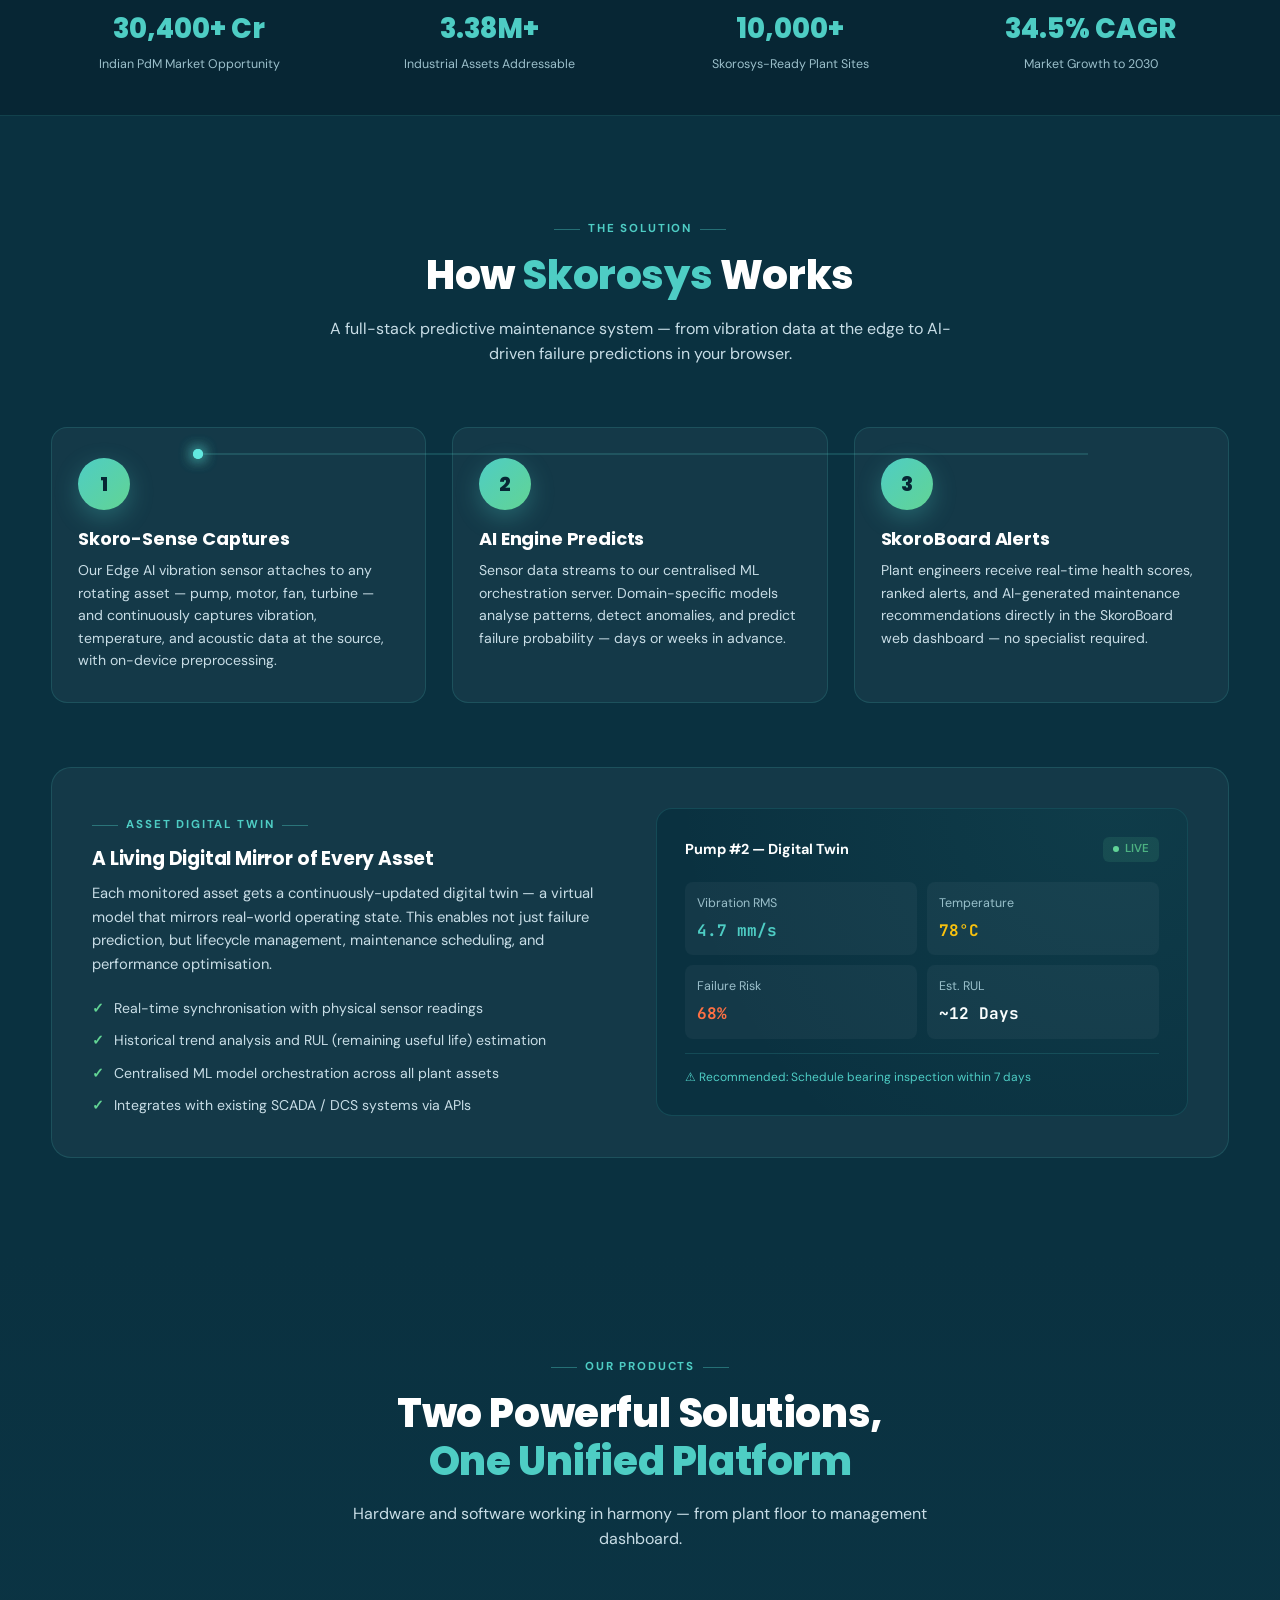
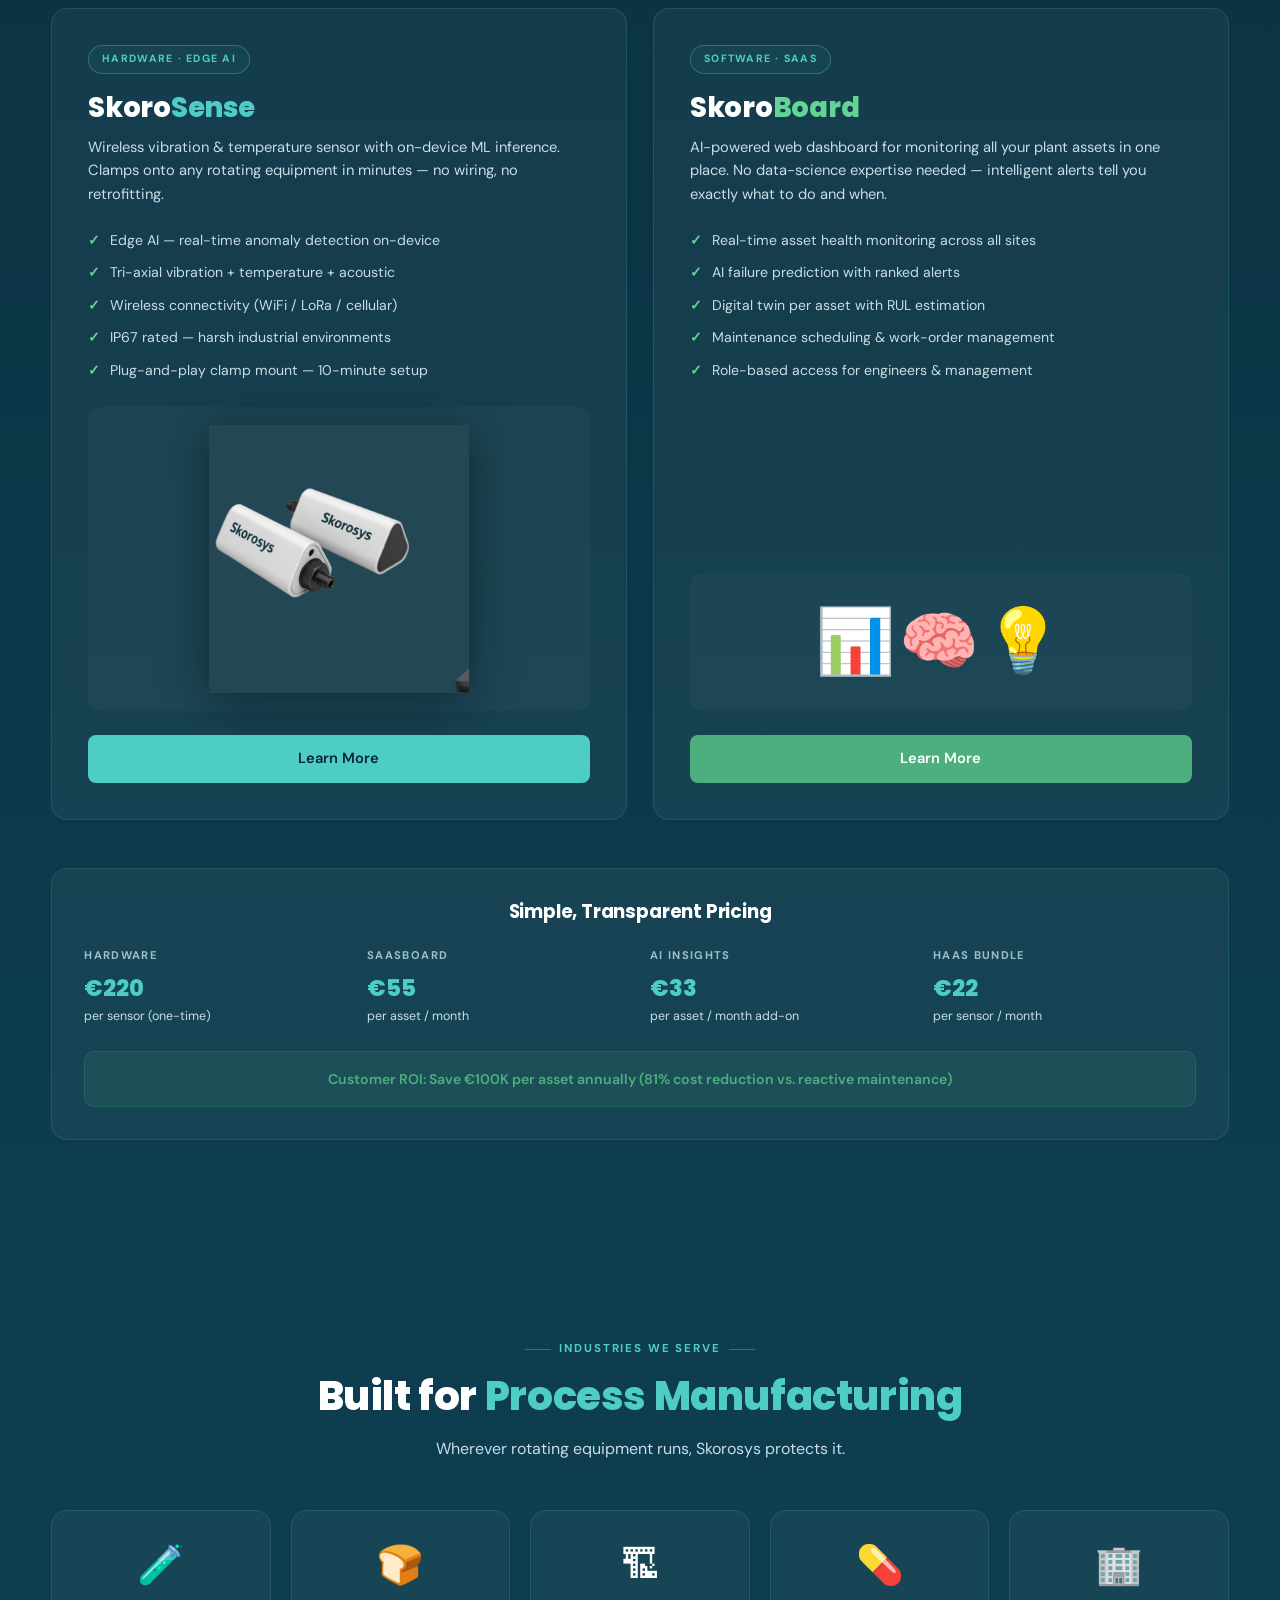
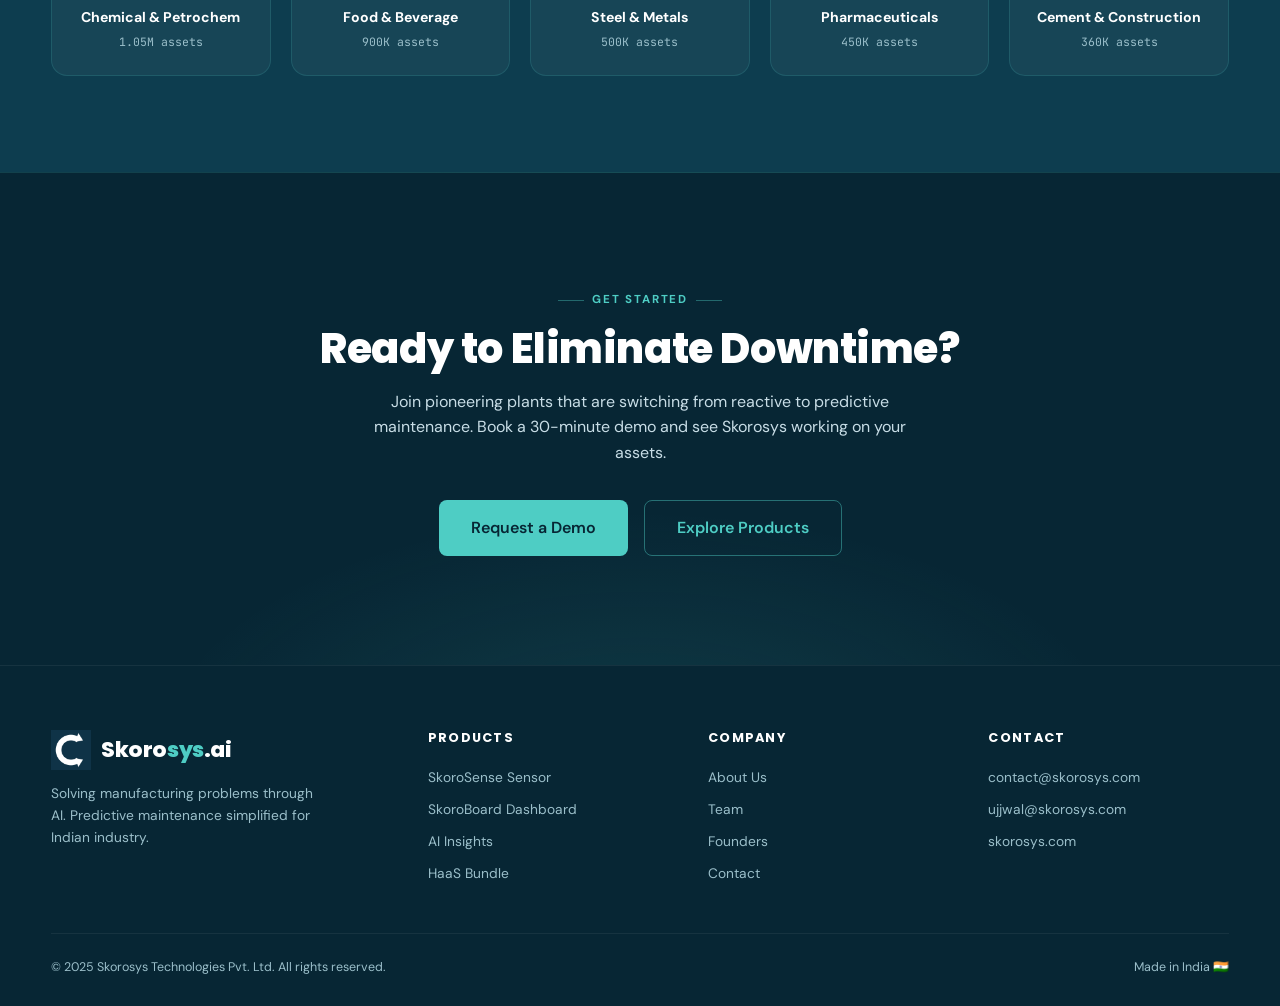
==== commit facd06d5: "Update index.html" ====
--- a/index.html
+++ b/index.html
@@ -5,14 +5,572 @@
   <meta name="viewport" content="width=device-width, initial-scale=1.0" />
   <title>Skorosys.ai — Predictive Maintenance Simplified</title>
   <meta name="description" content="Skorosys.ai delivers AI-powered predictive maintenance with Edge AI sensors and cloud dashboards. Zero downtime for industrial plants." />
-  <link rel="stylesheet" href="css/styles.css" />
   <link rel="icon" type="image/png" href="images/favicon-32.png" />
   <link rel="apple-touch-icon" href="images/favicon-192.png" />
+  <link rel="preconnect" href="https://fonts.googleapis.com">
+  <link rel="preconnect" href="https://fonts.gstatic.com" crossorigin>
+  <link href="https://fonts.googleapis.com/css2?family=Poppins:wght@600;700;800&family=DM+Sans:opsz,wght@9..40,300;9..40,400;9..40,500;9..40,700&family=JetBrains+Mono:wght@400;600&display=swap" rel="stylesheet">
+
+  <style>
+  /* ============================================================
+     SKOROSYS — LIVE PLANT INTERFACE
+     The page itself behaves like a monitored asset:
+     telemetry, anomalies, alerts, and self-healing — all ambient.
+     Palette unchanged: deep industrial teal + cyan/green signal.
+     ============================================================ */
+  :root{
+    --bg-primary:#0d3d4f;
+    --bg-secondary:#0a3140;
+    --bg-deep:#072634;
+    --bg-card:rgba(255,255,255,0.045);
+    --border-card:rgba(78,205,196,0.16);
+    --accent-cyan:#4ecdc4;
+    --accent-cyan-bright:#5be8df;
+    --accent-green:#4caf7d;
+    --accent-green-bright:#62d494;
+    --warn:#ffc107;
+    --danger:#ff7043;
+    --text-primary:#ffffff;
+    --text-secondary:#c8dde6;
+    --text-muted:#9bbfca;
+    --mono:'JetBrains Mono',monospace;
+    --display:'Poppins',sans-serif;
+    --body:'DM Sans',sans-serif;
+    --nav-h:72px;
+  }
+
+  *{margin:0;padding:0;box-sizing:border-box;}
+  html{scroll-behavior:smooth;}
+  body{
+    background:var(--bg-primary);
+    color:var(--text-primary);
+    font-family:var(--body);
+    overflow-x:hidden;
+    line-height:1.6;
+  }
+  ::selection{background:rgba(78,205,196,0.35);color:#fff;}
+  img{max-width:100%;}
+  a{color:inherit;}
+  ul{list-style:none;}
+
+  .container{width:min(1180px,92%);margin:0 auto;}
+  .section{padding:96px 0;position:relative;}
+  .text-center{text-align:center;}
+  .text-accent{color:var(--accent-cyan);}
+  .text-green{color:var(--accent-green-bright);}
+
+  h1,h2,h3,h4,h5{font-family:var(--display);line-height:1.18;letter-spacing:-0.01em;}
+
+  /* ---------- SIGNAL RAIL (scroll progress as live signal) ---------- */
+  .signal-rail{
+    position:fixed;top:0;left:0;right:0;height:3px;z-index:300;
+    background:rgba(255,255,255,0.05);
+  }
+  .signal-rail .fill{
+    height:100%;width:0%;
+    background:linear-gradient(90deg,var(--accent-cyan),var(--accent-green-bright));
+    box-shadow:0 0 12px rgba(78,205,196,0.8);
+    transition:width 80ms linear;
+  }
+
+  /* ---------- NAV ---------- */
+  .nav{
+    position:fixed;top:3px;left:0;right:0;z-index:200;
+    background:rgba(10,49,64,0.78);
+    backdrop-filter:blur(14px);-webkit-backdrop-filter:blur(14px);
+    border-bottom:1px solid rgba(78,205,196,0.1);
+    transition:background .3s,box-shadow .3s;
+  }
+  .nav.scrolled{background:rgba(7,38,52,0.92);box-shadow:0 8px 32px rgba(0,0,0,0.35);}
+  .nav-inner{display:flex;align-items:center;justify-content:space-between;height:var(--nav-h);}
+  .nav-logo{display:flex;align-items:center;gap:10px;text-decoration:none;}
+  .nav-logo-text{font-family:var(--display);font-weight:800;font-size:1.35rem;letter-spacing:-0.02em;}
+  .nav-logo-text span{color:var(--accent-cyan);}
+  .nav-links{display:flex;gap:2.2rem;}
+  .nav-links a{
+    text-decoration:none;color:var(--text-muted);font-size:0.9rem;font-weight:500;
+    position:relative;padding:4px 0;transition:color .2s;
+  }
+  .nav-links a::after{
+    content:'';position:absolute;left:0;bottom:-2px;height:2px;width:0;
+    background:var(--accent-cyan);transition:width .25s ease;border-radius:2px;
+  }
+  .nav-links a:hover{color:var(--text-primary);}
+  .nav-links a:hover::after{width:100%;}
+  .nav-cta{display:flex;gap:10px;align-items:center;}
+
+  .btn{
+    display:inline-flex;align-items:center;gap:8px;text-decoration:none;
+    font-weight:600;font-size:0.92rem;padding:12px 26px;border-radius:8px;
+    transition:transform .2s ease,box-shadow .2s ease,background .2s,color .2s,border-color .2s;
+    will-change:transform;position:relative;overflow:hidden;
+  }
+  .btn-primary{background:var(--accent-cyan);color:var(--bg-deep);}
+  .btn-primary:hover{background:var(--accent-cyan-bright);box-shadow:0 10px 30px rgba(78,205,196,0.35);}
+  .btn-green{background:var(--accent-green);color:#fff;}
+  .btn-green:hover{background:var(--accent-green-bright);box-shadow:0 10px 30px rgba(76,175,125,0.35);}
+  .btn-outline{border:1px solid rgba(78,205,196,0.45);color:var(--accent-cyan);}
+  .btn-outline:hover{background:rgba(78,205,196,0.1);border-color:var(--accent-cyan);}
+  .btn-login{border:1px solid rgba(255,255,255,0.25);color:var(--text-secondary);}
+  .btn-login:hover{border-color:#fff;color:#fff;}
+  .btn-sm{padding:9px 20px;font-size:0.85rem;}
+  .btn-lg{padding:14px 32px;font-size:1rem;}
+
+  .hamburger{display:none;flex-direction:column;gap:5px;cursor:pointer;padding:8px;}
+  .hamburger span{width:24px;height:2px;background:var(--text-primary);border-radius:2px;transition:transform .3s,opacity .3s;}
+  .hamburger.open span:nth-child(1){transform:translateY(7px) rotate(45deg);}
+  .hamburger.open span:nth-child(2){opacity:0;}
+  .hamburger.open span:nth-child(3){transform:translateY(-7px) rotate(-45deg);}
+
+  .mobile-menu{
+    display:none;position:fixed;top:calc(var(--nav-h) + 3px);left:0;right:0;z-index:190;
+    background:rgba(7,38,52,0.97);backdrop-filter:blur(16px);
+    border-bottom:1px solid var(--border-card);
+    padding:18px 6% 26px;flex-direction:column;gap:6px;
+    transform:translateY(-8px);opacity:0;pointer-events:none;
+    transition:transform .25s ease,opacity .25s ease;
+  }
+  .mobile-menu.open{transform:translateY(0);opacity:1;pointer-events:auto;}
+  .mobile-menu a{
+    text-decoration:none;color:var(--text-secondary);font-weight:500;
+    padding:12px 4px;border-bottom:1px solid rgba(255,255,255,0.06);
+  }
+  .mobile-menu a:hover{color:var(--accent-cyan);}
+
+  /* ---------- HERO ---------- */
+  .hero{
+    min-height:100vh;display:flex;align-items:center;
+    padding:calc(var(--nav-h) + 70px) 0 90px;position:relative;overflow:hidden;
+    background:
+      radial-gradient(900px 500px at 80% -10%,rgba(78,205,196,0.10),transparent 60%),
+      radial-gradient(700px 500px at -10% 110%,rgba(76,175,125,0.08),transparent 60%),
+      var(--bg-primary);
+  }
+  /* live waveform canvas — the page's pulse */
+  #waveCanvas{
+    position:absolute;inset:0;width:100%;height:100%;
+    opacity:0.5;pointer-events:none;
+  }
+  .hero-grid-bg{
+    position:absolute;inset:0;pointer-events:none;opacity:0.5;
+    background-image:
+      linear-gradient(rgba(78,205,196,0.05) 1px,transparent 1px),
+      linear-gradient(90deg,rgba(78,205,196,0.05) 1px,transparent 1px);
+    background-size:56px 56px;
+    mask-image:radial-gradient(ellipse 80% 70% at 50% 40%,black 30%,transparent 75%);
+    -webkit-mask-image:radial-gradient(ellipse 80% 70% at 50% 40%,black 30%,transparent 75%);
+    transition:transform .4s ease-out;
+  }
+  /* anomaly sweep — a red scanline that crosses the hero when an anomaly fires */
+  .anomaly-sweep{
+    position:absolute;top:0;bottom:0;width:2px;left:-5%;
+    background:linear-gradient(180deg,transparent,rgba(255,112,67,0.9),transparent);
+    box-shadow:0 0 24px rgba(255,112,67,0.7);
+    opacity:0;pointer-events:none;
+  }
+  .anomaly-sweep.run{animation:sweep 1.6s ease-in-out;}
+  @keyframes sweep{
+    0%{left:-5%;opacity:0;}
+    15%{opacity:1;}
+    85%{opacity:1;}
+    100%{left:105%;opacity:0;}
+  }
+
+  .hero-content{
+    position:relative;z-index:2;
+    display:grid;grid-template-columns:1.05fr 0.95fr;gap:56px;align-items:center;
+  }
+  .hero-badge{
+    display:inline-flex;align-items:center;gap:9px;
+    font-size:0.78rem;font-weight:600;letter-spacing:0.08em;text-transform:uppercase;
+    color:var(--accent-cyan);
+    border:1px solid rgba(78,205,196,0.3);border-radius:99px;
+    padding:7px 16px;margin-bottom:22px;
+    background:rgba(78,205,196,0.06);
+  }
+  .hero-badge .dot{
+    width:8px;height:8px;border-radius:50%;background:var(--accent-green-bright);
+    animation:pulse-dot 2s ease-in-out infinite;
+  }
+  @keyframes pulse-dot{
+    0%,100%{box-shadow:0 0 0 0 rgba(98,212,148,0.6);}
+    50%{box-shadow:0 0 0 7px rgba(98,212,148,0);}
+  }
+  .hero-title{
+    font-size:clamp(2.4rem,5vw,3.9rem);font-weight:800;margin-bottom:22px;
+  }
+  .hero-title .line{display:block;overflow:hidden;}
+  .hero-title .line>span{display:inline-block;transform:translateY(110%);animation:riseUp .9s cubic-bezier(.2,.7,.2,1) forwards;}
+  .hero-title .line:nth-child(2)>span{animation-delay:.12s;}
+  .hero-title .line:nth-child(3)>span{animation-delay:.24s;}
+  @keyframes riseUp{to{transform:translateY(0);}}
+  .grad{
+    background:linear-gradient(92deg,var(--accent-cyan) 0%,var(--accent-green-bright) 100%);
+    -webkit-background-clip:text;background-clip:text;color:transparent;
+  }
+  .hero-desc{color:var(--text-secondary);font-size:1.06rem;max-width:540px;margin-bottom:30px;}
+  .hero-actions{display:flex;gap:14px;flex-wrap:wrap;margin-bottom:48px;}
+
+  .hero-stats{
+    display:grid;grid-template-columns:repeat(4,1fr);gap:10px;
+    border-top:1px solid rgba(78,205,196,0.15);padding-top:26px;
+  }
+  .hero-stat-num{
+    font-family:var(--display);font-weight:800;font-size:1.45rem;color:var(--accent-cyan);
+  }
+  .hero-stat-label{font-size:0.72rem;color:var(--text-muted);line-height:1.4;margin-top:3px;}
+
+  /* ---------- DASHBOARD MOCKUP (now alive) ---------- */
+  .hero-visual{position:relative;perspective:1200px;}
+  .dashboard-mockup{
+    background:linear-gradient(160deg,rgba(255,255,255,0.07),rgba(255,255,255,0.025));
+    border:1px solid var(--border-card);border-radius:16px;overflow:hidden;
+    box-shadow:0 30px 80px rgba(0,0,0,0.45);
+    transform:rotateY(-6deg) rotateX(3deg);
+    transition:transform .5s ease;
+    position:relative;
+  }
+  .hero-visual:hover .dashboard-mockup{transform:rotateY(0deg) rotateX(0deg);}
+  /* dashboard scanline — like a CRT refresh, very subtle */
+  .dashboard-mockup::after{
+    content:'';position:absolute;left:0;right:0;height:60px;top:-60px;
+    background:linear-gradient(180deg,transparent,rgba(78,205,196,0.06),transparent);
+    animation:scan 6s linear infinite;pointer-events:none;
+  }
+  @keyframes scan{0%{top:-60px;}100%{top:110%;}}
+  .mockup-bar{
+    display:flex;align-items:center;gap:7px;padding:11px 14px;
+    background:rgba(0,0,0,0.25);border-bottom:1px solid rgba(255,255,255,0.06);
+  }
+  .mockup-bar span[class^="dot-"]{width:10px;height:10px;border-radius:50%;}
+  .dot-red{background:#ff5f57;}.dot-yellow{background:#febc2e;}.dot-green{background:#28c840;}
+  .url-bar{
+    margin-left:10px;font-family:var(--mono);font-size:0.68rem;color:var(--text-muted);
+    background:rgba(255,255,255,0.06);padding:4px 14px;border-radius:6px;flex:1;text-align:center;
+  }
+  .mockup-body{padding:16px;}
+  .mockup-header{display:flex;justify-content:space-between;align-items:center;margin-bottom:12px;}
+  .mockup-title{font-weight:700;font-size:0.82rem;}
+  .mockup-btn{
+    font-size:0.66rem;font-weight:600;color:var(--bg-deep);background:var(--accent-cyan);
+    padding:4px 10px;border-radius:5px;
+  }
+  .mockup-grid{display:grid;grid-template-columns:repeat(3,1fr);gap:9px;}
+  .mockup-asset{
+    background:rgba(255,255,255,0.045);border:1px solid rgba(255,255,255,0.07);
+    border-radius:9px;padding:10px;text-align:center;
+    transition:border-color .3s,transform .3s;
+  }
+  .mockup-asset.alerting{border-color:rgba(255,112,67,0.6);animation:alertPulse 1s ease-in-out 3;}
+  @keyframes alertPulse{50%{box-shadow:0 0 18px rgba(255,112,67,0.35);transform:scale(1.03);}}
+  .mockup-asset-img{font-size:1.35rem;margin-bottom:5px;}
+  .mockup-asset-name{font-size:0.68rem;font-weight:600;margin-bottom:5px;}
+  .mockup-asset-status{
+    display:inline-block;font-size:0.58rem;font-weight:700;padding:2px 8px;border-radius:5px;
+  }
+  .status-normal{background:rgba(76,175,125,0.16);color:var(--accent-green-bright);}
+  .status-warning{background:rgba(255,193,7,0.14);color:var(--warn);}
+  .status-danger{background:rgba(255,112,67,0.16);color:var(--danger);}
+  .mockup-foot{font-size:0.65rem;color:var(--text-muted);margin-top:10px;font-family:var(--mono);}
+
+  /* floating live sensor card */
+  .sensor-float{
+    position:absolute;right:-18px;bottom:-34px;width:210px;
+    background:rgba(7,38,52,0.95);border:1px solid var(--border-card);
+    border-radius:13px;padding:15px;box-shadow:0 18px 50px rgba(0,0,0,0.5);
+    animation:floaty 5s ease-in-out infinite;z-index:3;
+  }
+  @keyframes floaty{0%,100%{transform:translateY(0);}50%{transform:translateY(-10px);}}
+  .sensor-float-title{font-size:0.66rem;color:var(--text-muted);font-weight:600;letter-spacing:0.04em;text-transform:uppercase;margin-bottom:6px;}
+  .sensor-float-val{font-family:var(--mono);font-weight:600;font-size:1.6rem;color:var(--accent-cyan);transition:color .3s;}
+  .sensor-float.hot .sensor-float-val{color:var(--danger);}
+  .sensor-float-unit{font-size:0.7rem;color:var(--text-muted);}
+  .sensor-float-bar{height:5px;background:rgba(255,255,255,0.08);border-radius:4px;margin-top:9px;overflow:hidden;}
+  .sensor-float-fill{
+    height:100%;width:62%;border-radius:4px;
+    background:linear-gradient(90deg,var(--accent-green),var(--warn));
+    transition:width .6s cubic-bezier(.2,.7,.2,1),background .4s;
+  }
+  .sensor-float.hot .sensor-float-fill{background:linear-gradient(90deg,var(--warn),var(--danger));}
+  .sensor-float-note{font-size:0.65rem;color:var(--warn);margin-top:7px;font-weight:600;}
+  #sensorSpark{display:block;width:100%;height:26px;margin-top:8px;opacity:0.9;}
+
+  /* ---------- ANOMALY TOAST (the product demoing itself) ---------- */
+  .toast-stack{
+    position:fixed;right:18px;bottom:18px;z-index:400;
+    display:flex;flex-direction:column;gap:10px;align-items:flex-end;pointer-events:none;
+  }
+  .toast{
+    background:rgba(7,38,52,0.97);border:1px solid rgba(255,112,67,0.45);
+    border-left:3px solid var(--danger);
+    border-radius:11px;padding:12px 16px;max-width:330px;
+    box-shadow:0 16px 50px rgba(0,0,0,0.55);
+    font-size:0.8rem;color:var(--text-secondary);
+    transform:translateX(120%);transition:transform .45s cubic-bezier(.2,.8,.25,1);
+  }
+  .toast.ok{border-color:rgba(76,175,125,0.45);border-left-color:var(--accent-green-bright);}
+  .toast.show{transform:translateX(0);}
+  .toast b{color:var(--text-primary);font-weight:700;display:block;margin-bottom:2px;font-size:0.82rem;}
+  .toast .t-mono{font-family:var(--mono);font-size:0.68rem;color:var(--text-muted);display:block;margin-top:4px;}
+
+  /* ---------- EDGE LINK PILL (ambient telemetry) ---------- */
+  .edge-pill{
+    position:fixed;left:18px;bottom:18px;z-index:400;
+    display:flex;align-items:center;gap:9px;
+    background:rgba(7,38,52,0.92);border:1px solid var(--border-card);
+    border-radius:99px;padding:8px 16px;
+    font-family:var(--mono);font-size:0.66rem;color:var(--text-muted);
+    box-shadow:0 10px 30px rgba(0,0,0,0.4);
+  }
+  .edge-pill .led{
+    width:7px;height:7px;border-radius:50%;background:var(--accent-green-bright);
+    animation:pulse-dot 1.6s ease-in-out infinite;
+  }
+  .edge-pill b{color:var(--accent-cyan);font-weight:600;}
+
+  /* ---------- SECTION CHROME ---------- */
+  .section-label{
+    display:inline-flex;align-items:center;gap:8px;
+    font-size:0.72rem;font-weight:700;letter-spacing:0.16em;text-transform:uppercase;
+    color:var(--accent-cyan);margin-bottom:14px;
+  }
+  .section-label::before,.section-label::after{
+    content:'';height:1px;width:26px;background:rgba(78,205,196,0.4);
+  }
+  .section-title{font-size:clamp(1.7rem,3.4vw,2.5rem);font-weight:800;margin-bottom:16px;}
+  .section-subtitle{color:var(--text-secondary);max-width:640px;margin:0 auto 8px;font-size:1rem;}
+
+  .card{
+    background:var(--bg-card);border:1px solid var(--border-card);border-radius:16px;
+    transition:transform .35s ease,border-color .35s ease,box-shadow .35s ease;
+    position:relative;
+  }
+  .card:hover{border-color:rgba(78,205,196,0.4);box-shadow:0 18px 50px rgba(0,0,0,0.35);}
+
+  /* ---------- PROBLEM ---------- */
+  .problem-section{background:linear-gradient(180deg,var(--bg-primary),var(--bg-secondary));}
+  .problem-grid{display:grid;grid-template-columns:repeat(4,1fr);gap:20px;margin-top:52px;}
+  .problem-card{padding:30px 24px;text-align:center;}
+  .problem-card:hover{transform:translateY(-6px);}
+  .problem-icon{font-size:2rem;margin-bottom:12px;}
+  .problem-num{font-family:var(--display);font-weight:800;font-size:1.9rem;color:var(--danger);margin-bottom:8px;}
+  .problem-desc{font-size:0.85rem;color:var(--text-secondary);}
+
+  /* ---------- MARKET STRIP ---------- */
+  .market-strip{
+    background:var(--bg-deep);border-top:1px solid var(--border-card);border-bottom:1px solid var(--border-card);
+    padding:40px 0;position:relative;overflow:hidden;
+  }
+  .market-strip::before{
+    content:'';position:absolute;top:0;left:-40%;width:40%;height:1px;
+    background:linear-gradient(90deg,transparent,var(--accent-cyan),transparent);
+    animation:strip-run 4s linear infinite;
+  }
+  @keyframes strip-run{to{left:110%;}}
+  .market-strip-inner{display:grid;grid-template-columns:repeat(4,1fr);gap:24px;text-align:center;}
+  .market-item-num{font-family:var(--display);font-weight:800;font-size:1.7rem;color:var(--accent-cyan);}
+  .market-item-label{font-size:0.78rem;color:var(--text-muted);margin-top:4px;}
+
+  /* ---------- HOW IT WORKS ---------- */
+  .how-section{background:var(--bg-secondary);}
+  .how-steps{
+    display:grid;grid-template-columns:repeat(3,1fr);gap:26px;margin-top:60px;text-align:left;
+    position:relative;
+  }
+  /* data flow line: pulses travel sensor → AI → dashboard */
+  .how-steps::before{
+    content:'';position:absolute;top:26px;left:12%;right:12%;height:2px;
+    background:rgba(78,205,196,0.18);z-index:0;
+  }
+  .flow-pulse{
+    position:absolute;top:22px;left:12%;width:10px;height:10px;border-radius:50%;
+    background:var(--accent-cyan-bright);box-shadow:0 0 14px var(--accent-cyan);
+    animation:flow 3.2s cubic-bezier(.4,0,.6,1) infinite;z-index:1;
+  }
+  .flow-pulse.p2{animation-delay:1.6s;}
+  @keyframes flow{
+    0%{left:12%;opacity:0;}
+    8%{opacity:1;}
+    92%{opacity:1;}
+    100%{left:calc(88% - 10px);opacity:0;}
+  }
+  .how-step{position:relative;z-index:2;background:var(--bg-card);border:1px solid var(--border-card);border-radius:16px;padding:30px 26px;transition:transform .35s,border-color .35s;}
+  .how-step:hover{transform:translateY(-6px);border-color:rgba(78,205,196,0.4);}
+  .how-step-num{
+    width:52px;height:52px;border-radius:50%;display:flex;align-items:center;justify-content:center;
+    font-family:var(--display);font-weight:800;font-size:1.25rem;color:var(--bg-deep);
+    background:linear-gradient(135deg,var(--accent-cyan),var(--accent-green-bright));
+    margin-bottom:18px;box-shadow:0 8px 24px rgba(78,205,196,0.3);
+  }
+  .how-step h3{font-size:1.12rem;margin-bottom:10px;}
+  .how-step p{font-size:0.88rem;color:var(--text-secondary);}
+
+  /* ---------- DIGITAL TWIN PANEL ---------- */
+  .twin-panel{
+    margin-top:64px;padding:40px;background:var(--bg-card);
+    border:1px solid var(--border-card);border-radius:20px;text-align:left;
+  }
+  .twin-grid{display:grid;grid-template-columns:1fr 1fr;gap:32px;align-items:center;}
+  .twin-card{
+    background:var(--bg-secondary);border-radius:16px;padding:28px;border:1px solid var(--border-card);
+    position:relative;overflow:hidden;
+  }
+  .twin-card::before{ /* breathing glow = the twin is alive */
+    content:'';position:absolute;inset:-40%;
+    background:radial-gradient(circle at 70% 20%,rgba(78,205,196,0.07),transparent 55%);
+    animation:breathe 5s ease-in-out infinite;pointer-events:none;
+  }
+  @keyframes breathe{50%{opacity:0.4;transform:scale(1.06);}}
+  .twin-head{display:flex;justify-content:space-between;align-items:center;margin-bottom:20px;}
+  .twin-title{font-weight:700;font-size:0.9rem;}
+  .twin-live{
+    font-size:0.72rem;background:rgba(76,175,125,0.15);color:var(--accent-green);
+    padding:3px 10px;border-radius:6px;font-weight:600;
+    display:inline-flex;align-items:center;gap:6px;
+  }
+  .twin-live::before{content:'';width:6px;height:6px;border-radius:50%;background:var(--accent-green-bright);animation:pulse-dot 1.6s infinite;}
+  .twin-metrics{display:grid;grid-template-columns:1fr 1fr;gap:10px;font-size:0.78rem;}
+  .twin-metric{background:rgba(255,255,255,0.04);border-radius:8px;padding:12px;transition:background .3s;}
+  .twin-metric:hover{background:rgba(255,255,255,0.07);}
+  .twin-metric .k{color:var(--text-muted);margin-bottom:4px;}
+  .twin-metric .v{font-weight:700;font-size:1rem;font-family:var(--mono);}
+  .v-cyan{color:var(--accent-cyan);}
+  .v-warn{color:var(--warn);}
+  .v-danger{color:var(--danger);}
+  .twin-reco{margin-top:14px;padding-top:14px;border-top:1px solid var(--border-card);font-size:0.75rem;color:var(--accent-cyan);}
+  .product-feature{display:flex;gap:10px;align-items:flex-start;font-size:0.88rem;color:var(--text-secondary);}
+  .check{color:var(--accent-green-bright);font-weight:700;flex-shrink:0;}
+  .twin-list{margin-top:20px;display:flex;flex-direction:column;gap:10px;}
+
+  /* ---------- PRODUCTS ---------- */
+  .products-section{background:linear-gradient(180deg,var(--bg-secondary) 0%,var(--bg-primary) 100%);}
+  .products-grid{display:grid;grid-template-columns:1fr 1fr;gap:26px;margin-top:56px;text-align:left;}
+  .product-card{padding:36px;display:flex;flex-direction:column;transform-style:preserve-3d;}
+  .product-tag{
+    align-self:flex-start;font-size:0.66rem;font-weight:700;letter-spacing:0.12em;text-transform:uppercase;
+    color:var(--accent-cyan);border:1px solid rgba(78,205,196,0.35);border-radius:99px;
+    padding:5px 13px;margin-bottom:18px;background:rgba(78,205,196,0.05);
+  }
+  .product-name{font-size:1.7rem;font-weight:800;margin-bottom:12px;}
+  .product-desc{color:var(--text-secondary);font-size:0.92rem;margin-bottom:22px;}
+  .product-features{display:flex;flex-direction:column;gap:10px;margin-bottom:26px;}
+  .product-visual{
+    margin-top:auto;text-align:center;padding:18px;border-radius:12px;
+    background:rgba(255,255,255,0.03);
+  }
+  .product-visual img{
+    width:100%;max-width:260px;margin:0 auto;display:block;
+    filter:drop-shadow(0 8px 24px rgba(0,0,0,0.4));
+    transition:transform .4s ease;
+  }
+  .product-card:hover .product-visual img{transform:translateY(-6px) scale(1.03);}
+  .product-emoji{font-size:4rem;letter-spacing:4px;}
+  .product-cta{margin-top:24px;display:flex;gap:12px;}
+  .product-cta .btn{flex:1;justify-content:center;}
+
+  /* ---------- PRICING ---------- */
+  .pricing-panel{
+    margin-top:48px;padding:32px;background:var(--bg-card);
+    border:1px solid var(--border-card);border-radius:16px;
+  }
+  .pricing-panel h3{margin-bottom:24px;}
+  .pricing-grid{display:grid;grid-template-columns:repeat(4,1fr);gap:20px;text-align:left;}
+  .price-k{font-size:0.7rem;text-transform:uppercase;letter-spacing:0.12em;color:var(--text-muted);margin-bottom:6px;font-weight:700;}
+  .price-v{font-family:var(--display);font-size:1.4rem;font-weight:800;color:var(--accent-cyan);}
+  .price-sub{font-size:0.78rem;color:var(--text-secondary);}
+  .roi-banner{
+    margin-top:24px;padding:16px 20px;background:rgba(76,175,114,0.1);
+    border:1px solid rgba(76,175,114,0.2);border-radius:10px;
+    font-size:0.88rem;color:var(--accent-green);font-weight:600;
+  }
+
+  /* ---------- INDUSTRIES ---------- */
+  .industries-grid{display:grid;grid-template-columns:repeat(5,1fr);gap:20px;margin-top:48px;}
+  .industry-card{padding:24px;text-align:center;}
+  .industry-card:hover{transform:translateY(-6px) rotate(-0.5deg);}
+  .industry-icon{font-size:2.4rem;margin-bottom:10px;display:inline-block;transition:transform .35s ease;}
+  .industry-card:hover .industry-icon{transform:scale(1.18) rotate(6deg);}
+  .industry-name{font-weight:700;font-size:0.88rem;}
+  .industry-assets{font-size:0.72rem;color:var(--text-muted);margin-top:4px;font-family:var(--mono);}
+
+  /* ---------- CTA ---------- */
+  .cta-section{
+    padding:110px 0;text-align:center;position:relative;overflow:hidden;
+    background:
+      radial-gradient(700px 360px at 50% 120%,rgba(78,205,196,0.13),transparent 70%),
+      var(--bg-deep);
+    border-top:1px solid var(--border-card);
+  }
+  .cta-section h2{font-size:clamp(1.8rem,3.6vw,2.6rem);font-weight:800;margin-bottom:16px;}
+  .cta-section p{color:var(--text-secondary);max-width:560px;margin:0 auto 34px;}
+  .cta-actions{display:flex;gap:16px;justify-content:center;flex-wrap:wrap;}
+
+  /* ---------- FOOTER ---------- */
+  .footer{background:var(--bg-deep);padding:64px 0 28px;border-top:1px solid rgba(255,255,255,0.06);}
+  .footer-grid{display:grid;grid-template-columns:1.4fr 1fr 1fr 1fr;gap:40px;margin-bottom:44px;}
+  .footer-brand p{color:var(--text-muted);font-size:0.86rem;margin-top:12px;max-width:280px;}
+  .footer-col h5{font-size:0.8rem;text-transform:uppercase;letter-spacing:0.1em;color:var(--text-primary);margin-bottom:16px;}
+  .footer-col a{display:block;text-decoration:none;color:var(--text-muted);font-size:0.86rem;padding:5px 0;transition:color .2s,transform .2s;}
+  .footer-col a:hover{color:var(--accent-cyan);transform:translateX(3px);}
+  .footer-bottom{
+    display:flex;justify-content:space-between;flex-wrap:wrap;gap:10px;
+    border-top:1px solid rgba(255,255,255,0.06);padding-top:24px;
+    font-size:0.78rem;color:var(--text-muted);
+  }
+
+  /* ---------- REVEAL CHOREOGRAPHY ---------- */
+  .reveal{opacity:0;transform:translateY(34px);transition:opacity .8s cubic-bezier(.2,.7,.2,1),transform .8s cubic-bezier(.2,.7,.2,1);}
+  .reveal.visible{opacity:1;transform:translateY(0);}
+  .reveal-delay-1{transition-delay:.1s;}
+  .reveal-delay-2{transition-delay:.2s;}
+  .reveal-delay-3{transition-delay:.3s;}
+  .reveal-delay-4{transition-delay:.4s;}
+
+  /* ---------- RESPONSIVE ---------- */
+  @media(max-width:1024px){
+    .hero-content{grid-template-columns:1fr;gap:64px;}
+    .hero-visual{max-width:560px;margin:0 auto;}
+    .twin-grid{grid-template-columns:1fr;}
+    .industries-grid{grid-template-columns:repeat(3,1fr);}
+    .problem-grid,.market-strip-inner,.pricing-grid{grid-template-columns:repeat(2,1fr);}
+  }
+  @media(max-width:820px){
+    .nav-links,.nav-cta{display:none;}
+    .hamburger{display:flex;}
+    .mobile-menu{display:flex;}
+    .how-steps{grid-template-columns:1fr;}
+    .how-steps::before,.flow-pulse{display:none;}
+    .products-grid{grid-template-columns:1fr;}
+    .footer-grid{grid-template-columns:1fr 1fr;}
+    .edge-pill{display:none;}
+  }
+  @media(max-width:560px){
+    .hero-stats{grid-template-columns:repeat(2,1fr);gap:18px 10px;}
+    .industries-grid{grid-template-columns:repeat(2,1fr);}
+    .problem-grid,.market-strip-inner,.pricing-grid{grid-template-columns:1fr;}
+    .sensor-float{right:0;bottom:-44px;width:185px;}
+    .section{padding:72px 0;}
+    .footer-grid{grid-template-columns:1fr;}
+  }
+
+  /* ---------- ACCESSIBILITY ---------- */
+  a:focus-visible,.hamburger:focus-visible{outline:2px solid var(--accent-cyan);outline-offset:3px;border-radius:6px;}
+  @media(prefers-reduced-motion:reduce){
+    *,*::before,*::after{animation-duration:0.01ms !important;animation-iteration-count:1 !important;transition-duration:0.01ms !important;}
+    html{scroll-behavior:auto;}
+    .reveal{opacity:1;transform:none;}
+    .hero-title .line>span{transform:none;animation:none;}
+    #waveCanvas{display:none;}
+  }
+  </style>
 </head>
 <body>
 
+  <!-- scroll progress as a live signal rail -->
+  <div class="signal-rail" aria-hidden="true"><div class="fill" id="railFill"></div></div>
+
   <!-- ======== NAV ======== -->
-  <nav class="nav">
+  <nav class="nav" id="nav">
     <div class="container nav-inner">
       <a href="index.html" class="nav-logo" aria-label="Skorosys home">
         <img src="images/logo-icon.png" alt="Skorosys logo" style="width:40px;height:40px;object-fit:contain;">
@@ -28,21 +586,33 @@
       </ul>
 
       <div class="nav-cta">
-        <a href="products.html" class="btn btn-outline" style="padding:9px 20px;font-size:0.85rem;">View Products</a>
-        <a href="#contact" class="btn btn-primary" style="padding:9px 20px;font-size:0.85rem;">Request Demo</a>
-        <a href="https://skorosys.com/login" target="_blank" rel="noopener" class="btn btn-login" style="padding:9px 20px;font-size:0.85rem;">Login</a>
-      </div>
-
-      <div class="hamburger" role="button" aria-label="Toggle menu" tabindex="0">
+        <a href="products.html" class="btn btn-outline btn-sm">View Products</a>
+        <a href="#contact" class="btn btn-primary btn-sm">Request Demo</a>
+        <a href="https://skorosys.com/login" target="_blank" rel="noopener" class="btn btn-login btn-sm">Login</a>
+      </div>
+
+      <div class="hamburger" id="hamburger" role="button" aria-label="Toggle menu" tabindex="0">
         <span></span><span></span><span></span>
       </div>
     </div>
   </nav>
 
+  <!-- mobile menu -->
+  <div class="mobile-menu" id="mobileMenu">
+    <a href="index.html">Home</a>
+    <a href="products.html">Products</a>
+    <a href="about.html">About</a>
+    <a href="#how-it-works">How It Works</a>
+    <a href="#contact">Contact</a>
+    <a href="https://skorosys.com/login" target="_blank" rel="noopener">Login</a>
+  </div>
+
   <!-- ======== HERO ======== -->
   <section class="hero">
-    <div class="hero-bg"></div>
-    <div class="hero-grid"></div>
+    <canvas id="waveCanvas" aria-hidden="true"></canvas>
+    <div class="hero-grid-bg" id="heroGrid" aria-hidden="true"></div>
+    <div class="anomaly-sweep" id="anomalySweep" aria-hidden="true"></div>
+
     <div class="container hero-content">
       <div>
         <div class="hero-badge">
@@ -50,9 +620,9 @@
           AI-Powered Industrial Intelligence
         </div>
         <h1 class="hero-title">
-          Predict Failures.<br/>
-          <span class="grad">Prevent Downtime.</span><br/>
-          Protect Revenue.
+          <span class="line"><span>Predict Failures.</span></span>
+          <span class="line"><span class="grad">Prevent Downtime.</span></span>
+          <span class="line"><span>Protect Revenue.</span></span>
         </h1>
         <p class="hero-desc">
           Skorosys.ai combines Edge AI vibration sensors with cloud-based predictive analytics — giving Indian manufacturers a plug-and-play solution to eliminate unexpected equipment failures before they happen.
@@ -82,7 +652,7 @@
         </div>
       </div>
 
-      <!-- Dashboard visual -->
+      <!-- Dashboard visual — now a live system -->
       <div class="hero-visual">
         <div class="dashboard-mockup">
           <div class="mockup-bar">
@@ -102,7 +672,7 @@
                 <div class="mockup-asset-name">Pump #1</div>
                 <span class="mockup-asset-status status-normal">Normal</span>
               </div>
-              <div class="mockup-asset">
+              <div class="mockup-asset" id="assetPump2">
                 <div class="mockup-asset-img">⚙️</div>
                 <div class="mockup-asset-name">Pump #2</div>
                 <span class="mockup-asset-status status-warning">Pressure ↑</span>
@@ -128,18 +698,19 @@
                 <span class="mockup-asset-status status-normal">Normal</span>
               </div>
             </div>
-            <div style="font-size:0.65rem;color:var(--text-muted);margin-top:8px;">Showing 6 of 24 Assets — Last sync: 2 min ago</div>
-          </div>
-        </div>
-
-        <div class="sensor-float">
+            <div class="mockup-foot">Showing 6 of 24 Assets — Last sync: <span id="syncTime">2 min ago</span></div>
+          </div>
+        </div>
+
+        <div class="sensor-float" id="sensorFloat">
           <div class="sensor-float-title">Vibration — Pump #2</div>
           <div>
-            <span class="sensor-float-val">4.7</span>
+            <span class="sensor-float-val" id="sensorVal">4.7</span>
             <span class="sensor-float-unit"> mm/s RMS</span>
           </div>
-          <div class="sensor-float-bar"><div class="sensor-float-fill"></div></div>
-          <div style="font-size:0.65rem;color:#ffc107;margin-top:6px;font-weight:600;">⚠ Threshold approaching</div>
+          <div class="sensor-float-bar"><div class="sensor-float-fill" id="sensorFill"></div></div>
+          <canvas id="sensorSpark" aria-hidden="true"></canvas>
+          <div class="sensor-float-note" id="sensorNote">⚠ Threshold approaching</div>
         </div>
       </div>
     </div>
@@ -207,6 +778,8 @@
       <p class="section-subtitle">A full-stack predictive maintenance system — from vibration data at the edge to AI-driven failure predictions in your browser.</p>
 
       <div class="how-steps">
+        <div class="flow-pulse" aria-hidden="true"></div>
+        <div class="flow-pulse p2" aria-hidden="true"></div>
         <div class="how-step reveal">
           <div class="how-step-num">1</div>
           <h3>Skoro-Sense Captures</h3>
@@ -224,43 +797,43 @@
         </div>
       </div>
 
-      <div style="margin-top:64px;padding:40px;background:var(--bg-card);border:1px solid var(--border-card);border-radius:20px;text-align:left;" class="reveal">
-        <div style="display:grid;grid-template-columns:1fr 1fr;gap:32px;align-items:center;">
+      <div class="twin-panel reveal">
+        <div class="twin-grid">
           <div>
             <span class="section-label">Asset Digital Twin</span>
             <h3 style="margin-bottom:12px;">A Living Digital Mirror of Every Asset</h3>
-            <p>Each monitored asset gets a continuously-updated digital twin — a virtual model that mirrors real-world operating state. This enables not just failure prediction, but lifecycle management, maintenance scheduling, and performance optimisation.</p>
-            <ul style="margin-top:20px;display:flex;flex-direction:column;gap:10px;">
+            <p style="color:var(--text-secondary);font-size:0.92rem;">Each monitored asset gets a continuously-updated digital twin — a virtual model that mirrors real-world operating state. This enables not just failure prediction, but lifecycle management, maintenance scheduling, and performance optimisation.</p>
+            <ul class="twin-list">
               <li class="product-feature"><span class="check">✓</span> Real-time synchronisation with physical sensor readings</li>
               <li class="product-feature"><span class="check">✓</span> Historical trend analysis and RUL (remaining useful life) estimation</li>
               <li class="product-feature"><span class="check">✓</span> Centralised ML model orchestration across all plant assets</li>
               <li class="product-feature"><span class="check">✓</span> Integrates with existing SCADA / DCS systems via APIs</li>
             </ul>
           </div>
-          <div style="background:var(--bg-secondary);border-radius:16px;padding:28px;border:1px solid var(--border-card);">
-            <div style="display:flex;justify-content:space-between;align-items:center;margin-bottom:20px;">
-              <span style="font-weight:700;font-size:0.9rem;">Pump #2 — Digital Twin</span>
-              <span style="font-size:0.72rem;background:rgba(76,175,114,0.15);color:var(--accent-green);padding:3px 10px;border-radius:6px;font-weight:600;">LIVE</span>
+          <div class="twin-card">
+            <div class="twin-head">
+              <span class="twin-title">Pump #2 — Digital Twin</span>
+              <span class="twin-live">LIVE</span>
             </div>
-            <div style="display:grid;grid-template-columns:1fr 1fr;gap:10px;font-size:0.78rem;">
-              <div style="background:rgba(255,255,255,0.04);border-radius:8px;padding:12px;">
-                <div style="color:var(--text-muted);margin-bottom:4px;">Vibration RMS</div>
-                <div style="font-weight:700;color:var(--accent-cyan);font-size:1rem;">4.7 mm/s</div>
+            <div class="twin-metrics">
+              <div class="twin-metric">
+                <div class="k">Vibration RMS</div>
+                <div class="v v-cyan"><span id="twinVib">4.7</span> mm/s</div>
               </div>
-              <div style="background:rgba(255,255,255,0.04);border-radius:8px;padding:12px;">
-                <div style="color:var(--text-muted);margin-bottom:4px;">Temperature</div>
-                <div style="font-weight:700;color:#ffc107;font-size:1rem;">78°C</div>
+              <div class="twin-metric">
+                <div class="k">Temperature</div>
+                <div class="v v-warn"><span id="twinTemp">78</span>°C</div>
               </div>
-              <div style="background:rgba(255,255,255,0.04);border-radius:8px;padding:12px;">
-                <div style="color:var(--text-muted);margin-bottom:4px;">Failure Risk</div>
-                <div style="font-weight:700;color:#ff7043;font-size:1rem;">68%</div>
+              <div class="twin-metric">
+                <div class="k">Failure Risk</div>
+                <div class="v v-danger"><span id="twinRisk">68</span>%</div>
               </div>
-              <div style="background:rgba(255,255,255,0.04);border-radius:8px;padding:12px;">
-                <div style="color:var(--text-muted);margin-bottom:4px;">Est. RUL</div>
-                <div style="font-weight:700;color:var(--text-primary);font-size:1rem;">~12 Days</div>
+              <div class="twin-metric">
+                <div class="k">Est. RUL</div>
+                <div class="v">~<span id="twinRul">12</span> Days</div>
               </div>
             </div>
-            <div style="margin-top:14px;padding-top:14px;border-top:1px solid var(--border-card);font-size:0.75rem;color:var(--accent-cyan);">
+            <div class="twin-reco">
               ⚠ Recommended: Schedule bearing inspection within 7 days
             </div>
           </div>
@@ -270,7 +843,7 @@
   </section>
 
   <!-- ======== PRODUCTS PREVIEW ======== -->
-  <section class="section" style="background:linear-gradient(180deg,var(--bg-secondary) 0%,var(--bg-primary) 100%);">
+  <section class="section products-section">
     <div class="container text-center">
       <span class="section-label">Our Products</span>
       <h2 class="section-title">Two Powerful Solutions,<br/><span class="text-accent">One Unified Platform</span></h2>
@@ -278,7 +851,7 @@
 
       <div class="products-grid">
         <!-- Skoro-Sense -->
-        <div class="card product-card reveal">
+        <div class="card product-card reveal tilt">
           <span class="product-tag">Hardware · Edge AI</span>
           <h2 class="product-name">Skoro<span class="text-accent">Sense</span></h2>
           <p class="product-desc">Wireless vibration & temperature sensor with on-device ML inference. Clamps onto any rotating equipment in minutes — no wiring, no retrofitting.</p>
@@ -289,16 +862,16 @@
             <div class="product-feature"><span class="check">✓</span> IP67 rated — harsh industrial environments</div>
             <div class="product-feature"><span class="check">✓</span> Plug-and-play clamp mount — 10-minute setup</div>
           </div>
-          <div class="product-visual" style="padding:12px;background:rgba(255,255,255,0.03);">
-            <img src="images/skorosense-product.png" alt="SkoroSense sensor" style="width:100%;max-width:260px;margin:0 auto;display:block;filter:drop-shadow(0 8px 24px rgba(0,0,0,0.4));" />
-          </div>
-          <div style="margin-top:24px;display:flex;gap:12px;">
-            <a href="products.html#skoro-sense" class="btn btn-primary" style="flex:1;justify-content:center;">Learn More</a>
+          <div class="product-visual">
+            <img src="images/skorosense-product.png" alt="SkoroSense sensor" />
+          </div>
+          <div class="product-cta">
+            <a href="products.html#skoro-sense" class="btn btn-primary">Learn More</a>
           </div>
         </div>
 
         <!-- Skoro-Board -->
-        <div class="card product-card reveal reveal-delay-1">
+        <div class="card product-card reveal reveal-delay-1 tilt">
           <span class="product-tag">Software · SaaS</span>
           <h2 class="product-name">Skoro<span class="text-green">Board</span></h2>
           <p class="product-desc">AI-powered web dashboard for monitoring all your plant assets in one place. No data-science expertise needed — intelligent alerts tell you exactly what to do and when.</p>
@@ -309,39 +882,39 @@
             <div class="product-feature"><span class="check">✓</span> Maintenance scheduling & work-order management</div>
             <div class="product-feature"><span class="check">✓</span> Role-based access for engineers & management</div>
           </div>
-          <div class="product-visual" style="font-size:4rem;letter-spacing:4px;">📊🧠💡</div>
-          <div style="margin-top:24px;display:flex;gap:12px;">
-            <a href="products.html#skoro-board" class="btn btn-green" style="flex:1;justify-content:center;">Learn More</a>
+          <div class="product-visual product-emoji">📊🧠💡</div>
+          <div class="product-cta">
+            <a href="products.html#skoro-board" class="btn btn-green">Learn More</a>
           </div>
         </div>
       </div>
 
       <!-- Pricing teaser -->
-      <div class="reveal" style="margin-top:48px;padding:32px;background:var(--bg-card);border:1px solid var(--border-card);border-radius:16px;">
-        <h3 style="margin-bottom:24px;">Simple, Transparent Pricing</h3>
-        <div style="display:grid;grid-template-columns:repeat(4,1fr);gap:20px;text-align:left;">
+      <div class="pricing-panel reveal">
+        <h3>Simple, Transparent Pricing</h3>
+        <div class="pricing-grid">
           <div>
-            <div style="font-size:0.7rem;text-transform:uppercase;letter-spacing:0.12em;color:var(--text-muted);margin-bottom:6px;font-weight:700;">Hardware</div>
-            <div style="font-family:'Poppins',sans-serif;font-size:1.4rem;font-weight:800;color:var(--accent-cyan);">€220</div>
-            <div style="font-size:0.78rem;color:var(--text-secondary);">per sensor (one-time)</div>
+            <div class="price-k">Hardware</div>
+            <div class="price-v">€220</div>
+            <div class="price-sub">per sensor (one-time)</div>
           </div>
           <div>
-            <div style="font-size:0.7rem;text-transform:uppercase;letter-spacing:0.12em;color:var(--text-muted);margin-bottom:6px;font-weight:700;">SaaSBoard</div>
-            <div style="font-family:'Poppins',sans-serif;font-size:1.4rem;font-weight:800;color:var(--accent-cyan);">€55</div>
-            <div style="font-size:0.78rem;color:var(--text-secondary);">per asset / month</div>
+            <div class="price-k">SaaSBoard</div>
+            <div class="price-v">€55</div>
+            <div class="price-sub">per asset / month</div>
           </div>
           <div>
-            <div style="font-size:0.7rem;text-transform:uppercase;letter-spacing:0.12em;color:var(--text-muted);margin-bottom:6px;font-weight:700;">AI Insights</div>
-            <div style="font-family:'Poppins',sans-serif;font-size:1.4rem;font-weight:800;color:var(--accent-cyan);">€33</div>
-            <div style="font-size:0.78rem;color:var(--text-secondary);">per asset / month add-on</div>
+            <div class="price-k">AI Insights</div>
+            <div class="price-v">€33</div>
+            <div class="price-sub">per asset / month add-on</div>
           </div>
           <div>
-            <div style="font-size:0.7rem;text-transform:uppercase;letter-spacing:0.12em;color:var(--text-muted);margin-bottom:6px;font-weight:700;">HaaS Bundle</div>
-            <div style="font-family:'Poppins',sans-serif;font-size:1.4rem;font-weight:800;color:var(--accent-cyan);">€22</div>
-            <div style="font-size:0.78rem;color:var(--text-secondary);">per sensor / month</div>
-          </div>
-        </div>
-        <div style="margin-top:24px;padding:16px 20px;background:rgba(76,175,114,0.1);border:1px solid rgba(76,175,114,0.2);border-radius:10px;font-size:0.88rem;color:var(--accent-green);font-weight:600;">
+            <div class="price-k">HaaS Bundle</div>
+            <div class="price-v">€22</div>
+            <div class="price-sub">per sensor / month</div>
+          </div>
+        </div>
+        <div class="roi-banner">
           Customer ROI: Save €100K per asset annually (81% cost reduction vs. reactive maintenance)
         </div>
       </div>
@@ -354,31 +927,31 @@
       <span class="section-label">Industries We Serve</span>
       <h2 class="section-title">Built for <span class="text-accent">Process Manufacturing</span></h2>
       <p class="section-subtitle">Wherever rotating equipment runs, Skorosys protects it.</p>
-      <div style="display:grid;grid-template-columns:repeat(5,1fr);gap:20px;margin-top:48px;">
-        <div class="card reveal" style="padding:24px;text-align:center;">
-          <div style="font-size:2.4rem;margin-bottom:10px;">🧪</div>
-          <div style="font-weight:700;font-size:0.88rem;">Chemical &amp; Petrochem</div>
-          <div style="font-size:0.72rem;color:var(--text-muted);margin-top:4px;">1.05M assets</div>
-        </div>
-        <div class="card reveal reveal-delay-1" style="padding:24px;text-align:center;">
-          <div style="font-size:2.4rem;margin-bottom:10px;">🍞</div>
-          <div style="font-weight:700;font-size:0.88rem;">Food &amp; Beverage</div>
-          <div style="font-size:0.72rem;color:var(--text-muted);margin-top:4px;">900K assets</div>
-        </div>
-        <div class="card reveal reveal-delay-2" style="padding:24px;text-align:center;">
-          <div style="font-size:2.4rem;margin-bottom:10px;">🏗</div>
-          <div style="font-weight:700;font-size:0.88rem;">Steel &amp; Metals</div>
-          <div style="font-size:0.72rem;color:var(--text-muted);margin-top:4px;">500K assets</div>
-        </div>
-        <div class="card reveal reveal-delay-3" style="padding:24px;text-align:center;">
-          <div style="font-size:2.4rem;margin-bottom:10px;">💊</div>
-          <div style="font-weight:700;font-size:0.88rem;">Pharmaceuticals</div>
-          <div style="font-size:0.72rem;color:var(--text-muted);margin-top:4px;">450K assets</div>
-        </div>
-        <div class="card reveal reveal-delay-4" style="padding:24px;text-align:center;">
-          <div style="font-size:2.4rem;margin-bottom:10px;">🏢</div>
-          <div style="font-weight:700;font-size:0.88rem;">Cement &amp; Construction</div>
-          <div style="font-size:0.72rem;color:var(--text-muted);margin-top:4px;">360K assets</div>
+      <div class="industries-grid">
+        <div class="card industry-card reveal">
+          <div class="industry-icon">🧪</div>
+          <div class="industry-name">Chemical &amp; Petrochem</div>
+          <div class="industry-assets">1.05M assets</div>
+        </div>
+        <div class="card industry-card reveal reveal-delay-1">
+          <div class="industry-icon">🍞</div>
+          <div class="industry-name">Food &amp; Beverage</div>
+          <div class="industry-assets">900K assets</div>
+        </div>
+        <div class="card industry-card reveal reveal-delay-2">
+          <div class="industry-icon">🏗</div>
+          <div class="industry-name">Steel &amp; Metals</div>
+          <div class="industry-assets">500K assets</div>
+        </div>
+        <div class="card industry-card reveal reveal-delay-3">
+          <div class="industry-icon">💊</div>
+          <div class="industry-name">Pharmaceuticals</div>
+          <div class="industry-assets">450K assets</div>
+        </div>
+        <div class="card industry-card reveal reveal-delay-4">
+          <div class="industry-icon">🏢</div>
+          <div class="industry-name">Cement &amp; Construction</div>
+          <div class="industry-assets">360K assets</div>
         </div>
       </div>
     </div>
@@ -391,8 +964,8 @@
       <h2>Ready to Eliminate Downtime?</h2>
       <p>Join pioneering plants that are switching from reactive to predictive maintenance. Book a 30-minute demo and see Skorosys working on your assets.</p>
       <div class="cta-actions">
-        <a href="mailto:contact@skorosys.com" class="btn btn-primary" style="font-size:1rem;padding:14px 32px;">Request a Demo</a>
-        <a href="products.html" class="btn btn-outline" style="font-size:1rem;padding:14px 32px;">Explore Products</a>
+        <a href="mailto:contact@skorosys.com" class="btn btn-primary btn-lg">Request a Demo</a>
+        <a href="products.html" class="btn btn-outline btn-lg">Explore Products</a>
       </div>
     </div>
   </section>
@@ -402,7 +975,7 @@
     <div class="container">
       <div class="footer-grid">
         <div class="footer-brand">
-          <a href="index.html" class="nav-logo" style="margin-bottom:12px;">
+          <a href="index.html" class="nav-logo">
             <img src="images/logo-icon.png" alt="Skorosys logo" style="width:40px;height:40px;object-fit:contain;">
             <span class="nav-logo-text">Skoro<span>sys</span>.ai</span>
           </a>
@@ -436,6 +1009,278 @@
     </div>
   </footer>
 
-  <script src="js/main.js"></script>
+  <!-- ambient telemetry pill -->
+  <div class="edge-pill" aria-hidden="true">
+    <span class="led"></span>
+    EDGE LINK&nbsp;<b>LIVE</b>&nbsp;·&nbsp;<b id="dataPoints">1,284,302</b>&nbsp;data points
+  </div>
+
+  <!-- anomaly toast stack -->
+  <div class="toast-stack" id="toastStack" aria-live="polite"></div>
+
+  <script>
+  /* ============================================================
+     SKOROSYS LIVE ENGINE
+     One simulated plant state drives the entire page:
+     waveform, sensor card, dashboard, digital twin, and alerts
+     all read from the same heartbeat — like the real product.
+     ============================================================ */
+  (function(){
+    'use strict';
+    const reduceMotion = window.matchMedia('(prefers-reduced-motion: reduce)').matches;
+
+    /* ---------- shared plant state ---------- */
+    const plant = {
+      vib: 4.7,          // mm/s RMS (Pump #2)
+      temp: 78,          // °C
+      risk: 68,          // %
+      rul: 12,           // days
+      anomaly: false,
+      anomalyT: 0
+    };
+
+    /* ---------- scroll: signal rail + nav state ---------- */
+    const rail = document.getElementById('railFill');
+    const nav  = document.getElementById('nav');
+    function onScroll(){
+      const h = document.documentElement;
+      const max = h.scrollHeight - h.clientHeight;
+      rail.style.width = (max > 0 ? (h.scrollTop / max) * 100 : 0) + '%';
+      nav.classList.toggle('scrolled', h.scrollTop > 24);
+    }
+    window.addEventListener('scroll', onScroll, {passive:true});
+    onScroll();
+
+    /* ---------- mobile menu ---------- */
+    const burger = document.getElementById('hamburger');
+    const menu   = document.getElementById('mobileMenu');
+    function toggleMenu(){
+      burger.classList.toggle('open');
+      menu.classList.toggle('open');
+    }
+    burger.addEventListener('click', toggleMenu);
+    burger.addEventListener('keydown', e => { if(e.key==='Enter'||e.key===' '){e.preventDefault();toggleMenu();} });
+    menu.querySelectorAll('a').forEach(a => a.addEventListener('click', () => {
+      burger.classList.remove('open'); menu.classList.remove('open');
+    }));
+
+    /* ---------- reveal choreography ---------- */
+    const io = new IntersectionObserver(entries => {
+      entries.forEach(en => { if(en.isIntersecting){ en.target.classList.add('visible'); io.unobserve(en.target); } });
+    }, {threshold:0.14});
+    document.querySelectorAll('.reveal').forEach(el => io.observe(el));
+
+    /* ---------- animated counters (data-counter) ---------- */
+    function fmt(n, decimals){
+      return n.toLocaleString('en-IN', {minimumFractionDigits:decimals, maximumFractionDigits:decimals});
+    }
+    const counterIO = new IntersectionObserver(entries => {
+      entries.forEach(en => {
+        if(!en.isIntersecting) return;
+        const el = en.target;
+        counterIO.unobserve(el);
+        const target = parseFloat(el.dataset.counter);
+        const suffix = el.dataset.suffix || '';
+        const decimals = (String(el.dataset.counter).split('.')[1] || '').length;
+        if(reduceMotion){ el.textContent = fmt(target, decimals) + suffix; return; }
+        const t0 = performance.now(), dur = 1800;
+        (function tick(t){
+          const p = Math.min((t - t0) / dur, 1);
+          const eased = 1 - Math.pow(1 - p, 3);
+          el.textContent = fmt(target * eased, decimals) + suffix;
+          if(p < 1) requestAnimationFrame(tick);
+        })(t0);
+      });
+    }, {threshold:0.5});
+    document.querySelectorAll('[data-counter]').forEach(el => counterIO.observe(el));
+
+    /* ---------- hero waveform: a live MEMS vibration feed ---------- */
+    const canvas = document.getElementById('waveCanvas');
+    const ctx = canvas.getContext('2d');
+    let W, H, dpr;
+    function sizeCanvas(){
+      dpr = Math.min(window.devicePixelRatio || 1, 2);
+      W = canvas.clientWidth; H = canvas.clientHeight;
+      canvas.width = W * dpr; canvas.height = H * dpr;
+      ctx.setTransform(dpr, 0, 0, dpr, 0, 0);
+    }
+    sizeCanvas();
+    window.addEventListener('resize', sizeCanvas);
+
+    const traces = [
+      {color:'rgba(78,205,196,0.55)',  amp:14, f1:0.011, f2:0.031, phase:0,   yOff:0.72, lw:1.6}, // X axis
+      {color:'rgba(98,212,148,0.40)',  amp:10, f1:0.014, f2:0.026, phase:2.1, yOff:0.78, lw:1.3}, // Y axis
+      {color:'rgba(155,191,202,0.28)', amp:7,  f1:0.009, f2:0.040, phase:4.0, yOff:0.84, lw:1.1}  // Z axis
+    ];
+    let tGlobal = 0;
+
+    function drawWave(){
+      ctx.clearRect(0, 0, W, H);
+      const anomalyBoost = plant.anomaly ? 1 + 2.4 * Math.exp(-(tGlobal - plant.anomalyT) / 60) : 1;
+      traces.forEach(tr => {
+        ctx.beginPath();
+        ctx.lineWidth = tr.lw;
+        ctx.strokeStyle = (plant.anomaly && tr === traces[0]) ? 'rgba(255,112,67,0.75)' : tr.color;
+        const baseY = H * tr.yOff;
+        for(let x = 0; x <= W; x += 3){
+          const n = Math.sin(x * tr.f1 + tGlobal * 0.045 + tr.phase)
+                  + 0.55 * Math.sin(x * tr.f2 - tGlobal * 0.07 + tr.phase)
+                  + 0.25 * Math.sin(x * 0.07 + tGlobal * 0.12);
+          // anomaly: a localized burst travelling across the trace
+          let burst = 0;
+          if(plant.anomaly){
+            const bx = ((tGlobal - plant.anomalyT) * 9) % (W + 200) - 100;
+            burst = Math.exp(-Math.pow((x - bx) / 36, 2)) * 26;
+          }
+          const y = baseY + n * tr.amp * anomalyBoost + (Math.random() - 0.5) * 1.2 + burst * Math.sin(x * 0.3);
+          x === 0 ? ctx.moveTo(x, y) : ctx.lineTo(x, y);
+        }
+        ctx.stroke();
+      });
+      tGlobal++;
+    }
+
+    /* ---------- sensor sparkline ---------- */
+    const spark = document.getElementById('sensorSpark');
+    const sctx = spark.getContext('2d');
+    const sparkData = Array.from({length:48}, () => 4.7 + (Math.random() - 0.5) * 0.3);
+    function sizeSpark(){
+      const r = Math.min(window.devicePixelRatio || 1, 2);
+      spark.width = spark.clientWidth * r; spark.height = spark.clientHeight * r;
+      sctx.setTransform(r, 0, 0, r, 0, 0);
+    }
+    sizeSpark();
+    window.addEventListener('resize', sizeSpark);
+    function drawSpark(){
+      const w = spark.clientWidth, h = spark.clientHeight;
+      sctx.clearRect(0, 0, w, h);
+      sctx.beginPath();
+      sctx.lineWidth = 1.4;
+      sctx.strokeStyle = plant.anomaly ? 'rgba(255,112,67,0.9)' : 'rgba(78,205,196,0.9)';
+      const min = 3.8, max = 7.5;
+      sparkData.forEach((v, i) => {
+        const x = (i / (sparkData.length - 1)) * w;
+        const y = h - ((v - min) / (max - min)) * h;
+        i === 0 ? sctx.moveTo(x, y) : sctx.lineTo(x, y);
+      });
+      sctx.stroke();
+    }
+
+    /* ---------- live values: one heartbeat updates everything ---------- */
+    const elVal   = document.getElementById('sensorVal');
+    const elFill  = document.getElementById('sensorFill');
+    const elNote  = document.getElementById('sensorNote');
+    const elFloat = document.getElementById('sensorFloat');
+    const elVib   = document.getElementById('twinVib');
+    const elTemp  = document.getElementById('twinTemp');
+    const elRisk  = document.getElementById('twinRisk');
+    const elRul   = document.getElementById('twinRul');
+
+    function heartbeat(){
+      const target = plant.anomaly ? 6.8 : 4.7;
+      plant.vib  += (target - plant.vib) * 0.18 + (Math.random() - 0.5) * 0.12;
+      plant.temp += ((plant.anomaly ? 84 : 78) - plant.temp) * 0.1 + (Math.random() - 0.5) * 0.4;
+      plant.risk += ((plant.anomaly ? 81 : 68) - plant.risk) * 0.12 + (Math.random() - 0.5) * 0.8;
+      plant.rul   = plant.anomaly ? 7 : 12;
+
+      sparkData.push(plant.vib); sparkData.shift();
+
+      elVal.textContent  = plant.vib.toFixed(1);
+      elFill.style.width = Math.min((plant.vib / 7.5) * 100, 100) + '%';
+      elVib.textContent  = plant.vib.toFixed(1);
+      elTemp.textContent = Math.round(plant.temp);
+      elRisk.textContent = Math.round(Math.min(Math.max(plant.risk, 0), 99));
+      elRul.textContent  = plant.rul;
+      elNote.textContent = plant.anomaly ? '⚠ Anomaly — edge model flagged' : '⚠ Threshold approaching';
+      elFloat.classList.toggle('hot', plant.anomaly);
+      drawSpark();
+    }
+
+    /* ---------- anomaly events: the product demos itself ---------- */
+    const stack  = document.getElementById('toastStack');
+    const sweep  = document.getElementById('anomalySweep');
+    const pump2  = document.getElementById('assetPump2');
+
+    function toast(html, ok){
+      const t = document.createElement('div');
+      t.className = 'toast' + (ok ? ' ok' : '');
+      t.innerHTML = html;
+      stack.appendChild(t);
+      requestAnimationFrame(() => t.classList.add('show'));
+      setTimeout(() => { t.classList.remove('show'); setTimeout(() => t.remove(), 500); }, 5200);
+    }
+
+    function fireAnomaly(){
+      if(document.hidden || reduceMotion) return;
+      plant.anomaly = true;
+      plant.anomalyT = tGlobal;
+      sweep.classList.remove('run'); void sweep.offsetWidth; sweep.classList.add('run');
+      pump2.classList.add('alerting');
+      toast('<b>⚠ Anomaly detected — Pump #2</b>Vibration spiked to 6.8 mm/s RMS. Edge model flagged probable bearing wear.<span class="t-mono">SKORO-SENSE · NODE 07 · CONF 0.94</span>');
+      setTimeout(() => {
+        toast('<b>✓ Prediction logged — failure in ~7 days</b>Maintenance recommendation pushed to SkoroBoard. Work order drafted automatically.<span class="t-mono">SKOROBOARD · WO-1042 · RUL 7d</span>', true);
+      }, 4200);
+      setTimeout(() => {
+        plant.anomaly = false;
+        pump2.classList.remove('alerting');
+      }, 9500);
+    }
+    // first demo ~9s in, then on a natural-feeling cycle
+    setTimeout(fireAnomaly, 9000);
+    setInterval(fireAnomaly, 27000);
+
+    /* ---------- last-sync clock ---------- */
+    const syncEl = document.getElementById('syncTime');
+    const syncStates = ['just now', '1 min ago', '2 min ago'];
+    let syncI = 2;
+    setInterval(() => {
+      syncI = (syncI + 1) % syncStates.length;
+      syncEl.textContent = syncStates[syncI];
+    }, 8000);
+
+    /* ---------- edge link data-point ticker ---------- */
+    const dpEl = document.getElementById('dataPoints');
+    let dataPoints = 1284302;
+    setInterval(() => {
+      dataPoints += Math.floor(120 + Math.random() * 340);
+      dpEl.textContent = dataPoints.toLocaleString('en-IN');
+    }, 900);
+
+    /* ---------- hero grid parallax (mouse) ---------- */
+    const grid = document.getElementById('heroGrid');
+    if(!reduceMotion && window.matchMedia('(pointer:fine)').matches){
+      document.querySelector('.hero').addEventListener('mousemove', e => {
+        const x = (e.clientX / window.innerWidth - 0.5) * 14;
+        const y = (e.clientY / window.innerHeight - 0.5) * 14;
+        grid.style.transform = `translate(${x}px, ${y}px)`;
+      });
+    }
+
+    /* ---------- product card tilt ---------- */
+    if(!reduceMotion && window.matchMedia('(pointer:fine)').matches){
+      document.querySelectorAll('.tilt').forEach(card => {
+        card.addEventListener('mousemove', e => {
+          const r = card.getBoundingClientRect();
+          const rx = ((e.clientY - r.top) / r.height - 0.5) * -5;
+          const ry = ((e.clientX - r.left) / r.width - 0.5) * 5;
+          card.style.transform = `perspective(900px) rotateX(${rx}deg) rotateY(${ry}deg) translateY(-4px)`;
+        });
+        card.addEventListener('mouseleave', () => { card.style.transform = ''; });
+      });
+    }
+
+    /* ---------- main loop ---------- */
+    let lastBeat = 0;
+    function loop(t){
+      if(!document.hidden){
+        if(!reduceMotion) drawWave();
+        if(t - lastBeat > 700){ heartbeat(); lastBeat = t; }
+      }
+      requestAnimationFrame(loop);
+    }
+    requestAnimationFrame(loop);
+    heartbeat();
+  })();
+  </script>
 </body>
-</html>
+</html>
